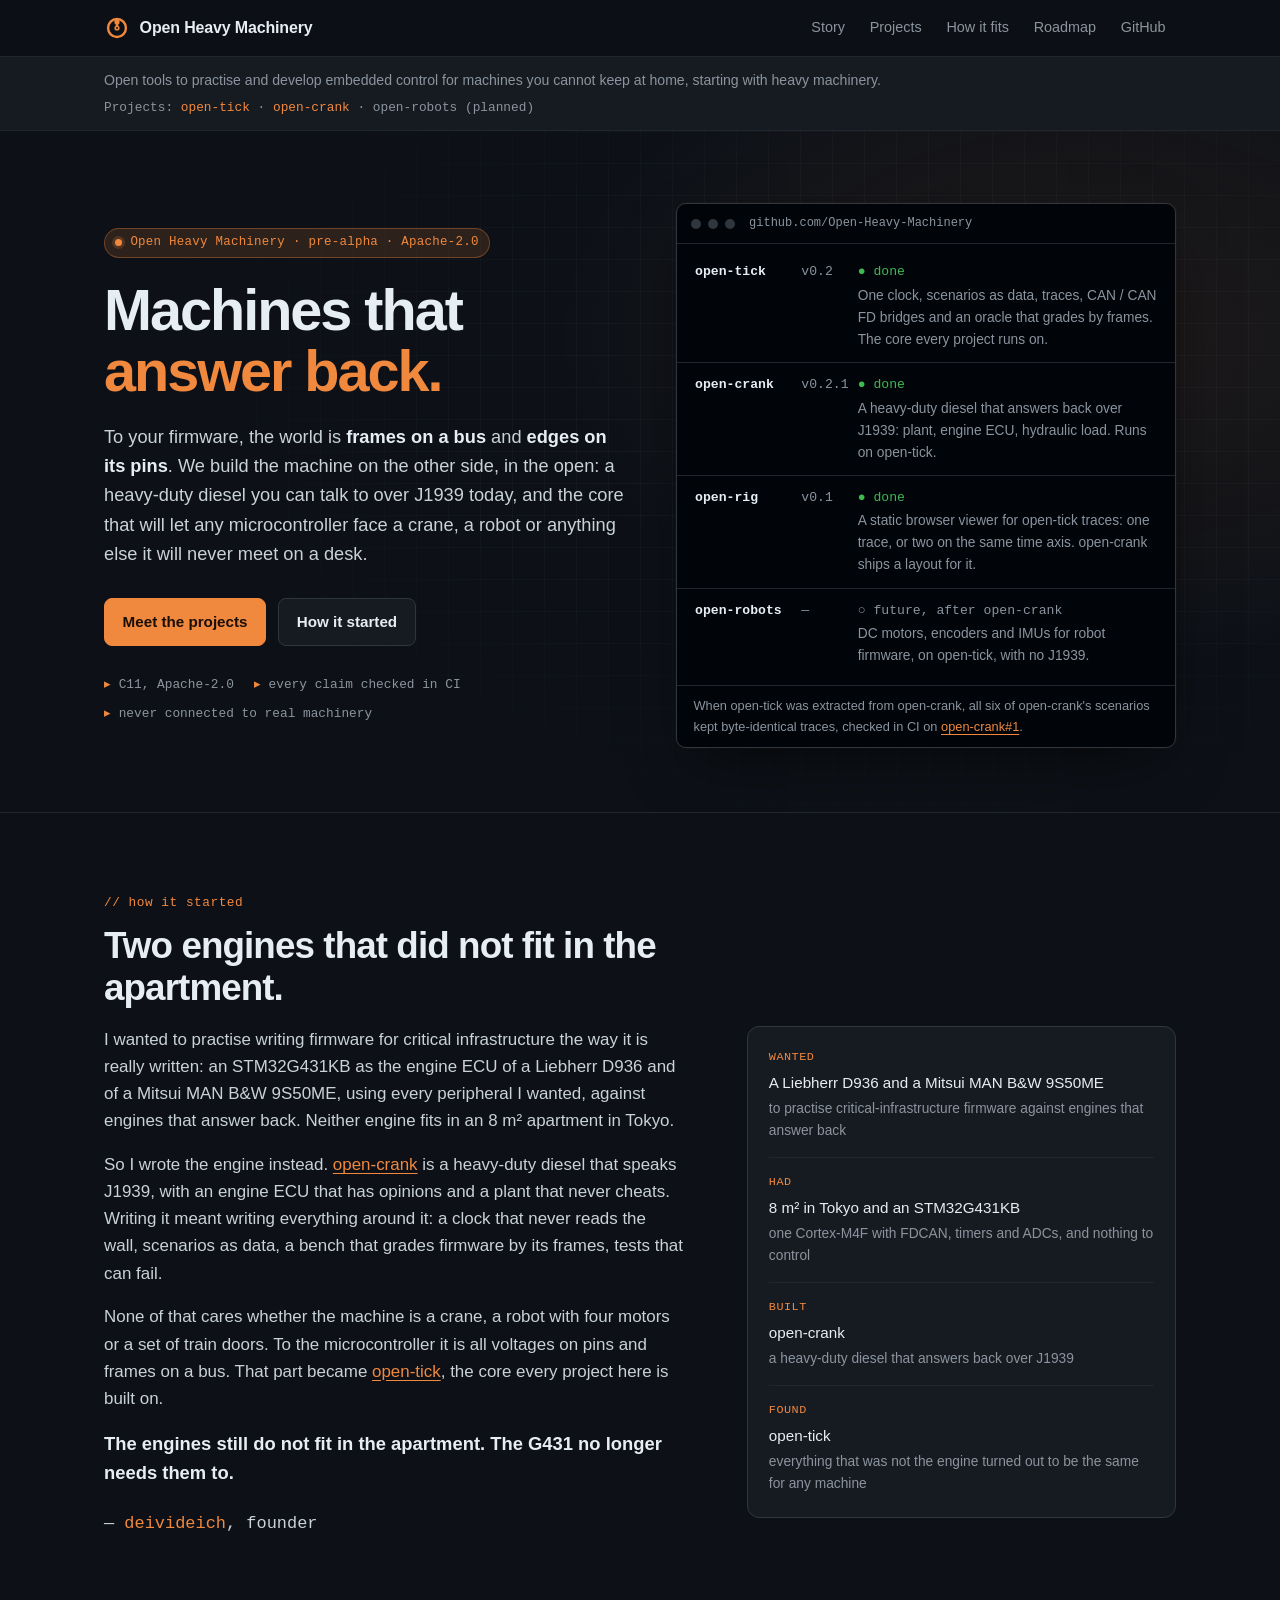
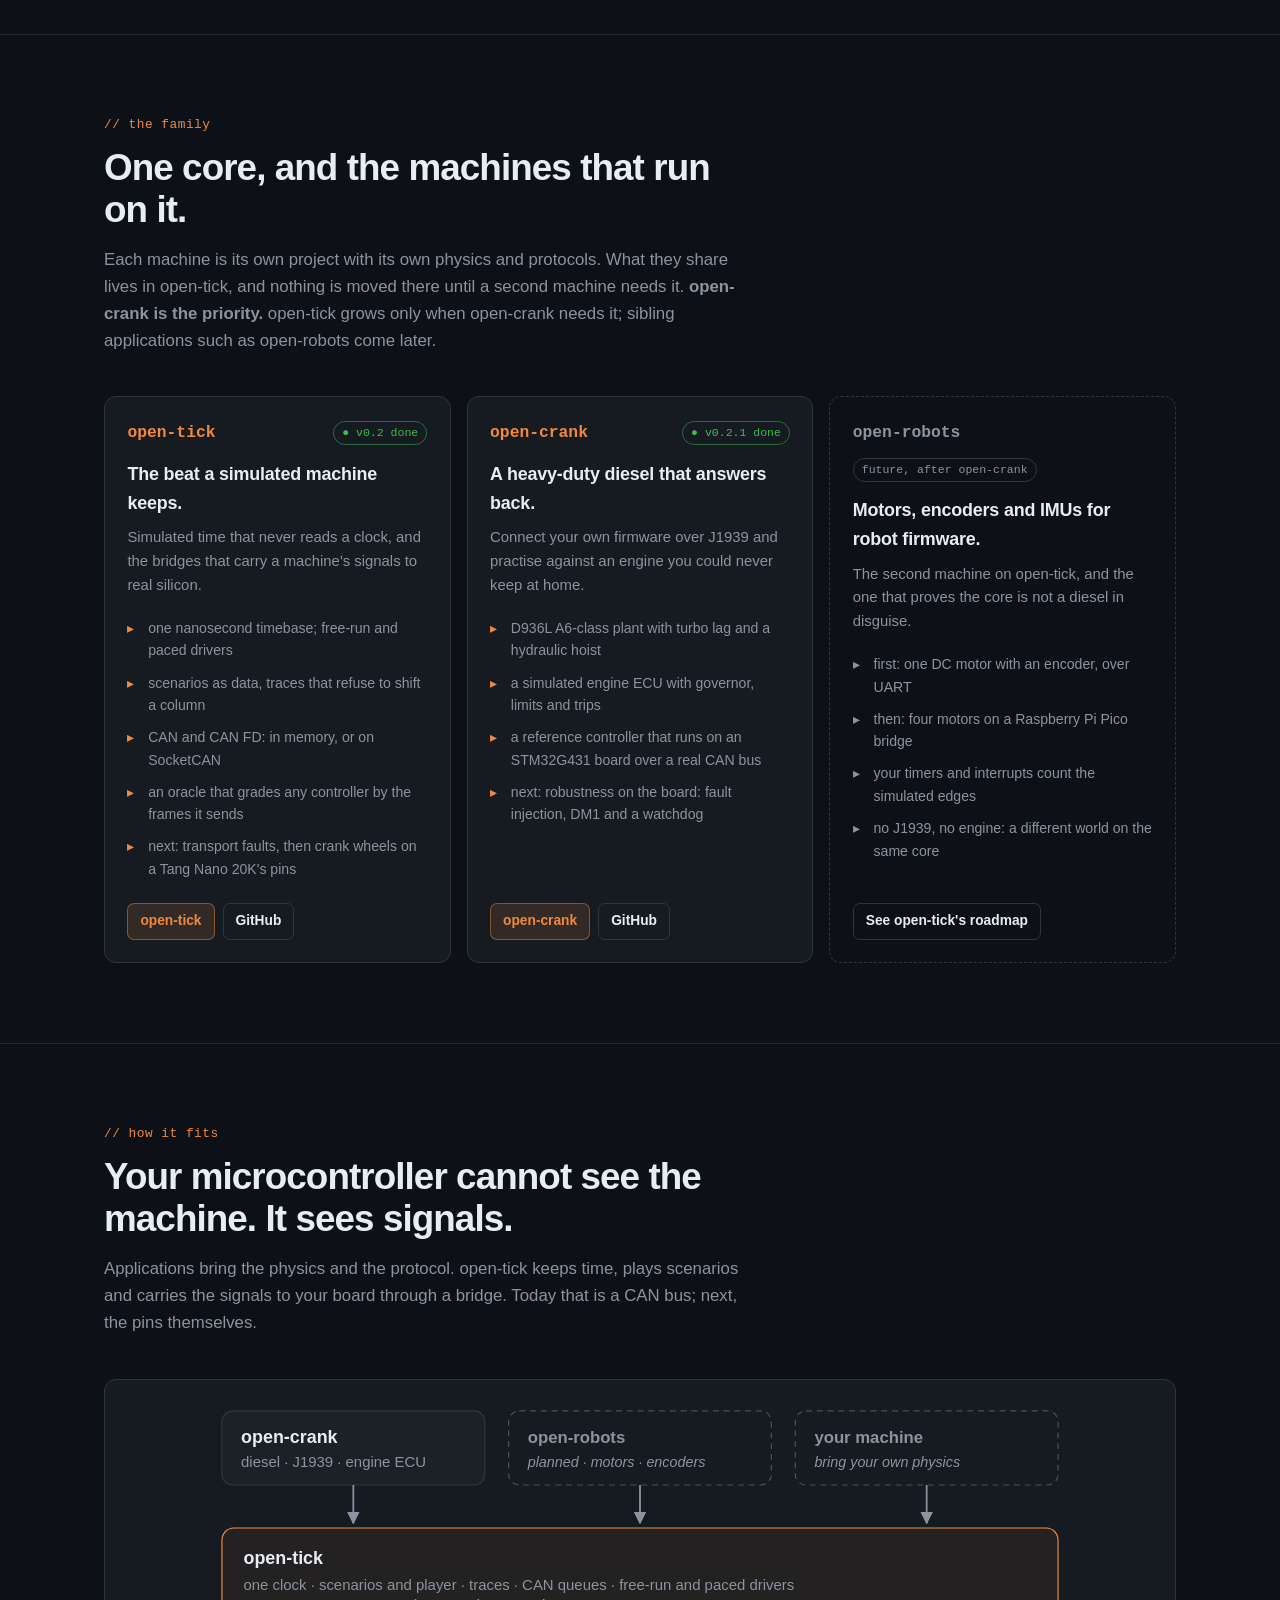
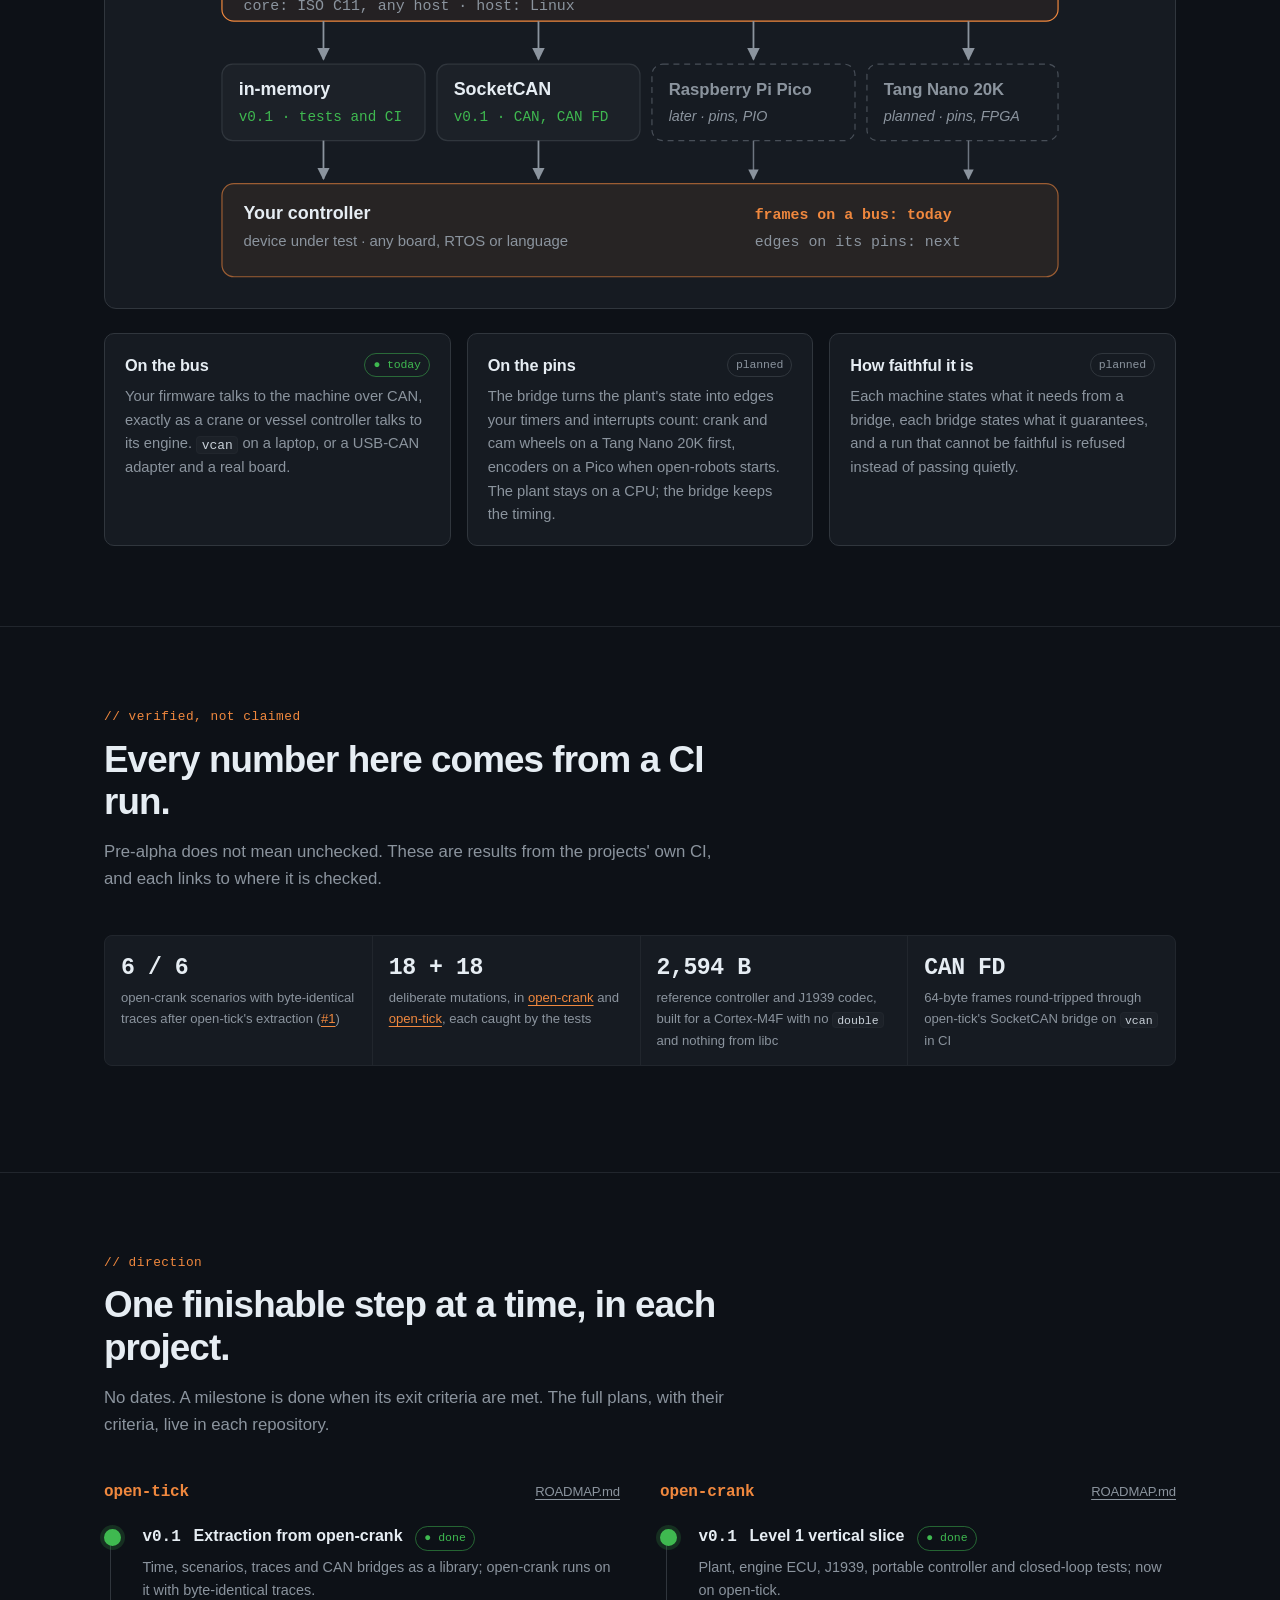
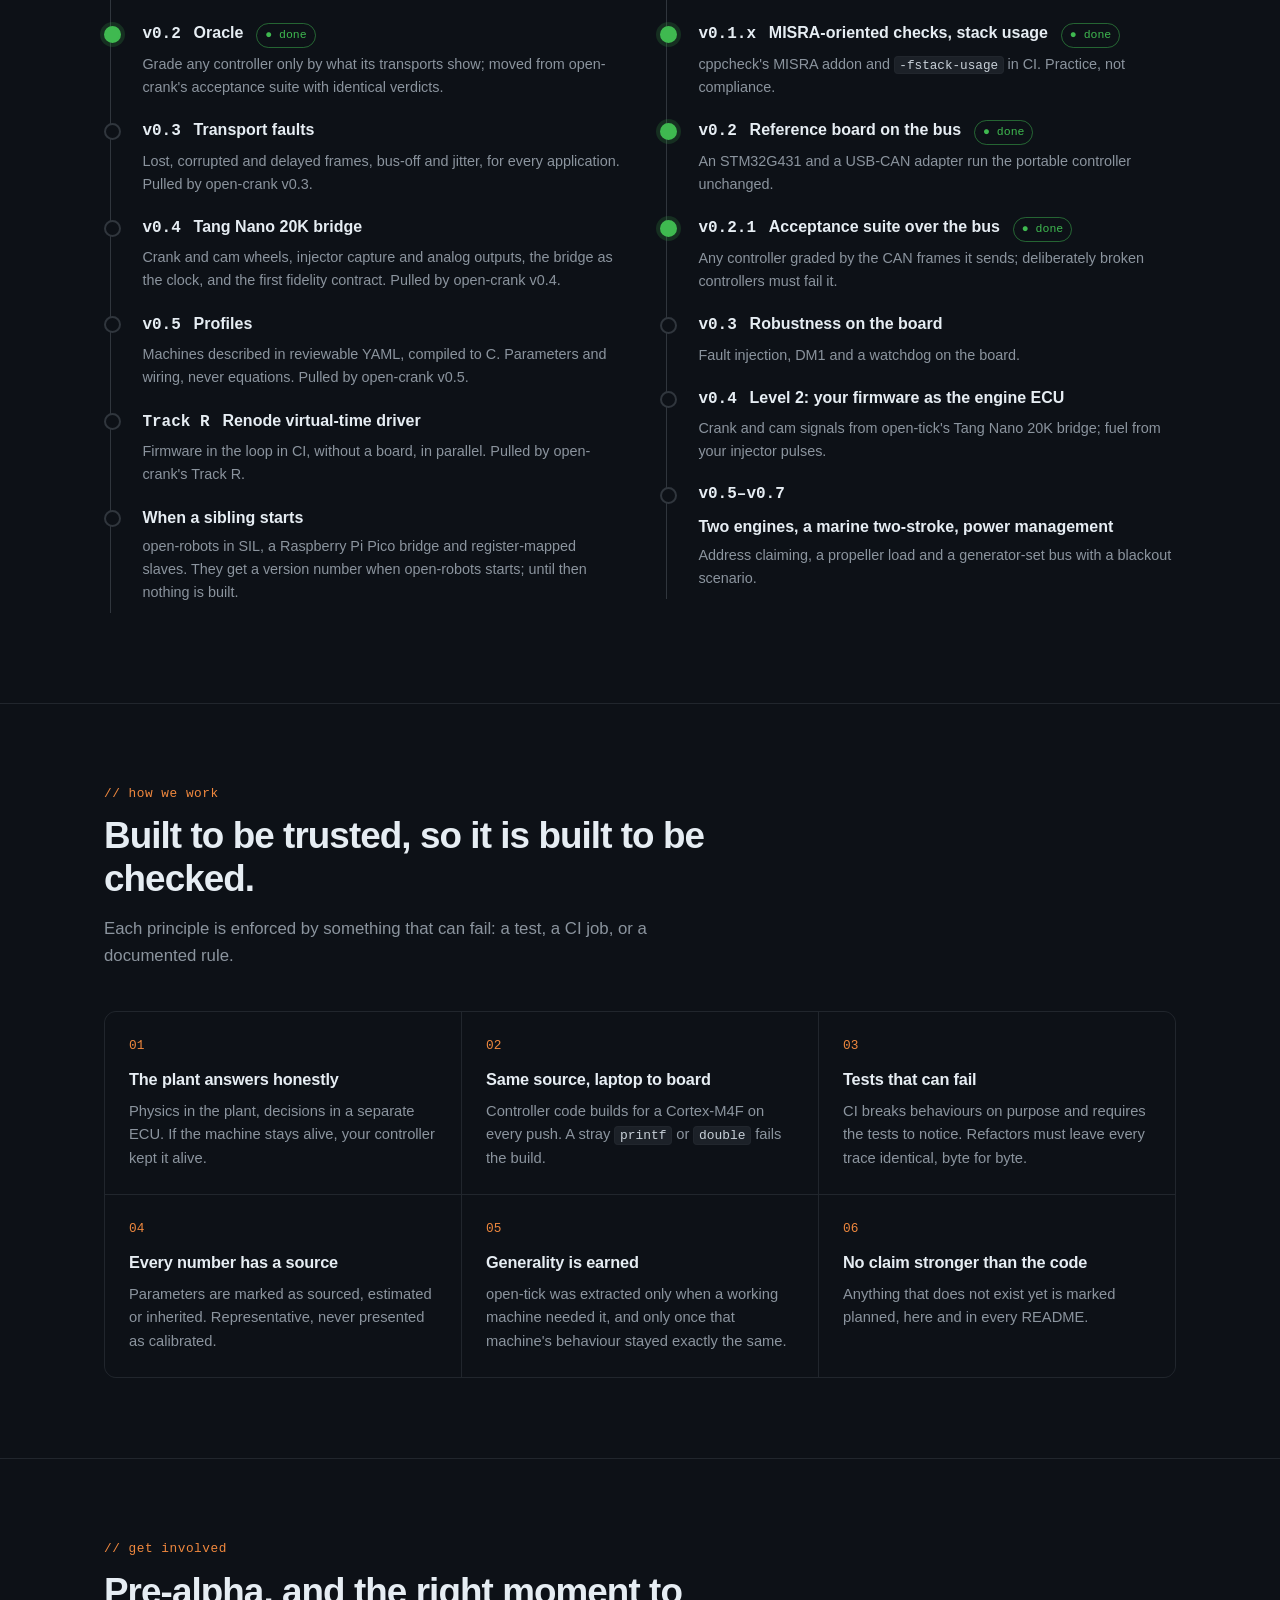
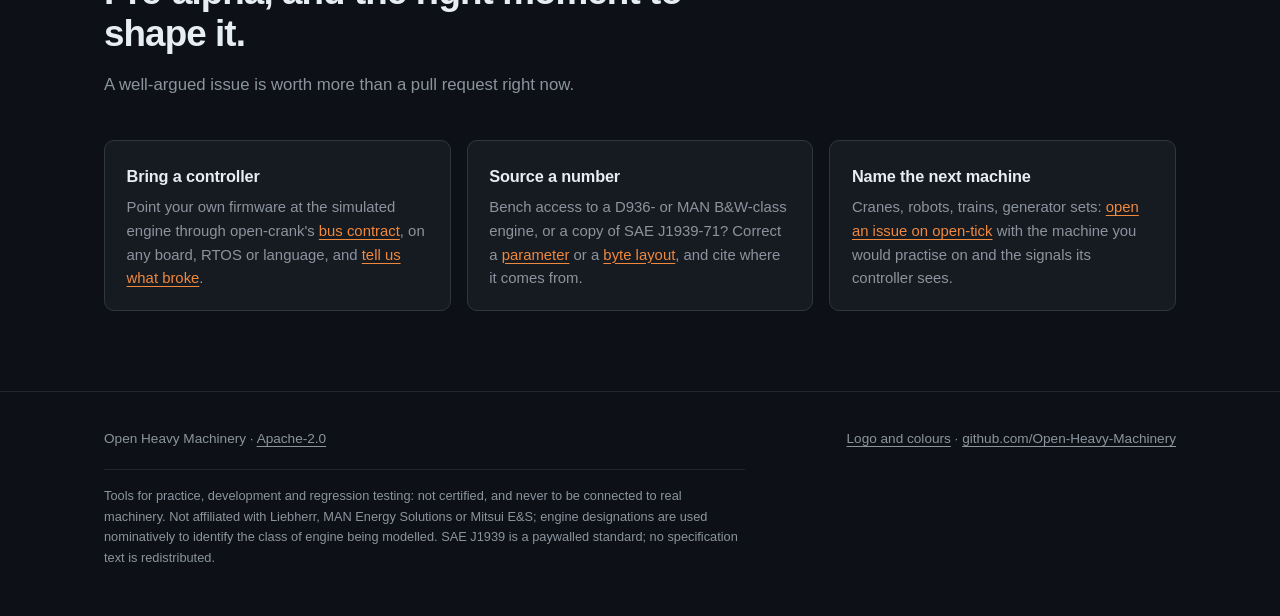
==== index.html @ 2875c2cd "open-tick v0.2 done: the oracle Home: open-tick at v0.2 in the board and the family card (with the o" ====
<!DOCTYPE html>
<html lang="en">
<head>
  <meta charset="UTF-8">
  <meta name="viewport" content="width=device-width, initial-scale=1.0">
  <meta name="color-scheme" content="dark">
  <title>Open Heavy Machinery · machines that answer back</title>
  <meta name="description" content="Open Heavy Machinery: open tools to practise and develop embedded control for machines you cannot keep at home, starting with heavy machinery. open-tick keeps time and carries signals to your microcontroller; open-crank is a heavy-duty diesel that answers back over J1939.">
  <meta name="theme-color" content="#0d1117">
  <link rel="canonical" href="https://open-heavy-machinery.github.io/">
  <link rel="icon" href="data:image/svg+xml,%3Csvg xmlns='http://www.w3.org/2000/svg' viewBox='0 0 32 32'%3E%3Crect width='32' height='32' rx='7' fill='%230d1117'/%3E%3Ccircle cx='16' cy='16' r='10' fill='none' stroke='%23f0883e' stroke-width='3'/%3E%3Ccircle cx='16' cy='9.5' r='3' fill='%23f0883e'/%3E%3Ccircle cx='16' cy='16' r='2' fill='%23f0883e'/%3E%3C/svg%3E">

  <meta property="og:type" content="website">
  <meta property="og:site_name" content="Open Heavy Machinery">
  <meta property="og:url" content="https://open-heavy-machinery.github.io/">
  <meta property="og:title" content="Open Heavy Machinery: machines that answer back">
  <meta property="og:description" content="Open tools to practise and develop embedded control for machines you cannot keep at home, starting with heavy machinery.">
  <meta property="og:image" content="https://open-heavy-machinery.github.io/og-card.png">
  <meta property="og:image:width" content="1200">
  <meta property="og:image:height" content="630">
  <meta property="og:image:alt" content="Open Heavy Machinery: open-tick and open-crank, machines that answer back">
  <meta name="twitter:card" content="summary_large_image">

  <link rel="stylesheet" href="assets/site.css">
</head>
<body>
  <a class="skip-link" href="#main">Skip to content</a>

  <header class="topbar">
    <div class="wrap">
      <a class="brand" href="./" aria-label="Open Heavy Machinery, home">
        <svg width="26" height="26" viewBox="0 0 32 32" aria-hidden="true">
          <circle cx="16" cy="16" r="11" fill="none" stroke="#f0883e" stroke-width="3"/>
          <line x1="16" y1="16" x2="16" y2="8.5" stroke="#f0883e" stroke-width="3" stroke-linecap="round"/>
          <circle cx="16" cy="8.5" r="3.2" fill="#f0883e"/>
          <circle cx="16" cy="16" r="2.2" fill="#0d1117" stroke="#f0883e" stroke-width="2"/>
        </svg>
        Open Heavy Machinery
      </a>
      <nav class="topnav" aria-label="Primary">
        <a href="#story">Story</a>
        <a href="#projects">Projects</a>
        <a href="#fit">How it fits</a>
        <a href="#roadmap">Roadmap</a>
        <a class="gh" href="https://github.com/Open-Heavy-Machinery">GitHub</a>
      </nav>
    </div>
  </header>

  <main id="main">
    <div class="org">
      <div class="wrap">
        <p>Open tools to practise and develop embedded control for machines you cannot keep at home, starting with heavy machinery.</p>
        <p class="projects">Projects: <a href="open-tick/">open-tick</a> · <a href="open-crank/">open-crank</a> · <span class="soon">open-robots (planned)</span></p>
      </div>
    </div>

    <div class="hero" id="top">
      <div class="wrap">
        <div>
          <div class="eyebrow"><span class="dot" aria-hidden="true"></span>Open Heavy Machinery<span class="long"> · pre-alpha · Apache-2.0</span></div>
          <h1>Machines that <em>answer back.</em></h1>
          <p class="lede">
            To your firmware, the world is <strong>frames on a bus</strong> and <strong>edges on its pins</strong>. We build the machine on the other side, in the open: a heavy-duty diesel you can talk to over J1939 today, and the core that will let any microcontroller face a crane, a robot or anything else it will never meet on a desk.
          </p>
          <div class="cta">
            <a class="btn primary" href="#projects">Meet the projects</a>
            <a class="btn" href="#story">How it started</a>
          </div>
          <ul class="facts" aria-label="Key facts">
            <li>C11, Apache-2.0</li>
            <li>every claim checked in CI</li>
            <li>never connected to real machinery</li>
          </ul>
        </div>

        <figure class="term" aria-labelledby="board-caption">
          <div class="term-bar" aria-hidden="true"><i></i><i></i><i></i><span>github.com/Open-Heavy-Machinery</span></div>
          <ul class="board">
            <li><a class="name" href="open-tick/">open-tick</a><span class="ver">v0.2</span><span class="state">● done</span><span class="what">One clock, scenarios as data, traces, CAN / CAN FD bridges and an oracle that grades by frames. The core every project runs on.</span></li>
            <li><a class="name" href="open-crank/">open-crank</a><span class="ver">v0.2.1</span><span class="state">● done</span><span class="what">A heavy-duty diesel that answers back over J1939: plant, engine ECU, hydraulic load. Runs on open-tick.</span></li>
            <li><a class="name" href="https://github.com/Open-Heavy-Machinery/open-rig">open-rig</a><span class="ver">v0.1</span><span class="state">● done</span><span class="what">A static browser viewer for open-tick traces: one trace, or two on the same time axis. open-crank ships a layout for it.</span></li>
            <li><span class="name">open-robots</span><span class="ver">—</span><span class="state planned">○ future, after open-crank</span><span class="what">DC motors, encoders and IMUs for robot firmware, on open-tick, with no J1939.</span></li>
          </ul>
          <figcaption class="term-foot" id="board-caption">When open-tick was extracted from open-crank, all six of open-crank's scenarios kept byte-identical traces, checked in CI on <a href="https://github.com/Open-Heavy-Machinery/open-crank/pull/1">open-crank#1</a>.</figcaption>
        </figure>
      </div>
    </div>

    <section id="story" aria-labelledby="story-h">
      <div class="wrap">
        <div class="kicker">// how it started</div>
        <h2 id="story-h">Two engines that did not fit in the apartment.</h2>
        <div class="story">
          <div class="text">
            <p>I wanted to practise writing firmware for critical infrastructure the way it is really written: an STM32G431KB as the engine ECU of a Liebherr D936 and of a Mitsui MAN B&amp;W 9S50ME, using every peripheral I wanted, against engines that answer back. Neither engine fits in an 8&nbsp;m² apartment in Tokyo.</p>
            <p>So I wrote the engine instead. <a href="open-crank/">open-crank</a> is a heavy-duty diesel that speaks J1939, with an engine ECU that has opinions and a plant that never cheats. Writing it meant writing everything around it: a clock that never reads the wall, scenarios as data, a bench that grades firmware by its frames, tests that can fail.</p>
            <p>None of that cares whether the machine is a crane, a robot with four motors or a set of train doors. To the microcontroller it is all voltages on pins and frames on a bus. That part became <a href="open-tick/">open-tick</a>, the core every project here is built on.</p>
            <p class="punch">The engines still do not fit in the apartment. The G431 no longer needs them to.</p>
            <p class="sig">— <a href="https://github.com/deivideich">deivideich</a>, founder</p>
          </div>
          <dl class="ledger">
            <div><dt>Wanted</dt><dd>A Liebherr D936 and a Mitsui MAN B&amp;W 9S50ME<small>to practise critical-infrastructure firmware against engines that answer back</small></dd></div>
            <div><dt>Had</dt><dd>8 m² in Tokyo and an STM32G431KB<small>one Cortex-M4F with FDCAN, timers and ADCs, and nothing to control</small></dd></div>
            <div><dt>Built</dt><dd>open-crank<small>a heavy-duty diesel that answers back over J1939</small></dd></div>
            <div><dt>Found</dt><dd>open-tick<small>everything that was not the engine turned out to be the same for any machine</small></dd></div>
          </dl>
        </div>
      </div>
    </section>

    <section id="projects" aria-labelledby="projects-h">
      <div class="wrap">
        <div class="kicker">// the family</div>
        <h2 id="projects-h">One core, and the machines that run on it.</h2>
        <p class="intro">Each machine is its own project with its own physics and protocols. What they share lives in open-tick, and nothing is moved there until a second machine needs it. <strong>open-crank is the priority.</strong> open-tick grows only when open-crank needs it; sibling applications such as open-robots come later.</p>
        <div class="family">
          <article class="project">
            <div class="top"><span class="pname">open-tick</span><span class="chip now">v0.2 done</span></div>
            <h3>The beat a simulated machine keeps.</h3>
            <p>Simulated time that never reads a clock, and the bridges that carry a machine's signals to real silicon.</p>
            <ul>
              <li>one nanosecond timebase; free-run and paced drivers</li>
              <li>scenarios as data, traces that refuse to shift a column</li>
              <li>CAN and CAN FD: in memory, or on SocketCAN</li>
              <li>an oracle that grades any controller by the frames it sends</li>
              <li>next: transport faults, then crank wheels on a Tang Nano 20K's pins</li>
            </ul>
            <div class="links"><a class="main" href="open-tick/">open-tick</a><a href="https://github.com/Open-Heavy-Machinery/open-tick">GitHub</a></div>
          </article>
          <article class="project">
            <div class="top"><span class="pname">open-crank</span><span class="chip now">v0.2.1 done</span></div>
            <h3>A heavy-duty diesel that answers back.</h3>
            <p>Connect your own firmware over J1939 and practise against an engine you could never keep at home.</p>
            <ul>
              <li>D936L A6-class plant with turbo lag and a hydraulic hoist</li>
              <li>a simulated engine ECU with governor, limits and trips</li>
              <li>a reference controller that runs on an STM32G431 board over a real CAN bus</li>
              <li>next: robustness on the board: fault injection, DM1 and a watchdog</li>
            </ul>
            <div class="links"><a class="main" href="open-crank/">open-crank</a><a href="https://github.com/Open-Heavy-Machinery/open-crank">GitHub</a></div>
          </article>
          <article class="project planned">
            <div class="top" style="flex-wrap: wrap"><span class="pname">open-robots</span><span class="chip">future, after open-crank</span></div>
            <h3>Motors, encoders and IMUs for robot firmware.</h3>
            <p>The second machine on open-tick, and the one that proves the core is not a diesel in disguise.</p>
            <ul>
              <li>first: one DC motor with an encoder, over UART</li>
              <li>then: four motors on a Raspberry Pi Pico bridge</li>
              <li>your timers and interrupts count the simulated edges</li>
              <li>no J1939, no engine: a different world on the same core</li>
            </ul>
            <div class="links"><a href="https://github.com/Open-Heavy-Machinery/open-tick/blob/main/ROADMAP.md">See open-tick's roadmap</a></div>
          </article>
        </div>
      </div>
    </section>

    <section id="fit" aria-labelledby="fit-h">
      <div class="wrap">
        <div class="kicker">// how it fits</div>
        <h2 id="fit-h">Your microcontroller cannot see the machine. It sees signals.</h2>
        <p class="intro">Applications bring the physics and the protocol. open-tick keeps time, plays scenarios and carries the signals to your board through a bridge. Today that is a CAN bus; next, the pins themselves.</p>
        <div class="arch stacked">
          <p class="scroll-hint">Swipe the diagram sideways to see all of it.</p>
          <figure class="diagram">
            <svg viewBox="0 0 720 410" role="img" aria-labelledby="fit-title fit-desc">
              <title id="fit-title">How the projects fit together</title>
              <desc id="fit-desc">At the top, applications: open-crank, open-robots (planned) and your own. They run on open-tick, which provides the clock, scenarios, traces and drivers. open-tick reaches the device under test through bridges: in-memory and SocketCAN today; a Tang Nano 20K, which works on pins, is planned, and a Raspberry Pi Pico comes later. At the bottom, your microcontroller.</desc>
              <defs>
                <marker id="fa" viewBox="0 0 10 10" refX="9" refY="5" markerWidth="7" markerHeight="7" orient="auto-start-reverse"><path d="M0,0 L10,5 L0,10 z" fill="#8b949e"/></marker>
              </defs>
              <!-- applications -->
              <rect class="box" x="10" y="10" width="220" height="62" rx="9"/>
              <text class="t" x="26" y="37">open-crank</text>
              <text class="s" x="26" y="57">diesel · J1939 · engine ECU</text>
              <rect class="box-plan" x="250" y="10" width="220" height="62" rx="9"/>
              <text class="t-muted" x="266" y="37">open-robots</text>
              <text class="plan" x="266" y="57">planned · motors · encoders</text>
              <rect class="box-plan" x="490" y="10" width="220" height="62" rx="9"/>
              <text class="t-muted" x="506" y="37">your machine</text>
              <text class="plan" x="506" y="57">bring your own physics</text>
              <line class="arrow" x1="120" y1="72" x2="120" y2="104" marker-end="url(#fa)"/>
              <line class="arrow" x1="360" y1="72" x2="360" y2="104" marker-end="url(#fa)"/>
              <line class="arrow" x1="600" y1="72" x2="600" y2="104" marker-end="url(#fa)"/>
              <!-- open-tick -->
              <rect class="box-core" x="10" y="108" width="700" height="78" rx="10"/>
              <text class="t" x="28" y="138">open-tick</text>
              <text class="s" x="28" y="160">one clock · scenarios and player · traces · CAN queues · free-run and paced drivers</text>
              <text class="m" x="28" y="177">core: ISO C11, any host · host: Linux</text>
              <line class="arrow" x1="95" y1="186" x2="95" y2="218" marker-end="url(#fa)"/>
              <line class="arrow" x1="275" y1="186" x2="275" y2="218" marker-end="url(#fa)"/>
              <line class="arrow" x1="455" y1="186" x2="455" y2="218" marker-end="url(#fa)"/>
              <line class="arrow" x1="635" y1="186" x2="635" y2="218" marker-end="url(#fa)"/>
              <!-- bridges -->
              <rect class="box" x="10" y="222" width="170" height="64" rx="9"/>
              <text class="t" x="24" y="248">in-memory</text>
              <text class="ok" x="24" y="270">v0.1 · tests and CI</text>
              <rect class="box" x="190" y="222" width="170" height="64" rx="9"/>
              <text class="t" x="204" y="248">SocketCAN</text>
              <text class="ok" x="204" y="270">v0.1 · CAN, CAN FD</text>
              <rect class="box-plan" x="370" y="222" width="170" height="64" rx="9"/>
              <text class="t-muted" x="384" y="248">Raspberry Pi Pico</text>
              <text class="plan" x="384" y="270">later · pins, PIO</text>
              <rect class="box-plan" x="550" y="222" width="160" height="64" rx="9"/>
              <text class="t-muted" x="564" y="248">Tang Nano 20K</text>
              <text class="plan" x="564" y="270">planned · pins, FPGA</text>
              <line class="arrow" x1="95" y1="286" x2="95" y2="318" marker-end="url(#fa)"/>
              <line class="arrow" x1="275" y1="286" x2="275" y2="318" marker-end="url(#fa)"/>
              <line class="arrow-int" x1="455" y1="286" x2="455" y2="318" marker-end="url(#fa)"/>
              <line class="arrow-int" x1="635" y1="286" x2="635" y2="318" marker-end="url(#fa)"/>
              <!-- device under test -->
              <rect class="box-dut" x="10" y="322" width="700" height="78" rx="10"/>
              <text class="t" x="28" y="352">Your controller</text>
              <text class="s" x="28" y="374">device under test · any board, RTOS or language</text>
              <text class="mh" x="456" y="352">frames on a bus: today</text>
              <text class="m" x="456" y="374">edges on its pins: next</text>
            </svg>
          </figure>
          <div class="levels row">
            <div class="level">
              <h3>On the bus <span class="chip now">today</span></h3>
              <p>Your firmware talks to the machine over CAN, exactly as a crane or vessel controller talks to its engine. <code>vcan</code> on a laptop, or a USB-CAN adapter and a real board.</p>
            </div>
            <div class="level">
              <h3>On the pins <span class="chip">planned</span></h3>
              <p>The bridge turns the plant's state into edges your timers and interrupts count: crank and cam wheels on a Tang Nano 20K first, encoders on a Pico when open-robots starts. The plant stays on a CPU; the bridge keeps the timing.</p>
            </div>
            <div class="level">
              <h3>How faithful it is <span class="chip">planned</span></h3>
              <p>Each machine states what it needs from a bridge, each bridge states what it guarantees, and a run that cannot be faithful is refused instead of passing quietly.</p>
            </div>
          </div>
        </div>
      </div>
    </section>

    <section aria-labelledby="proof-h">
      <div class="wrap">
        <div class="kicker">// verified, not claimed</div>
        <h2 id="proof-h">Every number here comes from a CI run.</h2>
        <p class="intro">Pre-alpha does not mean unchecked. These are results from the projects' own CI, and each links to where it is checked.</p>
        <div class="stats">
          <div class="stat"><div class="value">6 / 6</div><div class="label">open-crank scenarios with byte-identical traces after open-tick's extraction (<a href="https://github.com/Open-Heavy-Machinery/open-crank/pull/1">#1</a>)</div></div>
          <div class="stat"><div class="value">18 + 18</div><div class="label">deliberate mutations, in <a href="https://github.com/Open-Heavy-Machinery/open-crank/blob/main/tools/mutation_check.sh">open-crank</a> and <a href="https://github.com/Open-Heavy-Machinery/open-tick/blob/main/tools/mutation_check.sh">open-tick</a>, each caught by the tests</div></div>
          <div class="stat"><div class="value">2,594 B</div><div class="label">reference controller and J1939 codec, built for a Cortex-M4F with no <code>double</code> and nothing from libc</div></div>
          <div class="stat"><div class="value">CAN FD</div><div class="label">64-byte frames round-tripped through open-tick's SocketCAN bridge on <code>vcan</code> in CI</div></div>
        </div>
      </div>
    </section>

    <section id="roadmap" aria-labelledby="roadmap-h">
      <div class="wrap">
        <div class="kicker">// direction</div>
        <h2 id="roadmap-h">One finishable step at a time, in each project.</h2>
        <p class="intro">No dates. A milestone is done when its exit criteria are met. The full plans, with their criteria, live in each repository.</p>
        <div class="lanes">
          <div class="lane">
            <h3>open-tick <a href="https://github.com/Open-Heavy-Machinery/open-tick/blob/main/ROADMAP.md">ROADMAP.md</a></h3>
            <ol class="timeline compact">
              <li class="done"><div class="tl-head"><span class="tl-ver">v0.1</span><span class="tl-title">Extraction from open-crank</span><span class="chip now">done</span></div><p>Time, scenarios, traces and CAN bridges as a library; open-crank runs on it with byte-identical traces.</p></li>
              <li class="done"><div class="tl-head"><span class="tl-ver">v0.2</span><span class="tl-title">Oracle</span><span class="chip now">done</span></div><p>Grade any controller only by what its transports show; moved from open-crank's acceptance suite with identical verdicts.</p></li>
              <li><div class="tl-head"><span class="tl-ver">v0.3</span><span class="tl-title">Transport faults</span></div><p>Lost, corrupted and delayed frames, bus-off and jitter, for every application. Pulled by open-crank v0.3.</p></li>
              <li><div class="tl-head"><span class="tl-ver">v0.4</span><span class="tl-title">Tang Nano 20K bridge</span></div><p>Crank and cam wheels, injector capture and analog outputs, the bridge as the clock, and the first fidelity contract. Pulled by open-crank v0.4.</p></li>
              <li><div class="tl-head"><span class="tl-ver">v0.5</span><span class="tl-title">Profiles</span></div><p>Machines described in reviewable YAML, compiled to C. Parameters and wiring, never equations. Pulled by open-crank v0.5.</p></li>
              <li><div class="tl-head"><span class="tl-ver">Track R</span><span class="tl-title">Renode virtual-time driver</span></div><p>Firmware in the loop in CI, without a board, in parallel. Pulled by open-crank's Track R.</p></li>
              <li><div class="tl-head"><span class="tl-title">When a sibling starts</span></div><p>open-robots in SIL, a Raspberry Pi Pico bridge and register-mapped slaves. They get a version number when open-robots starts; until then nothing is built.</p></li>
            </ol>
          </div>
          <div class="lane">
            <h3>open-crank <a href="https://github.com/Open-Heavy-Machinery/open-crank/blob/main/ROADMAP.md">ROADMAP.md</a></h3>
            <ol class="timeline compact">
              <li class="done"><div class="tl-head"><span class="tl-ver">v0.1</span><span class="tl-title">Level 1 vertical slice</span><span class="chip now">done</span></div><p>Plant, engine ECU, J1939, portable controller and closed-loop tests; now on open-tick.</p></li>
              <li class="done"><div class="tl-head"><span class="tl-ver">v0.1.x</span><span class="tl-title">MISRA-oriented checks, stack usage</span><span class="chip now">done</span></div><p>cppcheck's MISRA addon and <code>-fstack-usage</code> in CI. Practice, not compliance.</p></li>
              <li class="done"><div class="tl-head"><span class="tl-ver">v0.2</span><span class="tl-title">Reference board on the bus</span><span class="chip now">done</span></div><p>An STM32G431 and a USB-CAN adapter run the portable controller unchanged.</p></li>
              <li class="done"><div class="tl-head"><span class="tl-ver">v0.2.1</span><span class="tl-title">Acceptance suite over the bus</span><span class="chip now">done</span></div><p>Any controller graded by the CAN frames it sends; deliberately broken controllers must fail it.</p></li>
              <li><div class="tl-head"><span class="tl-ver">v0.3</span><span class="tl-title">Robustness on the board</span></div><p>Fault injection, DM1 and a watchdog on the board.</p></li>
              <li><div class="tl-head"><span class="tl-ver">v0.4</span><span class="tl-title">Level 2: your firmware as the engine ECU</span></div><p>Crank and cam signals from open-tick's Tang Nano 20K bridge; fuel from your injector pulses.</p></li>
              <li><div class="tl-head"><span class="tl-ver">v0.5–v0.7</span><span class="tl-title">Two engines, a marine two-stroke, power management</span></div><p>Address claiming, a propeller load and a generator-set bus with a blackout scenario.</p></li>
            </ol>
          </div>
        </div>
      </div>
    </section>

    <section aria-labelledby="principles-h">
      <div class="wrap">
        <div class="kicker">// how we work</div>
        <h2 id="principles-h">Built to be trusted, so it is built to be checked.</h2>
        <p class="intro">Each principle is enforced by something that can fail: a test, a CI job, or a documented rule.</p>
        <div class="principles">
          <div class="principle"><div class="n">01</div><h3>The plant answers honestly</h3><p>Physics in the plant, decisions in a separate ECU. If the machine stays alive, your controller kept it alive.</p></div>
          <div class="principle"><div class="n">02</div><h3>Same source, laptop to board</h3><p>Controller code builds for a Cortex-M4F on every push. A stray <code>printf</code> or <code>double</code> fails the build.</p></div>
          <div class="principle"><div class="n">03</div><h3>Tests that can fail</h3><p>CI breaks behaviours on purpose and requires the tests to notice. Refactors must leave every trace identical, byte for byte.</p></div>
          <div class="principle"><div class="n">04</div><h3>Every number has a source</h3><p>Parameters are marked as sourced, estimated or inherited. Representative, never presented as calibrated.</p></div>
          <div class="principle"><div class="n">05</div><h3>Generality is earned</h3><p>open-tick was extracted only when a working machine needed it, and only once that machine's behaviour stayed exactly the same.</p></div>
          <div class="principle"><div class="n">06</div><h3>No claim stronger than the code</h3><p>Anything that does not exist yet is marked planned, here and in every README.</p></div>
        </div>
      </div>
    </section>

    <section aria-labelledby="help-h">
      <div class="wrap">
        <div class="kicker">// get involved</div>
        <h2 id="help-h">Pre-alpha, and the right moment to shape it.</h2>
        <p class="intro">A well-argued issue is worth more than a pull request right now.</p>
        <div class="contribute">
          <div class="card"><h3>Bring a controller</h3><p>Point your own firmware at the simulated engine through open-crank's <a href="https://github.com/Open-Heavy-Machinery/open-crank/blob/main/docs/bus-interface.md">bus contract</a>, on any board, RTOS or language, and <a href="https://github.com/Open-Heavy-Machinery/open-crank/issues">tell us what broke</a>.</p></div>
          <div class="card"><h3>Source a number</h3><p>Bench access to a D936- or MAN B&amp;W-class engine, or a copy of SAE J1939-71? Correct a <a href="https://github.com/Open-Heavy-Machinery/open-crank/blob/main/docs/parameters.md">parameter</a> or a <a href="https://github.com/Open-Heavy-Machinery/open-crank/blob/main/docs/bus-interface.md">byte layout</a>, and cite where it comes from.</p></div>
          <div class="card"><h3>Name the next machine</h3><p>Cranes, robots, trains, generator sets: <a href="https://github.com/Open-Heavy-Machinery/open-tick/issues">open an issue on open-tick</a> with the machine you would practise on and the signals its controller sees.</p></div>
        </div>
      </div>
    </section>
  </main>

  <footer>
    <div class="wrap">
      <span>Open Heavy Machinery · <a href="https://github.com/Open-Heavy-Machinery/open-heavy-machinery.github.io/blob/main/LICENSE">Apache-2.0</a></span>
      <span><a href="assets/logo/">Logo and colours</a> · <a href="https://github.com/Open-Heavy-Machinery">github.com/Open-Heavy-Machinery</a></span>
      <p class="disclaimer">Tools for practice, development and regression testing: not certified, and never to be connected to real machinery. Not affiliated with Liebherr, MAN Energy Solutions or Mitsui E&amp;S; engine designations are used nominatively to identify the class of engine being modelled. SAE J1939 is a paywalled standard; no specification text is redistributed.</p>
    </div>
  </footer>
</body>
</html>
---- assets/site.css ----
/* SPDX-License-Identifier: Apache-2.0 */
/* Open Heavy Machinery: shared styles for every page of the site.
   Palette and type are defined once in :root; pages only add markup. */

:root {
  --bg: #0d1117;
  --surface: #161b22;
  --surface-2: #1c2128;
  --border: #30363d;
  --hairline: #21262d;
  --text: #e6edf3;
  --muted: #8b949e;
  --accent: #f0883e;
  --accent-dim: rgba(240, 136, 62, 0.14);
  --code-bg: #010409;
  --ok: #3fb950;
  --data-speed: #e06c24;
  --data-load: #3987e5;
  --mono: ui-monospace, SFMono-Regular, "SF Mono", Menlo, Consolas, "Liberation Mono", monospace;
  --sans: -apple-system, BlinkMacSystemFont, "Segoe UI", "Noto Sans", Helvetica, Arial, sans-serif;
  --wide: 1120px;
  --prose: 68ch;
}

* { box-sizing: border-box; margin: 0; padding: 0; }

html { scroll-behavior: smooth; }
@media (prefers-reduced-motion: reduce) { html { scroll-behavior: auto; } }

body {
  background: var(--bg);
  color: var(--text);
  font-family: var(--sans);
  line-height: 1.6;
  -webkit-font-smoothing: antialiased;
}

a { color: var(--accent); text-underline-offset: 3px; }
a:hover { color: #ffa657; }
:focus-visible { outline: 2px solid var(--accent); outline-offset: 2px; border-radius: 4px; }

.skip-link {
  position: absolute; left: -9999px; top: 0; z-index: 20;
  background: var(--accent); color: var(--bg);
  padding: 0.5rem 1rem; font-family: var(--mono); font-size: 0.85rem;
}
.skip-link:focus { left: 1rem; top: 1rem; }

.wrap { max-width: var(--wide); margin: 0 auto; padding: 0 1.5rem; }
.hero .wrap > *, .why > *, .arch > *, .start > * { min-width: 0; }
@media (max-width: 480px) { .wrap { padding: 0 1rem; } .eyebrow .long { display: none; } }

/* ---------- top bar ---------- */
.topbar {
  position: sticky; top: 0; z-index: 10;
  background: rgba(13, 17, 23, 0.86);
  backdrop-filter: blur(8px);
  border-bottom: 1px solid var(--hairline);
}
.topbar .wrap { display: flex; align-items: center; justify-content: space-between; gap: 1rem; height: 56px; }
.brand { display: flex; align-items: center; gap: 0.6rem; color: var(--text); text-decoration: none; font-weight: 600; letter-spacing: -0.01em; }
.brand:hover { color: var(--text); }
.brand svg { flex: none; }
.topnav { display: flex; gap: 0.25rem; }
.topnav a {
  color: var(--muted); text-decoration: none; font-size: 0.9rem;
  padding: 0.35rem 0.65rem; border-radius: 6px;
}
.topnav a:hover { color: var(--text); background: var(--surface); }
@media (max-width: 720px) { .topnav a:not(.gh) { display: none; } }

/* ---------- organisation band ---------- */
.org { background: var(--surface); border-bottom: 1px solid var(--hairline); }
.org .wrap { display: flex; flex-wrap: wrap; align-items: baseline; justify-content: space-between; gap: 0.4rem 1.25rem; padding-top: 0.75rem; padding-bottom: 0.75rem; }
.org p { font-size: 0.88rem; color: var(--muted); }
.org .projects { font-family: var(--mono); font-size: 0.8rem; white-space: nowrap; }
.org .projects a { text-decoration: none; }

/* ---------- hero ---------- */
.hero {
  position: relative;
  padding: 4.5rem 0 4rem;
  border-bottom: 1px solid var(--hairline);
  background:
    radial-gradient(ellipse 60% 70% at 85% 30%, rgba(240, 136, 62, 0.08), transparent 70%),
    linear-gradient(var(--bg), var(--bg));
  overflow: hidden;
}
.hero::before {
  content: ""; position: absolute; inset: 0; pointer-events: none;
  background-image:
    linear-gradient(to right, rgba(139, 148, 158, 0.06) 1px, transparent 1px),
    linear-gradient(to bottom, rgba(139, 148, 158, 0.06) 1px, transparent 1px);
  background-size: 32px 32px;
  mask-image: radial-gradient(ellipse 80% 90% at 70% 40%, #000 30%, transparent 75%);
  -webkit-mask-image: radial-gradient(ellipse 80% 90% at 70% 40%, #000 30%, transparent 75%);
}
.hero .wrap { position: relative; display: grid; grid-template-columns: 1.05fr 1fr; gap: 3rem; align-items: center; }
@media (max-width: 960px) { .hero .wrap { grid-template-columns: 1fr; gap: 2.5rem; } .hero { padding-top: 3rem; } }

.eyebrow {
  display: inline-flex; align-items: center; gap: 0.5rem;
  font-family: var(--mono); font-size: 0.78rem; letter-spacing: 0.02em;
  color: var(--accent); background: var(--accent-dim);
  border: 1px solid rgba(240, 136, 62, 0.35);
  padding: 0.25rem 0.65rem; border-radius: 999px; margin-bottom: 1.4rem;
}
.eyebrow .dot { width: 7px; height: 7px; border-radius: 50%; background: var(--accent); box-shadow: 0 0 0 3px rgba(240, 136, 62, 0.2); }

h1 {
  font-size: clamp(2.3rem, 5.2vw, 3.6rem);
  line-height: 1.06; letter-spacing: -0.035em; font-weight: 700;
  margin-bottom: 1.25rem;
}
h1 em { font-style: normal; color: var(--accent); }
.lede { font-size: 1.14rem; color: #c9d1d9; max-width: 36rem; margin-bottom: 1.9rem; }
.lede strong { color: var(--text); font-weight: 600; }

.cta { display: flex; flex-wrap: wrap; gap: 0.75rem; margin-bottom: 1.8rem; }
.btn {
  display: inline-flex; align-items: center; gap: 0.5rem;
  font-size: 0.95rem; font-weight: 600; text-decoration: none;
  padding: 0.68rem 1.1rem; border-radius: 8px; border: 1px solid var(--border);
  color: var(--text); background: var(--surface);
  transition: border-color 0.15s, background 0.15s;
}
.btn:hover { color: var(--text); border-color: #8b949e; }
.btn.primary { background: var(--accent); border-color: var(--accent); color: #1b0f05; }
.btn.primary:hover { background: #ffa657; border-color: #ffa657; color: #1b0f05; }

.facts { display: flex; flex-wrap: wrap; gap: 0.5rem 1.25rem; list-style: none; font-family: var(--mono); font-size: 0.8rem; color: var(--muted); }
.facts li::before { content: "▸ "; color: var(--accent); }

/* terminal */
.term {
  background: var(--code-bg); border: 1px solid var(--border); border-radius: 10px;
  box-shadow: 0 24px 60px -20px rgba(0, 0, 0, 0.7), 0 0 0 1px rgba(240, 136, 62, 0.04);
  overflow: hidden; min-width: 0;
}
.term-bar {
  display: flex; align-items: center; gap: 0.45rem;
  padding: 0.6rem 0.85rem; border-bottom: 1px solid var(--hairline);
  font-family: var(--mono); font-size: 0.75rem; color: var(--muted);
}
.term-bar i { width: 10px; height: 10px; border-radius: 50%; background: #30363d; display: inline-block; }
.term-bar span { margin-left: 0.4rem; white-space: nowrap; overflow: hidden; text-overflow: ellipsis; }
.frames { list-style: none; padding: 0.7rem 0; font-family: var(--mono); font-size: 0.8rem; line-height: 1.45; overflow-x: auto; }
.frames li { display: grid; grid-template-columns: 6.4em 1fr; column-gap: 1em; row-gap: 0.12rem; padding: 0.42rem 1.1rem; }
.frames li:hover { background: rgba(240, 136, 62, 0.06); }
.frames .id { color: var(--muted); }
.frames .bytes { color: #c9d1d9; white-space: nowrap; }
.frames .bytes b { color: var(--accent); font-weight: 600; }
.frames .msg { grid-column: 2; color: var(--text); font-weight: 600; font-family: var(--sans); font-size: 0.84rem; }
.frames .msg small { font-weight: 400; color: var(--muted); font-size: 1em; }
.frames .msg small::before { content: " · "; }
.frames .dir { color: var(--muted); font-weight: 400; }
.term-foot { border-top: 1px solid var(--hairline); padding: 0.65rem 1rem; font-size: 0.8rem; color: var(--muted); }

/* ---------- sections ---------- */
section { padding: 5rem 0; border-bottom: 1px solid var(--hairline); }
section:last-of-type { border-bottom: 0; }
.kicker { font-family: var(--mono); font-size: 0.8rem; color: var(--accent); letter-spacing: 0.04em; margin-bottom: 0.7rem; }
h2 { font-size: clamp(1.7rem, 3.4vw, 2.3rem); line-height: 1.15; letter-spacing: -0.025em; margin-bottom: 1rem; max-width: 30ch; }
.intro { color: var(--muted); font-size: 1.05rem; max-width: var(--prose); margin-bottom: 2.6rem; }
h3 { font-size: 1.02rem; letter-spacing: -0.01em; margin-bottom: 0.45rem; }
p { color: var(--muted); }
code { font-family: var(--mono); font-size: 0.88em; color: #c9d1d9; background: var(--surface-2); border: 1px solid var(--hairline); border-radius: 4px; padding: 0.05em 0.35em; }

/* why */
.why { display: grid; grid-template-columns: 1.1fr 1fr; gap: 4rem; align-items: center; }
.why p { font-size: 1.05rem; margin-bottom: 1rem; }
.why p:last-child { margin-bottom: 0; }
.why .quote {
  border-left: 2px solid var(--accent); padding: 0.2rem 0 0.2rem 1.3rem;
  font-size: clamp(1.4rem, 2.6vw, 1.9rem); line-height: 1.3; color: var(--text); letter-spacing: -0.02em; font-weight: 600;
}
.why .quote small { display: block; margin-top: 0.9rem; font-size: 0.92rem; font-weight: 400; color: var(--muted); letter-spacing: 0; }
@media (max-width: 860px) { .why { grid-template-columns: 1fr; gap: 2rem; } }

/* feature grid */
.grid { display: grid; grid-template-columns: repeat(3, 1fr); gap: 1rem; }
@media (max-width: 960px) { .grid { grid-template-columns: repeat(2, 1fr); } }
@media (max-width: 620px) { .grid { grid-template-columns: 1fr; } }
.card {
  background: var(--surface); border: 1px solid var(--border); border-radius: 10px;
  padding: 1.35rem 1.35rem 1.2rem; display: flex; flex-direction: column;
}
.card .ico { width: 34px; height: 34px; border-radius: 8px; display: grid; place-items: center; background: var(--accent-dim); color: var(--accent); margin-bottom: 0.95rem; }
.card p { font-size: 0.93rem; flex: 1; }
.card .where { margin-top: 1rem; font-family: var(--mono); font-size: 0.76rem; color: var(--muted); }
.card .where a { color: var(--muted); text-decoration: none; border-bottom: 1px dotted var(--border); }
.card .where a:hover { color: var(--accent); border-bottom-color: var(--accent); }

/* chart */
.figure { background: var(--surface); border: 1px solid var(--border); border-radius: 12px; padding: 1.6rem 1.6rem 1.2rem; }
.stats { display: grid; grid-template-columns: repeat(4, 1fr); gap: 1px; background: var(--hairline); border: 1px solid var(--hairline); border-radius: 8px; overflow: hidden; margin-bottom: 1.6rem; }
.stat { background: var(--surface); padding: 0.9rem 1rem; }
.stat .value { font-family: var(--mono); font-size: 1.45rem; font-weight: 600; color: var(--text); letter-spacing: -0.02em; }
.stat .label { font-size: 0.82rem; color: var(--muted); }
@media (max-width: 760px) { .stats { grid-template-columns: repeat(2, 1fr); } }
.chart { position: relative; }
.scroll-hint { display: none; font-size: 0.8rem; color: var(--muted); margin-bottom: 0.6rem; }
@media (max-width: 700px) {
  .chart, .diagram { overflow-x: auto; -webkit-overflow-scrolling: touch; }
  .chart-svg { min-width: 640px; }
  .diagram svg { min-width: 560px; }
  .scroll-hint { display: block; }
  .figure { padding: 1rem; }
}
.chart-svg { width: 100%; height: auto; display: block; overflow: visible; }
.chart-svg .grid { stroke: var(--hairline); stroke-width: 1; }
.chart-svg .tick { fill: var(--muted); font: 11px var(--mono); }
.chart-svg .panel-title { fill: var(--text); font: 600 12px var(--sans); }
.chart-svg .band { fill: rgba(57, 135, 229, 0.06); }
.chart-svg .band-label { fill: var(--muted); font: 11px var(--sans); }
.chart-svg .ref { stroke: #484f58; stroke-width: 1; }
.chart-svg .line { fill: none; stroke-width: 2; stroke-linejoin: round; stroke-linecap: round; }
.chart-svg .line-speed { stroke: var(--data-speed); }
.chart-svg .line-load { stroke: var(--data-load); }
.chart-svg .mark { stroke: var(--surface); stroke-width: 2; }
.chart-svg .mark-speed { fill: var(--data-speed); }
.chart-svg .anno { fill: var(--text); font: 12px var(--sans); }
.chart-svg .anno-muted { fill: var(--muted); }
.chart-svg .bracket { fill: none; stroke: var(--muted); stroke-width: 1; }
.chart-svg .hover { opacity: 0; transition: opacity 0.1s; }
.chart-svg .cross { stroke: var(--muted); stroke-width: 1; }
.chart-svg .hdot { stroke: var(--surface); stroke-width: 2; }
.chart-svg .hdot-speed { fill: var(--data-speed); }
.chart-svg .hdot-load { fill: var(--data-load); }
.chart-svg .hit { fill: transparent; cursor: crosshair; }
.tip {
  position: absolute; pointer-events: none; opacity: 0;
  background: var(--code-bg); border: 1px solid var(--border); border-radius: 6px;
  padding: 0.45rem 0.65rem; font: 12px/1.5 var(--mono); color: var(--text);
  white-space: nowrap; transform: translate(-50%, -110%); transition: opacity 0.1s;
}
.tip .k { display: inline-block; width: 8px; height: 8px; border-radius: 2px; margin-right: 0.4rem; }
.caption { margin-top: 1rem; font-size: 0.86rem; color: var(--muted); max-width: var(--prose); }
details.data { margin-top: 1rem; font-size: 0.86rem; }
details.data summary { cursor: pointer; color: var(--muted); }
details.data summary:hover { color: var(--text); }
table { border-collapse: collapse; margin-top: 0.8rem; font-family: var(--mono); font-size: 0.8rem; }
th, td { text-align: right; padding: 0.3rem 0.9rem 0.3rem 0; border-bottom: 1px solid var(--hairline); color: var(--muted); }
th { color: var(--text); font-weight: 600; }
td:last-child, th:last-child { text-align: left; }

/* architecture */
.arch { display: grid; grid-template-columns: 1.55fr 1fr; gap: 1.5rem; align-items: stretch; }
.levels { align-content: stretch; }
@media (max-width: 960px) { .arch { grid-template-columns: 1fr; } }
.diagram { background: var(--surface); border: 1px solid var(--border); border-radius: 12px; padding: 1.2rem; }
.diagram svg { width: 100%; height: auto; display: block; }
.diagram .box { fill: var(--surface-2); stroke: var(--border); }
.diagram .box-dut { fill: rgba(240, 136, 62, 0.08); stroke: rgba(240, 136, 62, 0.6); }
.diagram .frame { fill: none; stroke: #484f58; stroke-dasharray: 4 4; }
.diagram .t { fill: var(--text); font: 600 15px var(--sans); }
.diagram .s { fill: var(--muted); font: 12.5px var(--sans); }
.diagram .m { fill: var(--muted); font: 12.5px var(--mono); }
.diagram .mh { fill: var(--accent); font: 600 12.5px var(--mono); }
.diagram .bus { stroke: #484f58; stroke-width: 6; stroke-linecap: round; }
.diagram .arrow { stroke: #8b949e; stroke-width: 1.5; fill: none; }
.diagram .arrow-int { stroke: #6e7681; stroke-width: 1.25; fill: none; }

.levels { display: grid; gap: 1rem; }
.level { background: var(--surface); border: 1px solid var(--border); border-radius: 10px; padding: 1.15rem 1.25rem; }
.level h3 { display: flex; align-items: center; justify-content: space-between; gap: 0.75rem; }
.level p { font-size: 0.92rem; }
.chip { font-family: var(--mono); font-size: 0.72rem; font-weight: 500; padding: 0.12rem 0.5rem; border-radius: 999px; border: 1px solid var(--border); color: var(--muted); white-space: nowrap; }
.chip.now { color: var(--ok); border-color: rgba(63, 185, 80, 0.5); }
.chip.now::before { content: "● "; }

.zones { display: grid; grid-template-columns: repeat(auto-fit, minmax(220px, 1fr)); gap: 1rem; margin-top: 2rem; }
@media (max-width: 760px) { .zones { grid-template-columns: 1fr; } }
.zone { border: 1px solid var(--border); border-radius: 10px; padding: 1rem 1.15rem; }
.zone h3 { font-family: var(--mono); font-size: 0.95rem; color: var(--accent); }
.zone p { font-size: 0.88rem; }
.zone-rule { margin-top: 1rem; font-size: 0.9rem; color: var(--muted); max-width: var(--prose); }

/* quick start */
.start { display: grid; grid-template-columns: 1fr 1.2fr; gap: 2.5rem; align-items: center; }
@media (max-width: 960px) { .start { grid-template-columns: 1fr; } }
.code { position: relative; background: var(--code-bg); border: 1px solid var(--border); border-radius: 10px; }
.code-bar { display: flex; justify-content: space-between; align-items: center; padding: 0.5rem 0.6rem 0.5rem 1rem; border-bottom: 1px solid var(--hairline); font: 0.75rem var(--mono); color: var(--muted); }
.code pre { margin: 0; padding: 1.1rem 1.2rem; overflow-x: auto; font: 0.85rem/1.7 var(--mono); color: #c9d1d9; }
.code .c { color: #6e7681; }
.code .p { color: var(--accent); user-select: none; }
.copy {
  font: 0.75rem var(--mono); color: var(--muted); background: var(--surface);
  border: 1px solid var(--border); border-radius: 6px; padding: 0.25rem 0.55rem; cursor: pointer;
}
.copy:hover { color: var(--text); border-color: #8b949e; }
.checklist { list-style: none; margin-top: 1.2rem; }
.checklist li { padding-left: 1.6rem; position: relative; margin-bottom: 0.55rem; color: var(--muted); font-size: 0.95rem; }
.checklist li::before { content: "→"; position: absolute; left: 0; color: var(--accent); font-family: var(--mono); }

/* roadmap */
.timeline { list-style: none; position: relative; margin-left: 0.4rem; }
.timeline::before { content: ""; position: absolute; left: 0; top: 0.6rem; bottom: 0.6rem; width: 1px; background: var(--border); }
.timeline > li { position: relative; padding: 0 0 2rem 2rem; }
.timeline > li:last-child { padding-bottom: 0; }
.timeline > li::before {
  content: ""; position: absolute; left: -6px; top: 0.35rem;
  width: 13px; height: 13px; border-radius: 50%;
  background: var(--bg); border: 2px solid var(--border);
}
.timeline > li.current::before { background: var(--accent); border-color: var(--accent); box-shadow: 0 0 0 4px rgba(240, 136, 62, 0.2); }
.timeline > li.done::before { background: var(--ok); border-color: var(--ok); box-shadow: 0 0 0 4px rgba(63, 185, 80, 0.18); }
.tl-head { display: flex; flex-wrap: wrap; align-items: baseline; gap: 0.4rem 0.8rem; margin-bottom: 0.3rem; }
.tl-ver { font-family: var(--mono); font-weight: 700; color: var(--text); }
.tl-title { font-weight: 600; color: var(--text); }
.timeline p { font-size: 0.95rem; max-width: 78ch; }
.pending { list-style: none; margin-top: 0.6rem; font-size: 0.88rem; }
.pending li { color: var(--muted); padding-left: 1.4rem; position: relative; margin-bottom: 0.2rem; }
.pending li::before { content: "○"; position: absolute; left: 0; color: var(--accent); }
.pending li.done::before { content: "✓"; color: var(--ok); }
.side-track { margin-top: 2.2rem; border: 1px dashed var(--border); border-radius: 10px; padding: 1rem 1.2rem; }
.side-track p { font-size: 0.95rem; max-width: 78ch; }
.backlog { margin-top: 2rem; font-size: 0.9rem; color: var(--muted); max-width: 78ch; }
.backlog + .backlog { margin-top: 0.6rem; }
.backlog strong { color: var(--text); font-weight: 600; }

/* principles */
.principles { display: grid; grid-template-columns: repeat(3, 1fr); gap: 1px; background: var(--hairline); border: 1px solid var(--hairline); border-radius: 12px; overflow: hidden; }
@media (max-width: 960px) { .principles { grid-template-columns: repeat(2, 1fr); } }
@media (max-width: 620px) { .principles { grid-template-columns: 1fr; } }
.principle { background: var(--bg); padding: 1.5rem; }
.principle .n { font-family: var(--mono); font-size: 0.8rem; color: var(--accent); margin-bottom: 0.6rem; }
.principle p { font-size: 0.92rem; }

/* scope */
.scope { display: grid; grid-template-columns: 1fr 1fr; gap: 1rem; }
@media (max-width: 760px) { .scope { grid-template-columns: 1fr; } }
.scope .card { background: transparent; }
.scope ul { list-style: none; }
.scope li { padding: 0.5rem 0 0.5rem 1.6rem; position: relative; border-bottom: 1px solid var(--hairline); color: var(--muted); font-size: 0.93rem; }
.scope li:last-child { border-bottom: 0; }
.scope li strong { color: var(--text); font-weight: 600; }
.scope .yes li::before { content: "✓"; position: absolute; left: 0; color: var(--ok); }
.scope .no li::before { content: "✕"; position: absolute; left: 0; color: #f85149; }

/* contribute */
.contribute { display: grid; grid-template-columns: repeat(3, 1fr); gap: 1rem; }
@media (max-width: 860px) { .contribute { grid-template-columns: 1fr; } }

footer { border-top: 1px solid var(--hairline); padding: 2.2rem 0 3rem; font-size: 0.85rem; color: var(--muted); }
footer .wrap { display: flex; flex-wrap: wrap; justify-content: space-between; gap: 0.75rem 2rem; }
footer a { color: var(--muted); }
footer a:hover { color: var(--text); }
.disclaimer { flex-basis: 100%; font-size: 0.8rem; color: var(--muted); border-top: 1px solid var(--hairline); padding-top: 1rem; margin-top: 0.5rem; max-width: 90ch; }

/* ---------- shared across pages (added with the organisation home) ---------- */
.topnav a[aria-current="page"] { color: var(--text); }
.org .projects .soon { color: var(--muted); }
.org .projects a[aria-current="page"] { color: var(--text); text-decoration: underline; text-underline-offset: 4px; }

/* status board (home hero) */
.board { list-style: none; padding: 0.4rem 0; font-family: var(--mono); font-size: 0.82rem; }
.board li { display: grid; grid-template-columns: 7.2em 3.4em 1fr; column-gap: 0.9em; row-gap: 0.15rem; padding: 0.7rem 1.1rem; align-items: baseline; }
.board li + li { border-top: 1px solid var(--hairline); }
.board .name { color: var(--text); font-weight: 600; }
.board .ver { color: var(--muted); }
.board .what { grid-column: 3; color: var(--muted); font-family: var(--sans); font-size: 0.86rem; }
.board .state { color: var(--ok); }
.board .state.planned { color: var(--muted); }
.board a { color: inherit; text-decoration: none; }
.board a:hover { color: var(--accent); }
@media (max-width: 480px) { .board li { grid-template-columns: 1fr auto; } .board .ver { text-align: right; } .board .state, .board .what { grid-column: 1 / -1; } }

/* story */
.story { display: grid; grid-template-columns: 1.35fr 1fr; gap: 4rem; align-items: start; }
@media (max-width: 900px) { .story { grid-template-columns: 1fr; gap: 2rem; } }
.story .text p { font-size: 1.06rem; margin-bottom: 1.05rem; color: #c9d1d9; }
.story .text p.punch { color: var(--text); font-weight: 600; font-size: 1.15rem; }
.story .sig { font-family: var(--mono); font-size: 0.9rem; color: var(--muted); margin-top: 1.4rem; }
.story .sig a { color: var(--accent); text-decoration: none; }
.story .sig a:hover { text-decoration: underline; }
.ledger { background: var(--surface); border: 1px solid var(--border); border-radius: 12px; padding: 0.4rem 1.3rem; }
.ledger div { padding: 0.95rem 0; border-bottom: 1px solid var(--hairline); }
.ledger div:last-child { border-bottom: 0; }
.ledger dt { font-family: var(--mono); font-size: 0.74rem; color: var(--accent); letter-spacing: 0.04em; text-transform: uppercase; margin-bottom: 0.25rem; }
.ledger dd { color: var(--text); font-size: 0.95rem; }
.ledger dd small { display: block; color: var(--muted); font-size: 0.86rem; margin-top: 0.15rem; }

/* project family */
.family { display: grid; grid-template-columns: repeat(3, 1fr); gap: 1rem; }
@media (max-width: 960px) { .family { grid-template-columns: 1fr; } }
.project { background: var(--surface); border: 1px solid var(--border); border-radius: 12px; padding: 1.4rem; display: flex; flex-direction: column; }
.project.planned { background: transparent; border-style: dashed; }
.project .top { display: flex; align-items: center; justify-content: space-between; gap: 0.75rem; margin-bottom: 0.9rem; }
.project .pname { font-family: var(--mono); font-weight: 700; color: var(--accent); font-size: 1.02rem; }
.project.planned .pname { color: var(--muted); }
.project h3 { font-size: 1.12rem; margin-bottom: 0.55rem; }
.project p { font-size: 0.93rem; }
.project ul { list-style: none; margin: 0.9rem 0 0; font-size: 0.88rem; flex: 1; }
.project li { color: var(--muted); padding: 0.3rem 0 0.3rem 1.3rem; position: relative; }
.project li::before { content: "▸"; position: absolute; left: 0; color: var(--accent); }
.project.planned li::before { color: var(--muted); }
.project .links { margin-top: 1.1rem; display: flex; flex-wrap: wrap; gap: 0.5rem; }
.project .links a { font-size: 0.86rem; font-weight: 600; text-decoration: none; padding: 0.4rem 0.75rem; border-radius: 7px; border: 1px solid var(--border); color: var(--text); }
.project .links a:hover { border-color: #8b949e; }
.project .links a.main { background: var(--accent-dim); border-color: rgba(240, 136, 62, 0.45); color: var(--accent); }

/* layered diagram */
.diagram .box-core { fill: rgba(240, 136, 62, 0.06); stroke: var(--accent); }
.diagram .box-plan { fill: none; stroke: #484f58; stroke-dasharray: 5 4; }
.diagram .t-muted { fill: var(--muted); font: 600 14px var(--sans); }
.diagram .ok { fill: var(--ok); font: 12px var(--mono); }
.diagram .plan { fill: var(--muted); font: italic 12px var(--sans); }

/* roadmap lanes (home) */
.lanes { display: grid; grid-template-columns: 1fr 1fr; gap: 2.5rem; }
@media (max-width: 860px) { .lanes { grid-template-columns: 1fr; } }
.lane h3 { font-family: var(--mono); color: var(--accent); font-size: 1rem; margin-bottom: 1.1rem; display: flex; align-items: baseline; justify-content: space-between; gap: 1rem; }
.lane h3 a { font-family: var(--sans); font-size: 0.82rem; font-weight: 400; color: var(--muted); }
.timeline.compact > li { padding-bottom: 1.15rem; }
.timeline.compact p { font-size: 0.9rem; }

/* transports (open-tick) */
.transports { display: grid; grid-template-columns: 1fr 1fr; gap: 1rem; margin-top: 1.5rem; }
@media (max-width: 760px) { .transports { grid-template-columns: 1fr; } }
.transports .card ul { list-style: none; margin-top: 0.7rem; font-size: 0.9rem; }
.transports .card li { color: var(--muted); padding: 0.28rem 0 0.28rem 1.3rem; position: relative; }
.transports .card li::before { content: "→"; position: absolute; left: 0; color: var(--accent); font-family: var(--mono); }
.contract { display: grid; grid-template-columns: 1fr 1.1fr; gap: 1.5rem; margin-top: 2.2rem; align-items: center; }
@media (max-width: 900px) { .contract { grid-template-columns: 1fr; } }
.contract p { font-size: 0.97rem; margin-bottom: 0.8rem; }
.code .k { color: var(--accent); }
.code .v { color: #a5d6ff; }

/* legend for static charts */
.legend { display: flex; flex-wrap: wrap; gap: 0.4rem 1.4rem; font-size: 0.85rem; color: var(--muted); margin-bottom: 0.8rem; }
.legend span::before { content: ""; display: inline-block; width: 14px; height: 3px; border-radius: 2px; margin-right: 0.45rem; vertical-align: middle; }
.legend span.l-speed::before { background: var(--data-speed); }
.legend span.l-target::before { background: #8b949e; height: 0; border-top: 2px dashed #8b949e; }
.legend span.l-duty::before { background: var(--data-load); }
.chart-svg .line-target { stroke: #8b949e; stroke-dasharray: 5 4; stroke-width: 1.5; }
.chart-svg .line-duty { stroke: var(--data-load); }
.chart-svg .fault { fill: rgba(248, 81, 73, 0.07); }
.chart-svg .fault-label { fill: #f85149; font: 11px var(--sans); }

/* stacked architecture (home: diagram full width, cards in a row) */
.arch.stacked { grid-template-columns: 1fr; }
.arch.stacked .diagram svg { max-width: 860px; margin: 0 auto; }
.levels.row { grid-template-columns: repeat(3, 1fr); }
@media (max-width: 860px) { .levels.row { grid-template-columns: 1fr; } }
@media (max-width: 560px) { .org .projects { white-space: normal; } }

/* brand sheet (assets/logo/) */
.variants { display: grid; grid-template-columns: repeat(auto-fit, minmax(250px, 1fr)); gap: 1rem; }
.variant { border: 1px solid var(--border); border-radius: 12px; overflow: hidden; display: flex; flex-direction: column; }
.variant .preview { display: grid; place-items: center; height: 170px; padding: 1.2rem; }
.variant .preview.on-dark { background: var(--bg); background-image: linear-gradient(45deg, rgba(139,148,158,0.04) 25%, transparent 25%, transparent 75%, rgba(139,148,158,0.04) 75%); background-size: 16px 16px; }
.variant .preview.on-light { background: #ffffff; }
.variant .preview img { max-width: 100%; max-height: 110px; }
.variant .info { background: var(--surface); border-top: 1px solid var(--border); padding: 1rem 1.1rem; flex: 1; }
.variant .info p { font-size: 0.88rem; margin-bottom: 0.7rem; }
.variant .dl { display: flex; flex-wrap: wrap; gap: 0.4rem; }
.variant .dl a { font: 0.75rem var(--mono); text-decoration: none; padding: 0.2rem 0.5rem; border: 1px solid var(--border); border-radius: 6px; color: var(--text); }
.variant .dl a:hover { border-color: var(--accent); color: var(--accent); }
.snippets { display: grid; gap: 1rem; }
.snippets > .code { min-width: 0; }
.snippets .code-bar span { overflow: hidden; text-overflow: ellipsis; white-space: nowrap; margin-right: 0.75rem; }
.snippets .code pre { font-size: 0.78rem; line-height: 1.6; }
.swatches { display: grid; grid-template-columns: repeat(auto-fit, minmax(150px, 1fr)); gap: 0.75rem; }
.swatch { border: 1px solid var(--border); border-radius: 10px; overflow: hidden; }
.swatch .chipcolor { height: 64px; }
.swatch .meta { background: var(--surface); padding: 0.6rem 0.75rem; font-size: 0.82rem; }
.swatch .meta b { display: block; color: var(--text); font-weight: 600; }
.swatch .meta code { font-size: 0.78rem; }
.rules { list-style: none; max-width: var(--prose); }
.rules li { padding: 0.45rem 0 0.45rem 1.6rem; position: relative; color: var(--muted); border-bottom: 1px solid var(--hairline); font-size: 0.95rem; }
.rules li::before { content: "→"; position: absolute; left: 0; color: var(--accent); font-family: var(--mono); }
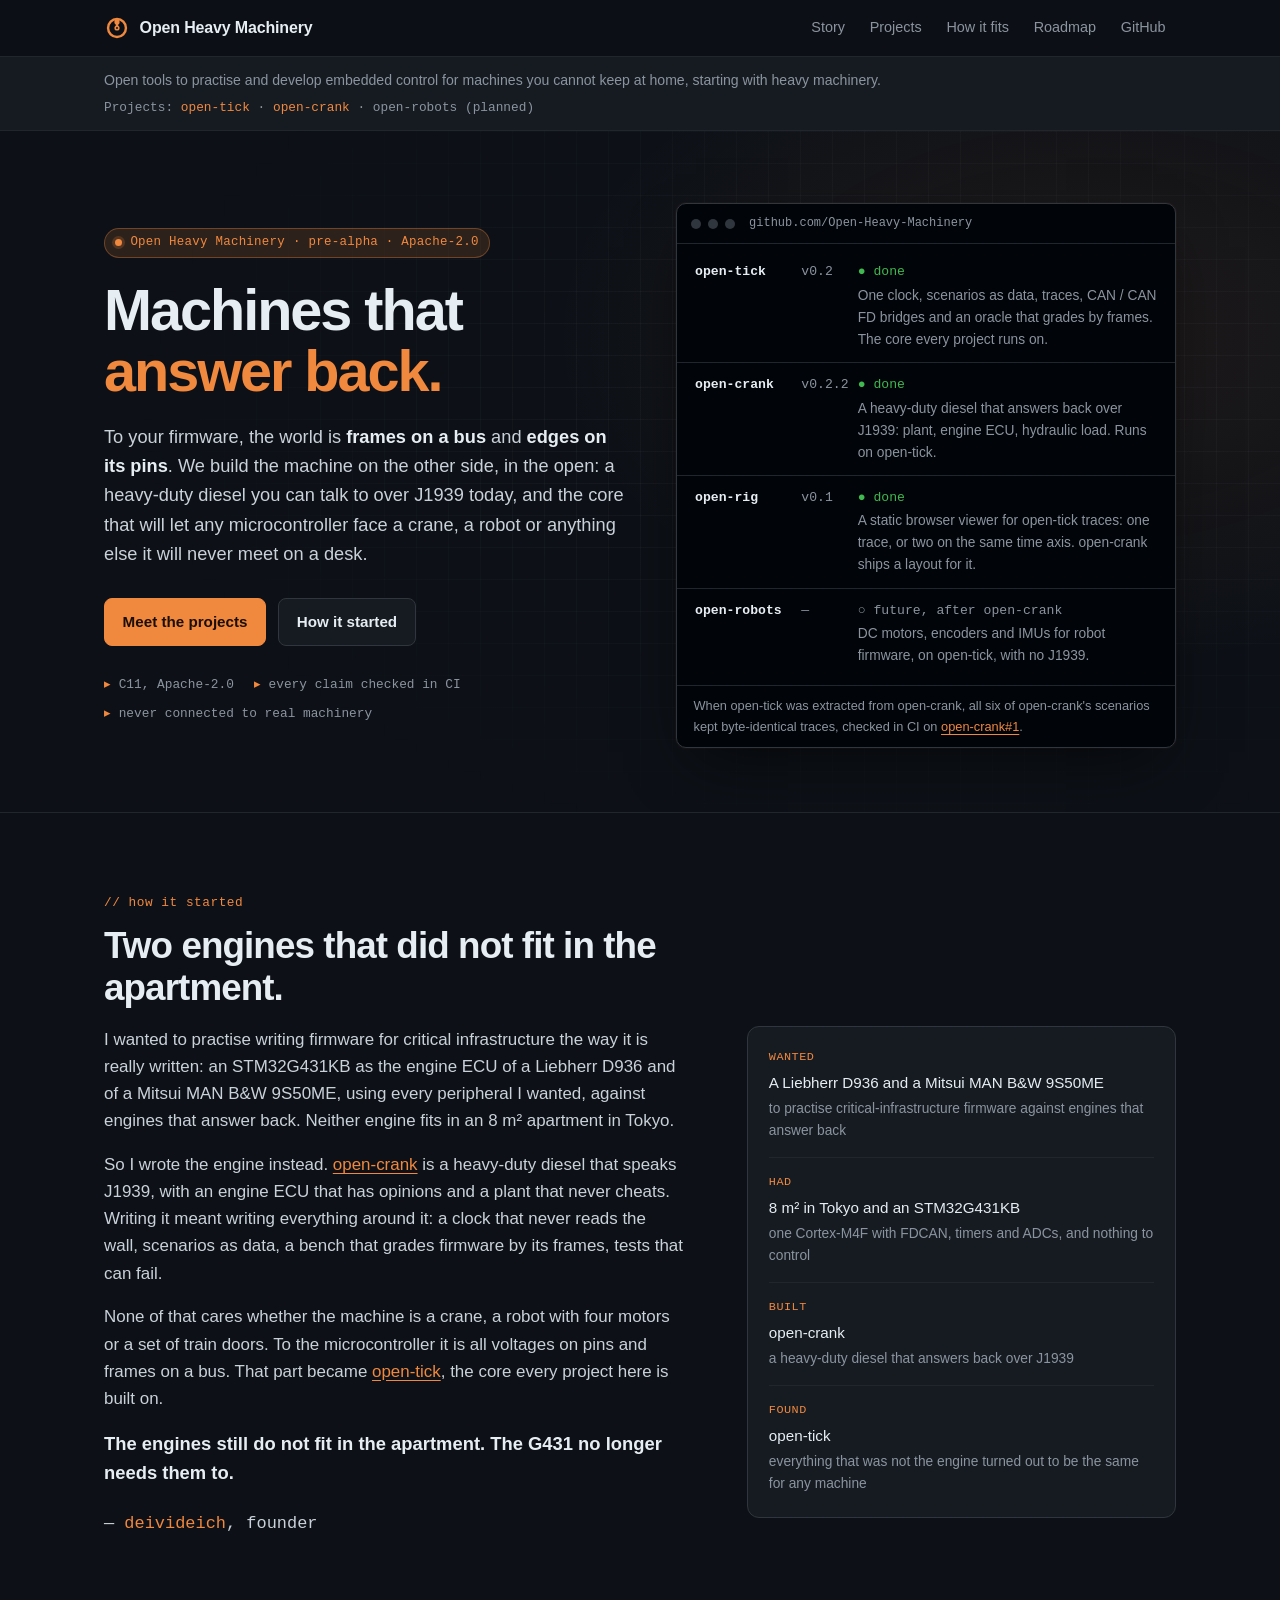
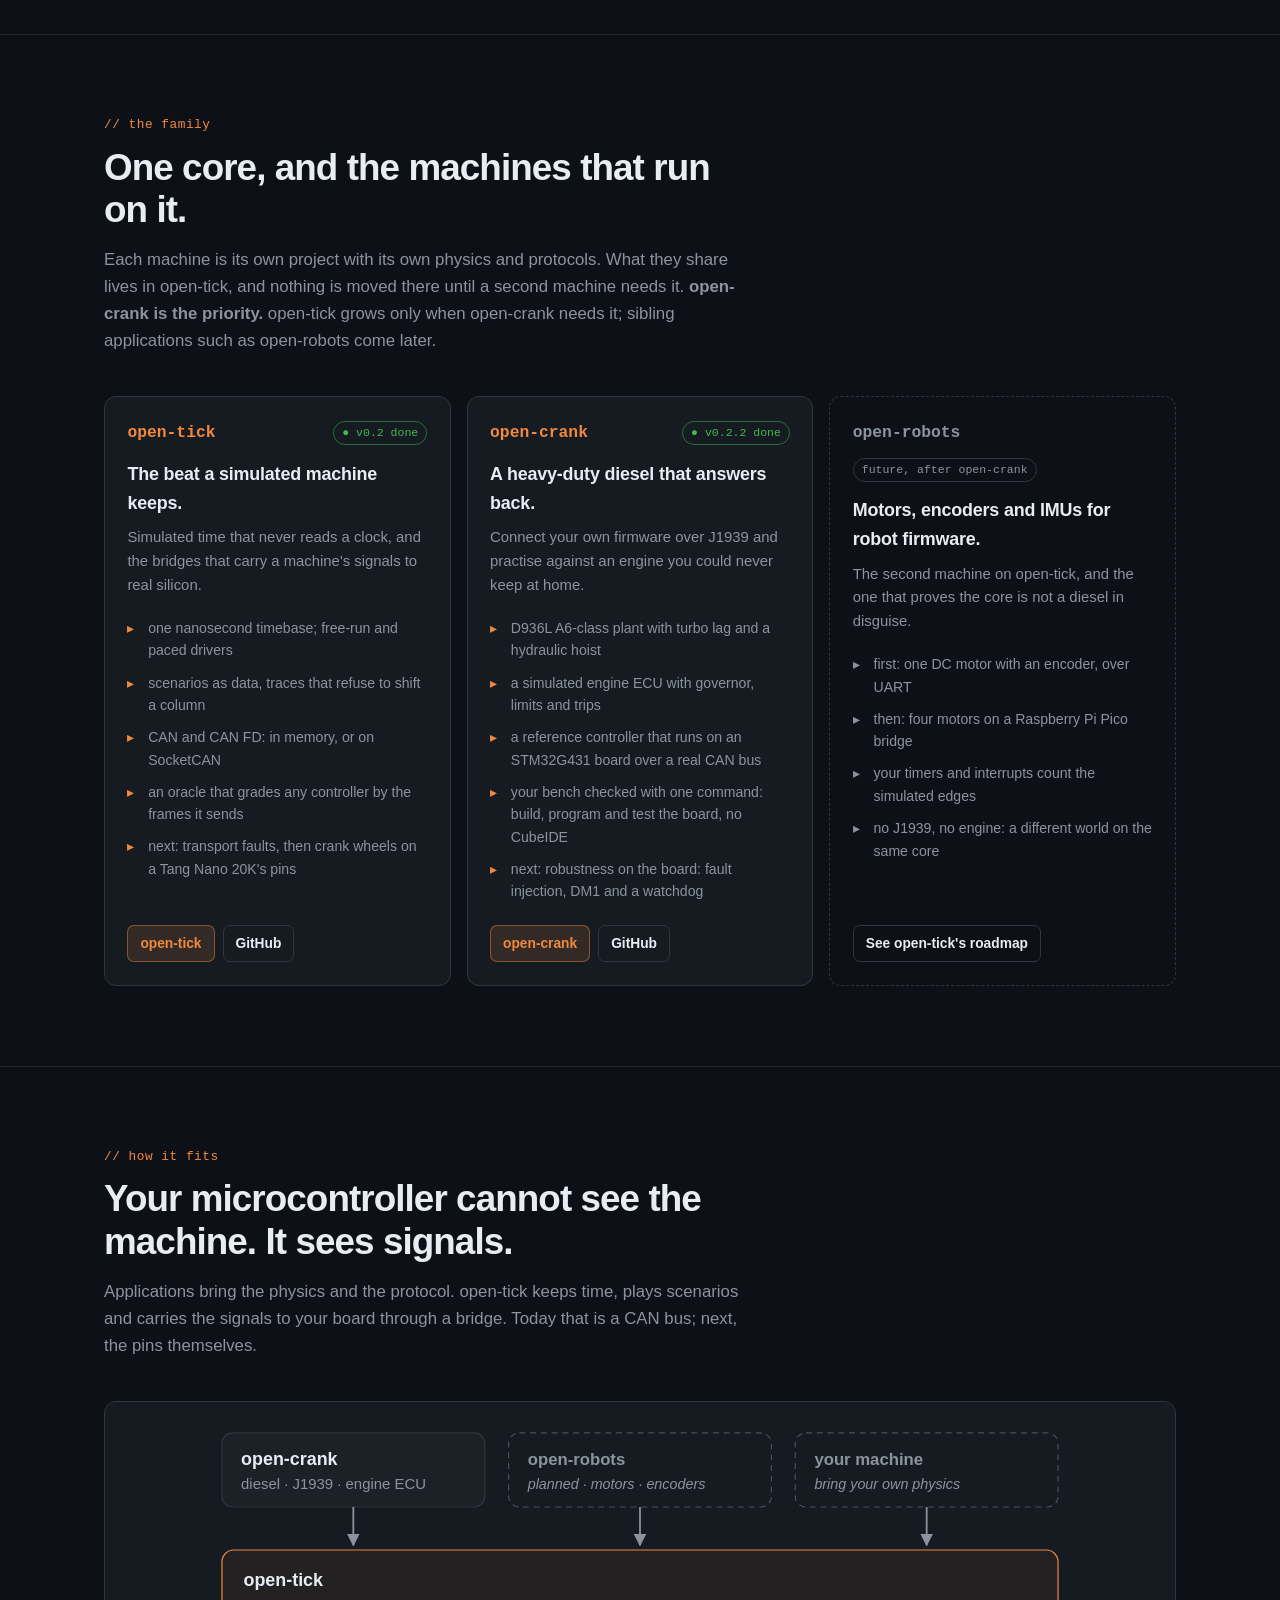
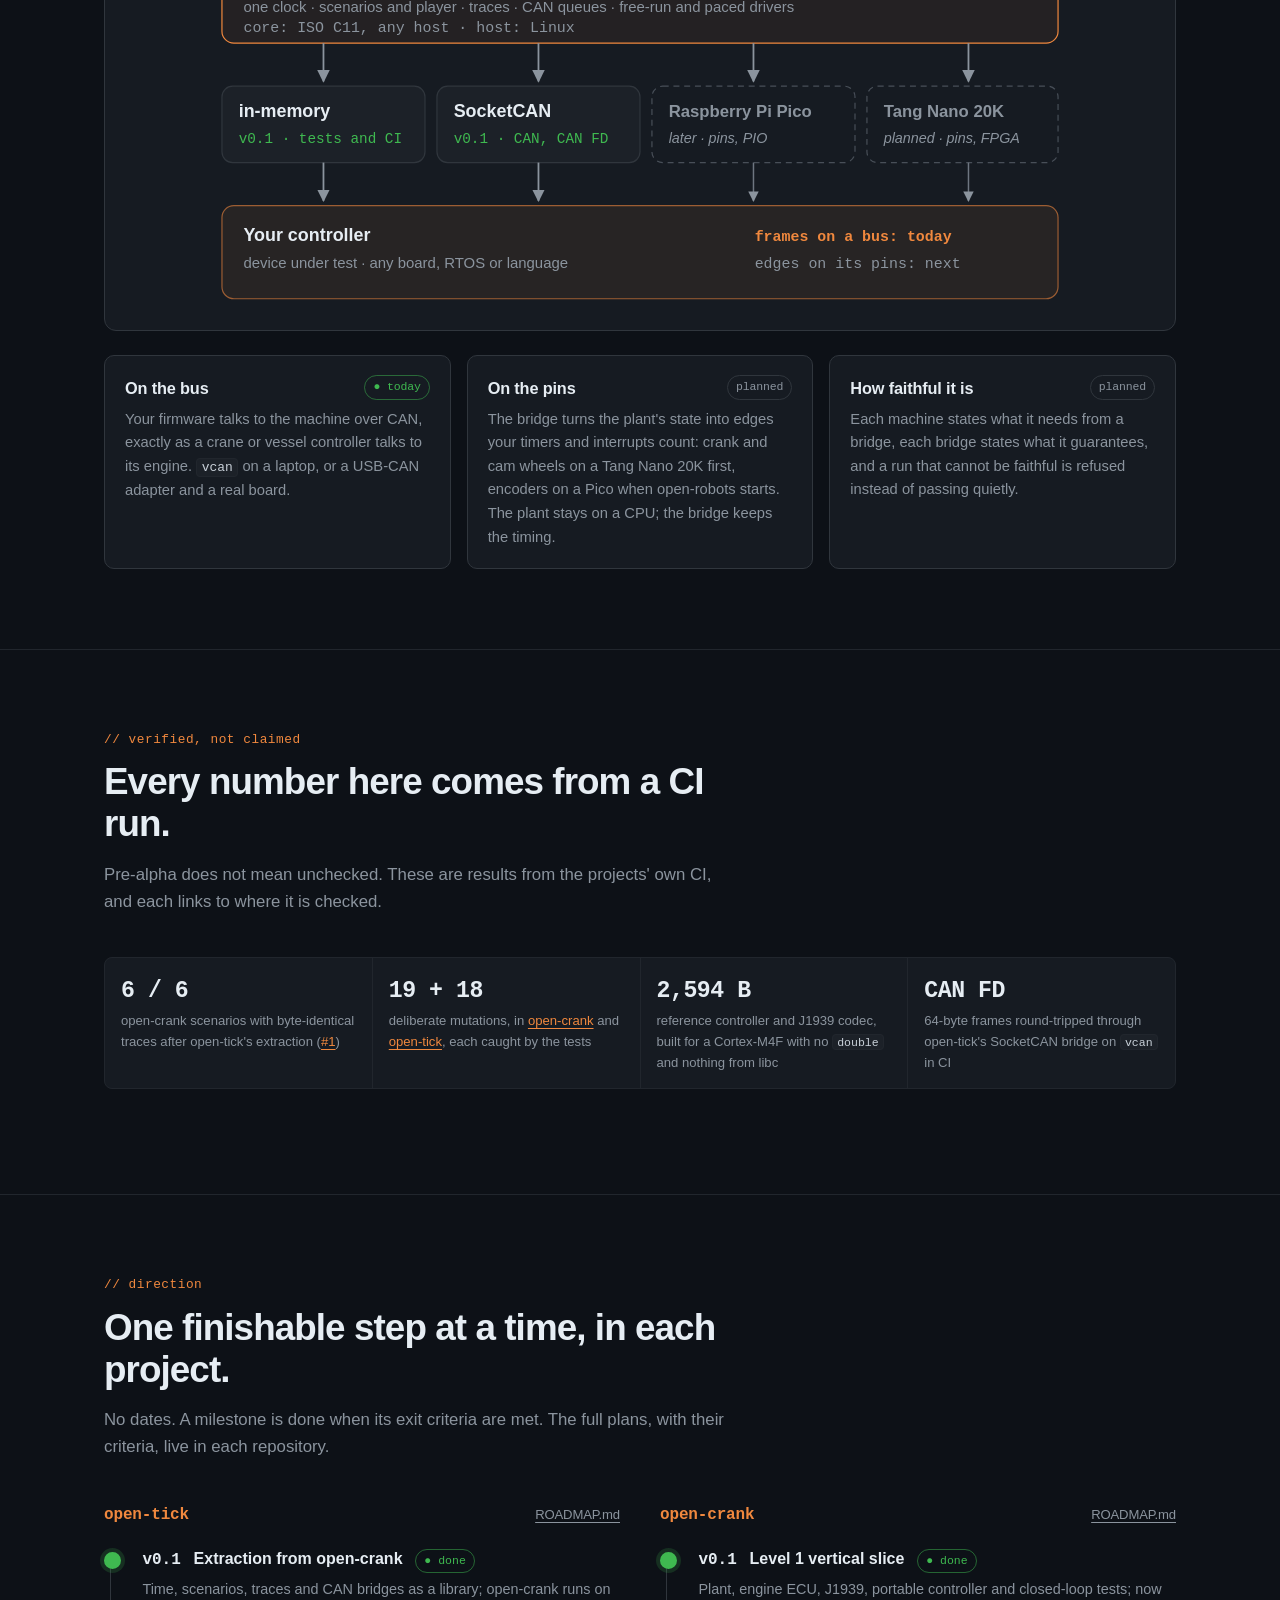
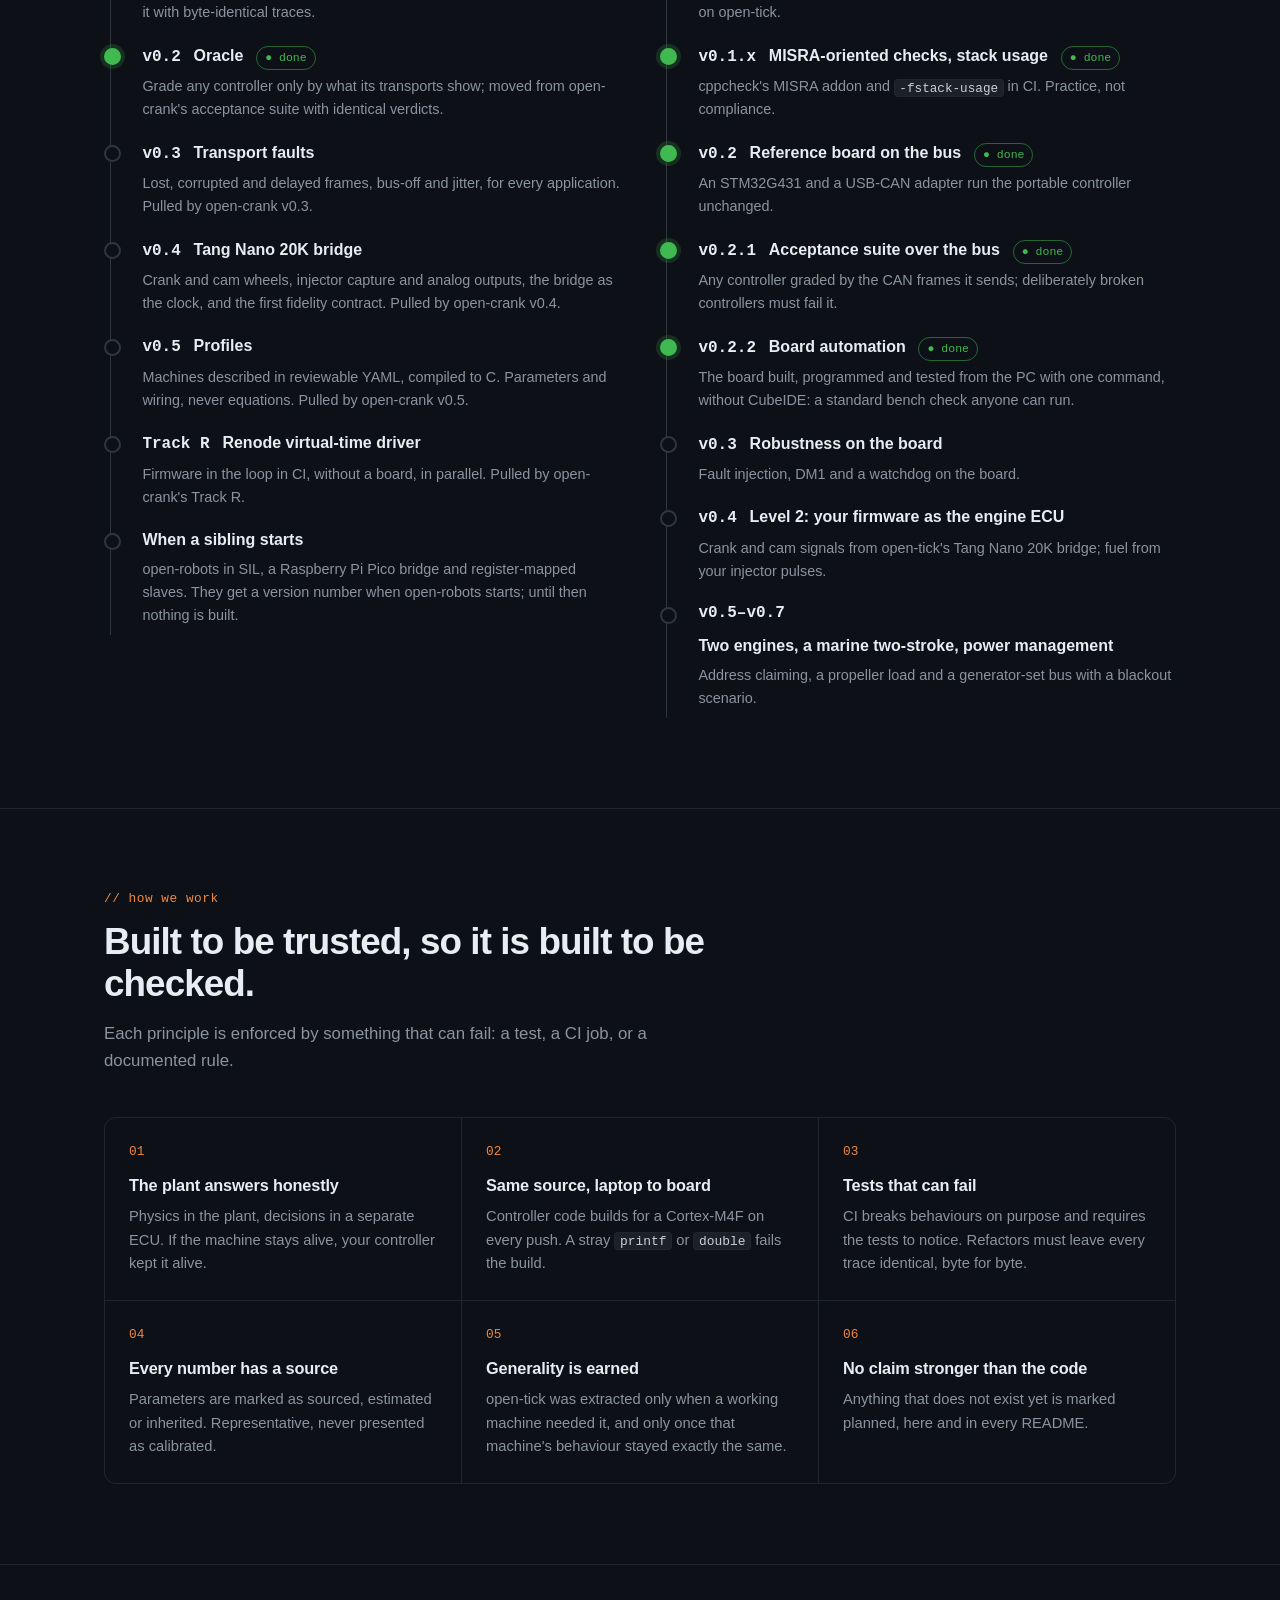
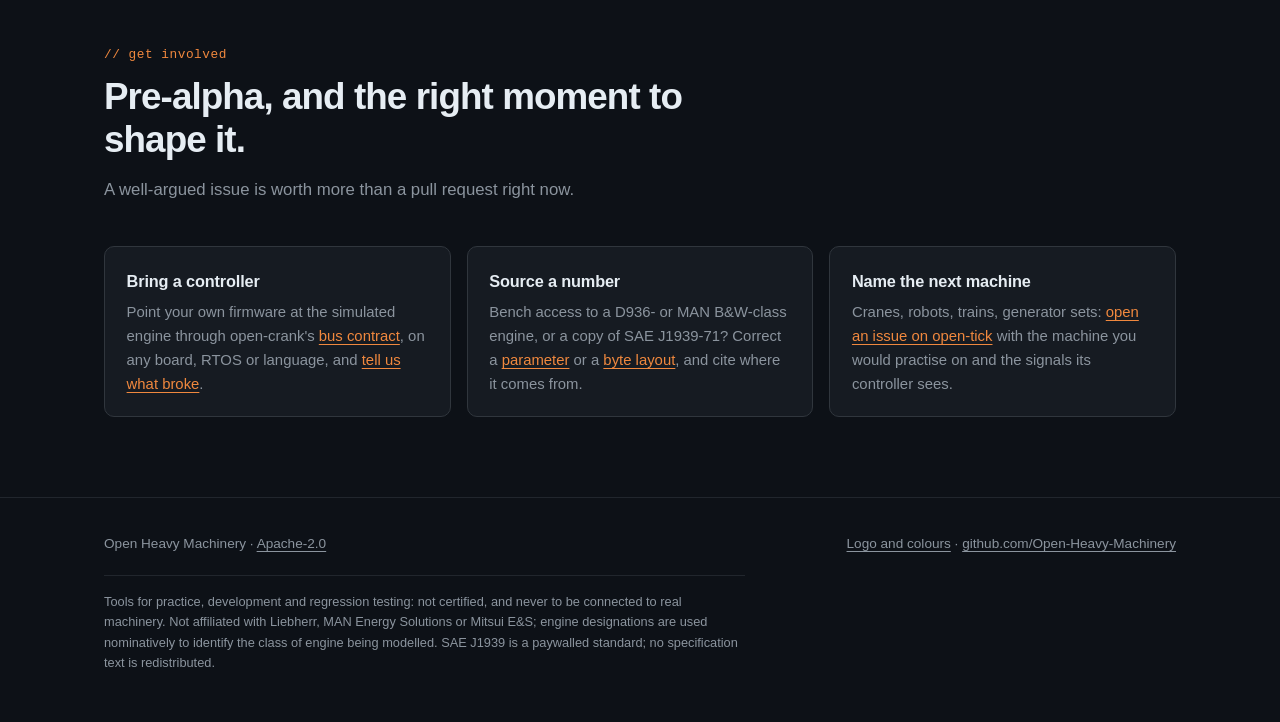
==== commit 6a983ccc: "open-crank v0.2.2 done: board automation Home: open-crank at v0.2.2 in the board and the family card" ====
--- a/index.html
+++ b/index.html
@@ -78,7 +78,7 @@
           <div class="term-bar" aria-hidden="true"><i></i><i></i><i></i><span>github.com/Open-Heavy-Machinery</span></div>
           <ul class="board">
             <li><a class="name" href="open-tick/">open-tick</a><span class="ver">v0.2</span><span class="state">● done</span><span class="what">One clock, scenarios as data, traces, CAN / CAN FD bridges and an oracle that grades by frames. The core every project runs on.</span></li>
-            <li><a class="name" href="open-crank/">open-crank</a><span class="ver">v0.2.1</span><span class="state">● done</span><span class="what">A heavy-duty diesel that answers back over J1939: plant, engine ECU, hydraulic load. Runs on open-tick.</span></li>
+            <li><a class="name" href="open-crank/">open-crank</a><span class="ver">v0.2.2</span><span class="state">● done</span><span class="what">A heavy-duty diesel that answers back over J1939: plant, engine ECU, hydraulic load. Runs on open-tick.</span></li>
             <li><a class="name" href="https://github.com/Open-Heavy-Machinery/open-rig">open-rig</a><span class="ver">v0.1</span><span class="state">● done</span><span class="what">A static browser viewer for open-tick traces: one trace, or two on the same time axis. open-crank ships a layout for it.</span></li>
             <li><span class="name">open-robots</span><span class="ver">—</span><span class="state planned">○ future, after open-crank</span><span class="what">DC motors, encoders and IMUs for robot firmware, on open-tick, with no J1939.</span></li>
           </ul>
@@ -129,13 +129,14 @@
             <div class="links"><a class="main" href="open-tick/">open-tick</a><a href="https://github.com/Open-Heavy-Machinery/open-tick">GitHub</a></div>
           </article>
           <article class="project">
-            <div class="top"><span class="pname">open-crank</span><span class="chip now">v0.2.1 done</span></div>
+            <div class="top"><span class="pname">open-crank</span><span class="chip now">v0.2.2 done</span></div>
             <h3>A heavy-duty diesel that answers back.</h3>
             <p>Connect your own firmware over J1939 and practise against an engine you could never keep at home.</p>
             <ul>
               <li>D936L A6-class plant with turbo lag and a hydraulic hoist</li>
               <li>a simulated engine ECU with governor, limits and trips</li>
               <li>a reference controller that runs on an STM32G431 board over a real CAN bus</li>
+              <li>your bench checked with one command: build, program and test the board, no CubeIDE</li>
               <li>next: robustness on the board: fault injection, DM1 and a watchdog</li>
             </ul>
             <div class="links"><a class="main" href="open-crank/">open-crank</a><a href="https://github.com/Open-Heavy-Machinery/open-crank">GitHub</a></div>
@@ -242,7 +243,7 @@
         <p class="intro">Pre-alpha does not mean unchecked. These are results from the projects' own CI, and each links to where it is checked.</p>
         <div class="stats">
           <div class="stat"><div class="value">6 / 6</div><div class="label">open-crank scenarios with byte-identical traces after open-tick's extraction (<a href="https://github.com/Open-Heavy-Machinery/open-crank/pull/1">#1</a>)</div></div>
-          <div class="stat"><div class="value">18 + 18</div><div class="label">deliberate mutations, in <a href="https://github.com/Open-Heavy-Machinery/open-crank/blob/main/tools/mutation_check.sh">open-crank</a> and <a href="https://github.com/Open-Heavy-Machinery/open-tick/blob/main/tools/mutation_check.sh">open-tick</a>, each caught by the tests</div></div>
+          <div class="stat"><div class="value">19 + 18</div><div class="label">deliberate mutations, in <a href="https://github.com/Open-Heavy-Machinery/open-crank/blob/main/tools/mutation_check.sh">open-crank</a> and <a href="https://github.com/Open-Heavy-Machinery/open-tick/blob/main/tools/mutation_check.sh">open-tick</a>, each caught by the tests</div></div>
           <div class="stat"><div class="value">2,594 B</div><div class="label">reference controller and J1939 codec, built for a Cortex-M4F with no <code>double</code> and nothing from libc</div></div>
           <div class="stat"><div class="value">CAN FD</div><div class="label">64-byte frames round-tripped through open-tick's SocketCAN bridge on <code>vcan</code> in CI</div></div>
         </div>
@@ -274,6 +275,7 @@
               <li class="done"><div class="tl-head"><span class="tl-ver">v0.1.x</span><span class="tl-title">MISRA-oriented checks, stack usage</span><span class="chip now">done</span></div><p>cppcheck's MISRA addon and <code>-fstack-usage</code> in CI. Practice, not compliance.</p></li>
               <li class="done"><div class="tl-head"><span class="tl-ver">v0.2</span><span class="tl-title">Reference board on the bus</span><span class="chip now">done</span></div><p>An STM32G431 and a USB-CAN adapter run the portable controller unchanged.</p></li>
               <li class="done"><div class="tl-head"><span class="tl-ver">v0.2.1</span><span class="tl-title">Acceptance suite over the bus</span><span class="chip now">done</span></div><p>Any controller graded by the CAN frames it sends; deliberately broken controllers must fail it.</p></li>
+              <li class="done"><div class="tl-head"><span class="tl-ver">v0.2.2</span><span class="tl-title">Board automation</span><span class="chip now">done</span></div><p>The board built, programmed and tested from the PC with one command, without CubeIDE: a standard bench check anyone can run.</p></li>
               <li><div class="tl-head"><span class="tl-ver">v0.3</span><span class="tl-title">Robustness on the board</span></div><p>Fault injection, DM1 and a watchdog on the board.</p></li>
               <li><div class="tl-head"><span class="tl-ver">v0.4</span><span class="tl-title">Level 2: your firmware as the engine ECU</span></div><p>Crank and cam signals from open-tick's Tang Nano 20K bridge; fuel from your injector pulses.</p></li>
               <li><div class="tl-head"><span class="tl-ver">v0.5–v0.7</span><span class="tl-title">Two engines, a marine two-stroke, power management</span></div><p>Address claiming, a propeller load and a generator-set bus with a blackout scenario.</p></li>
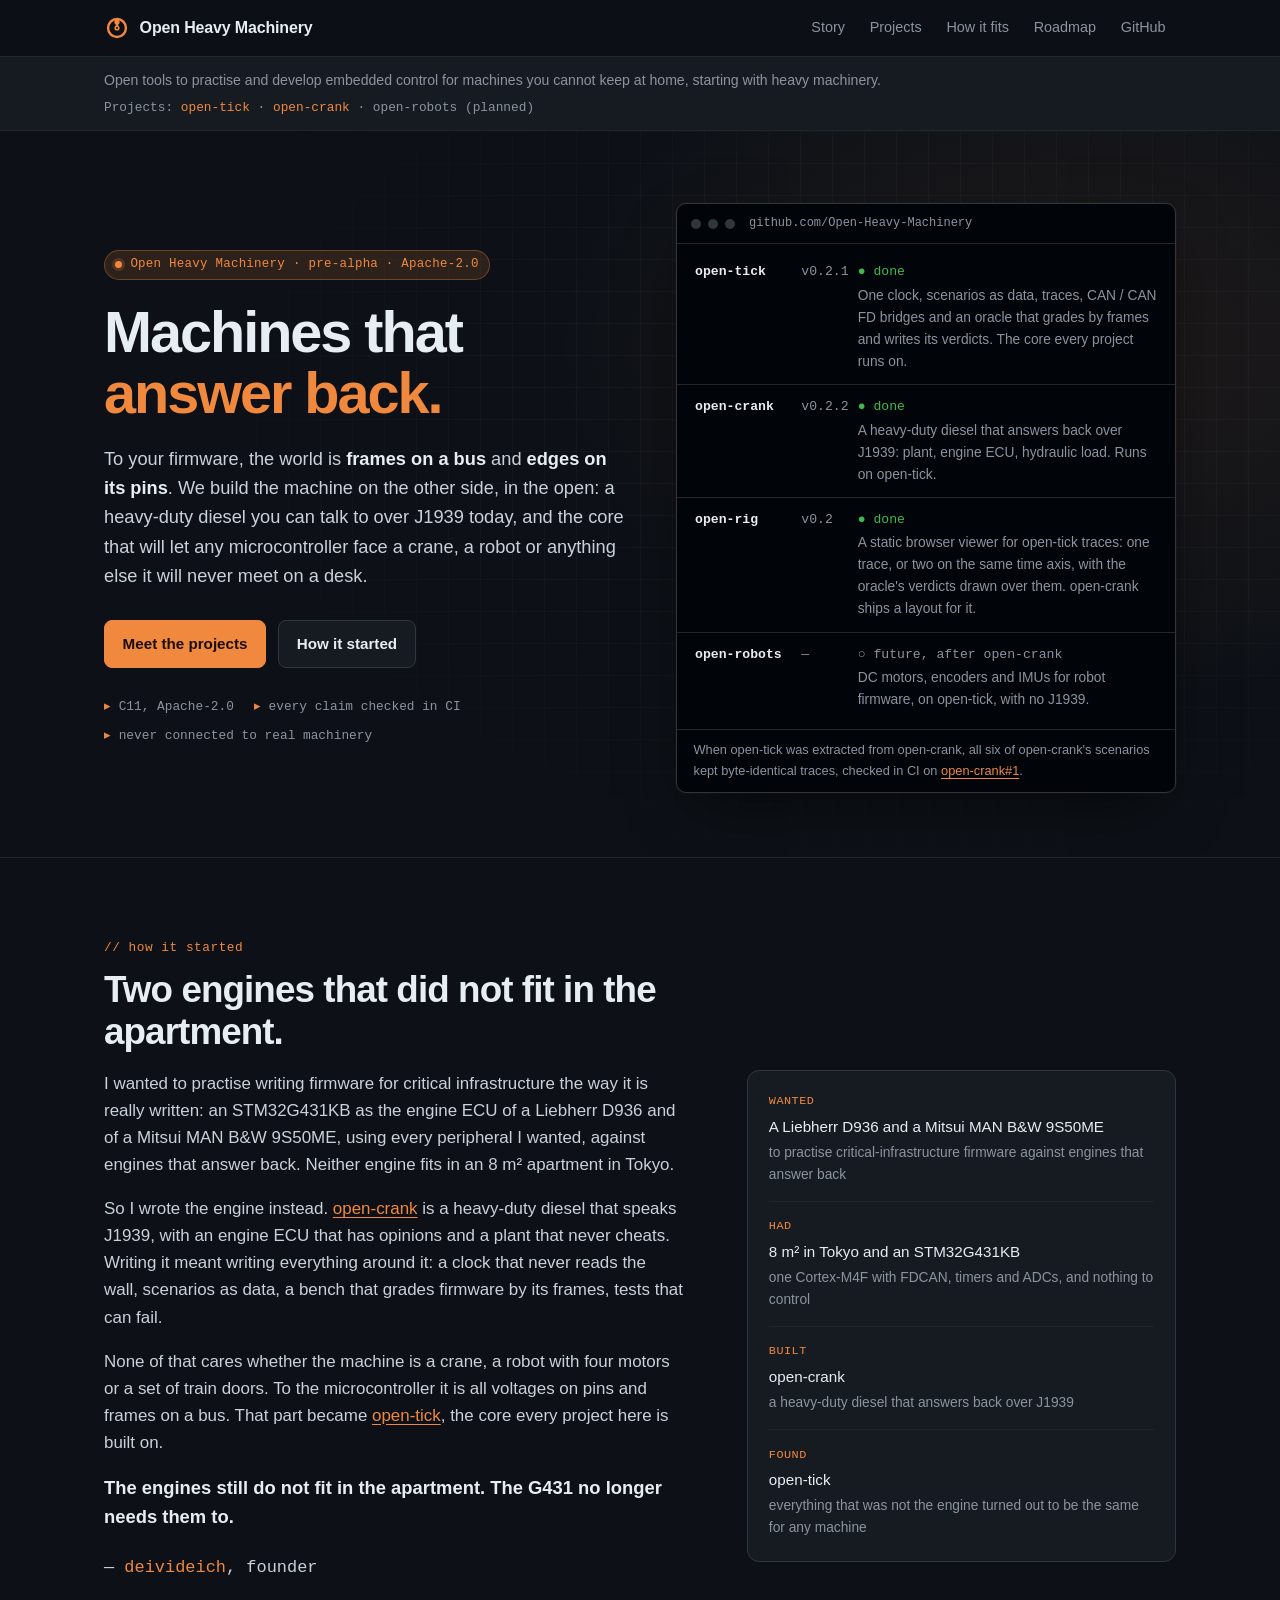
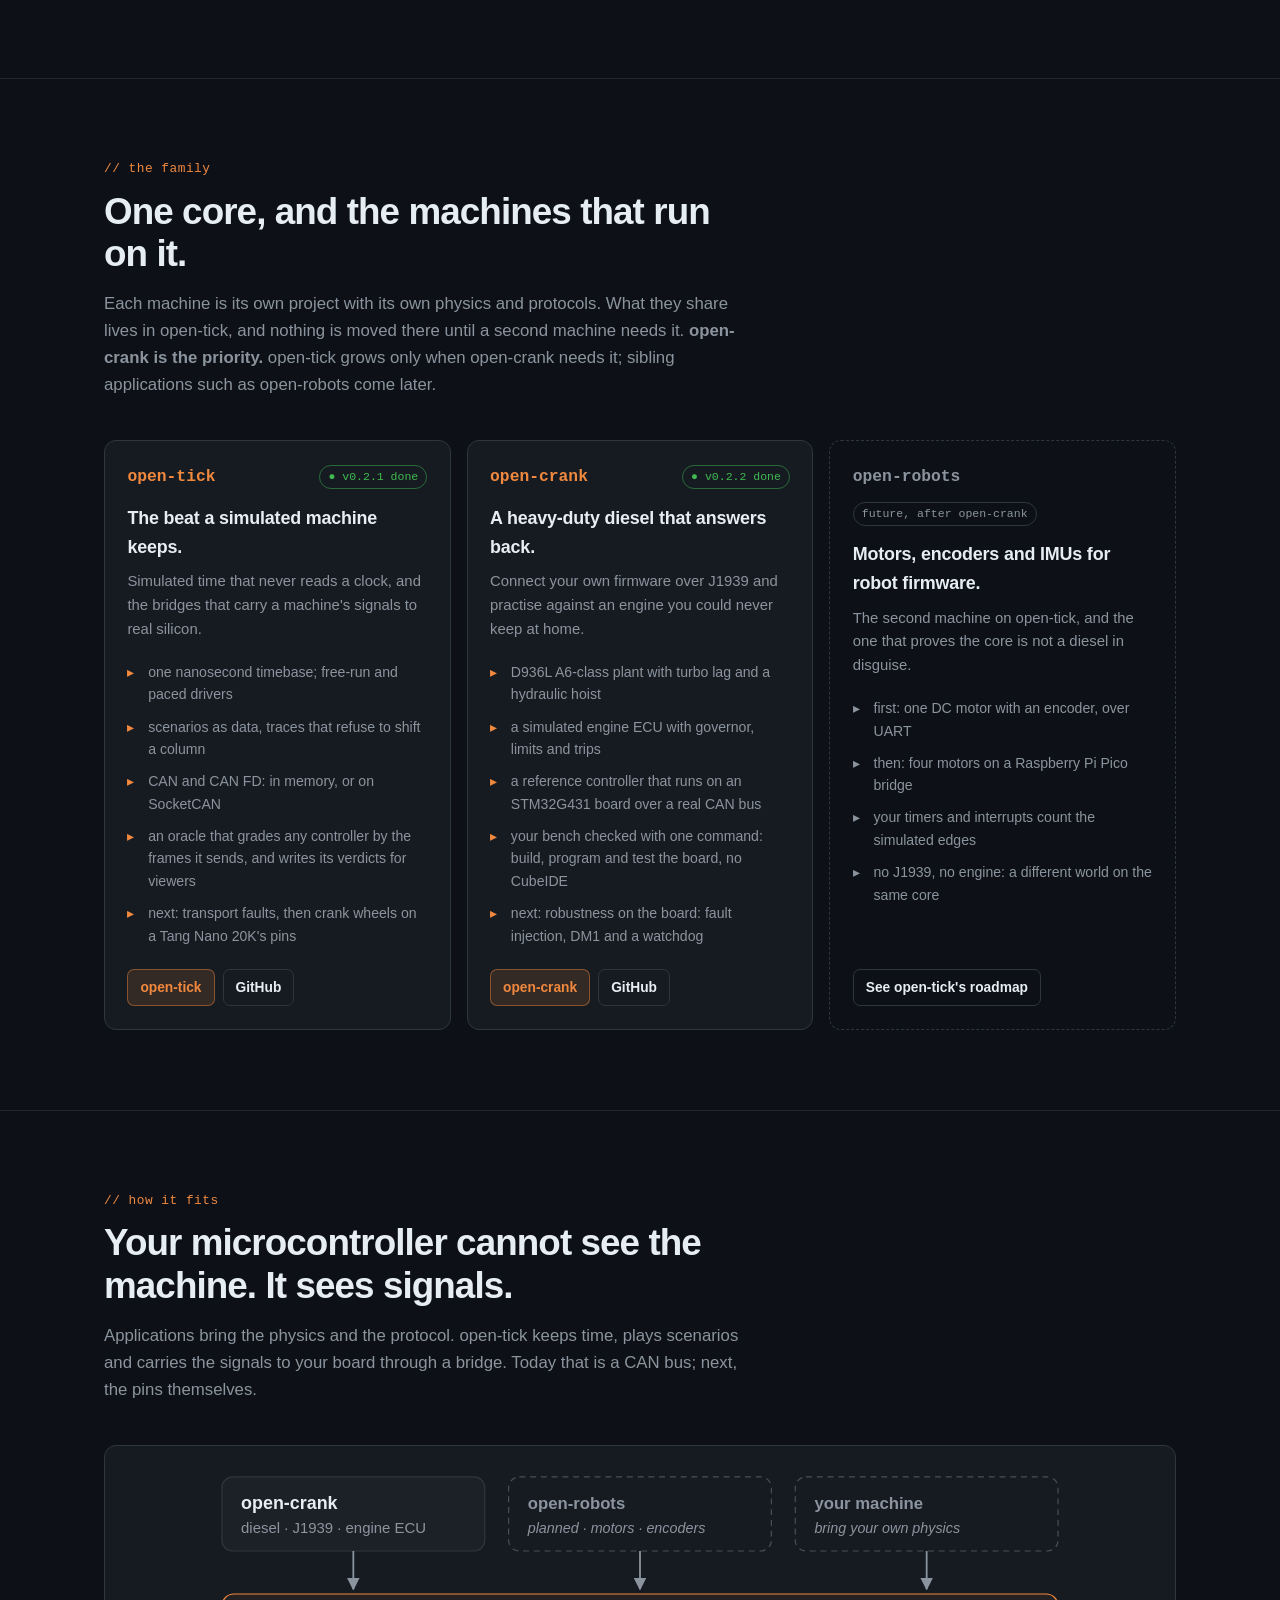
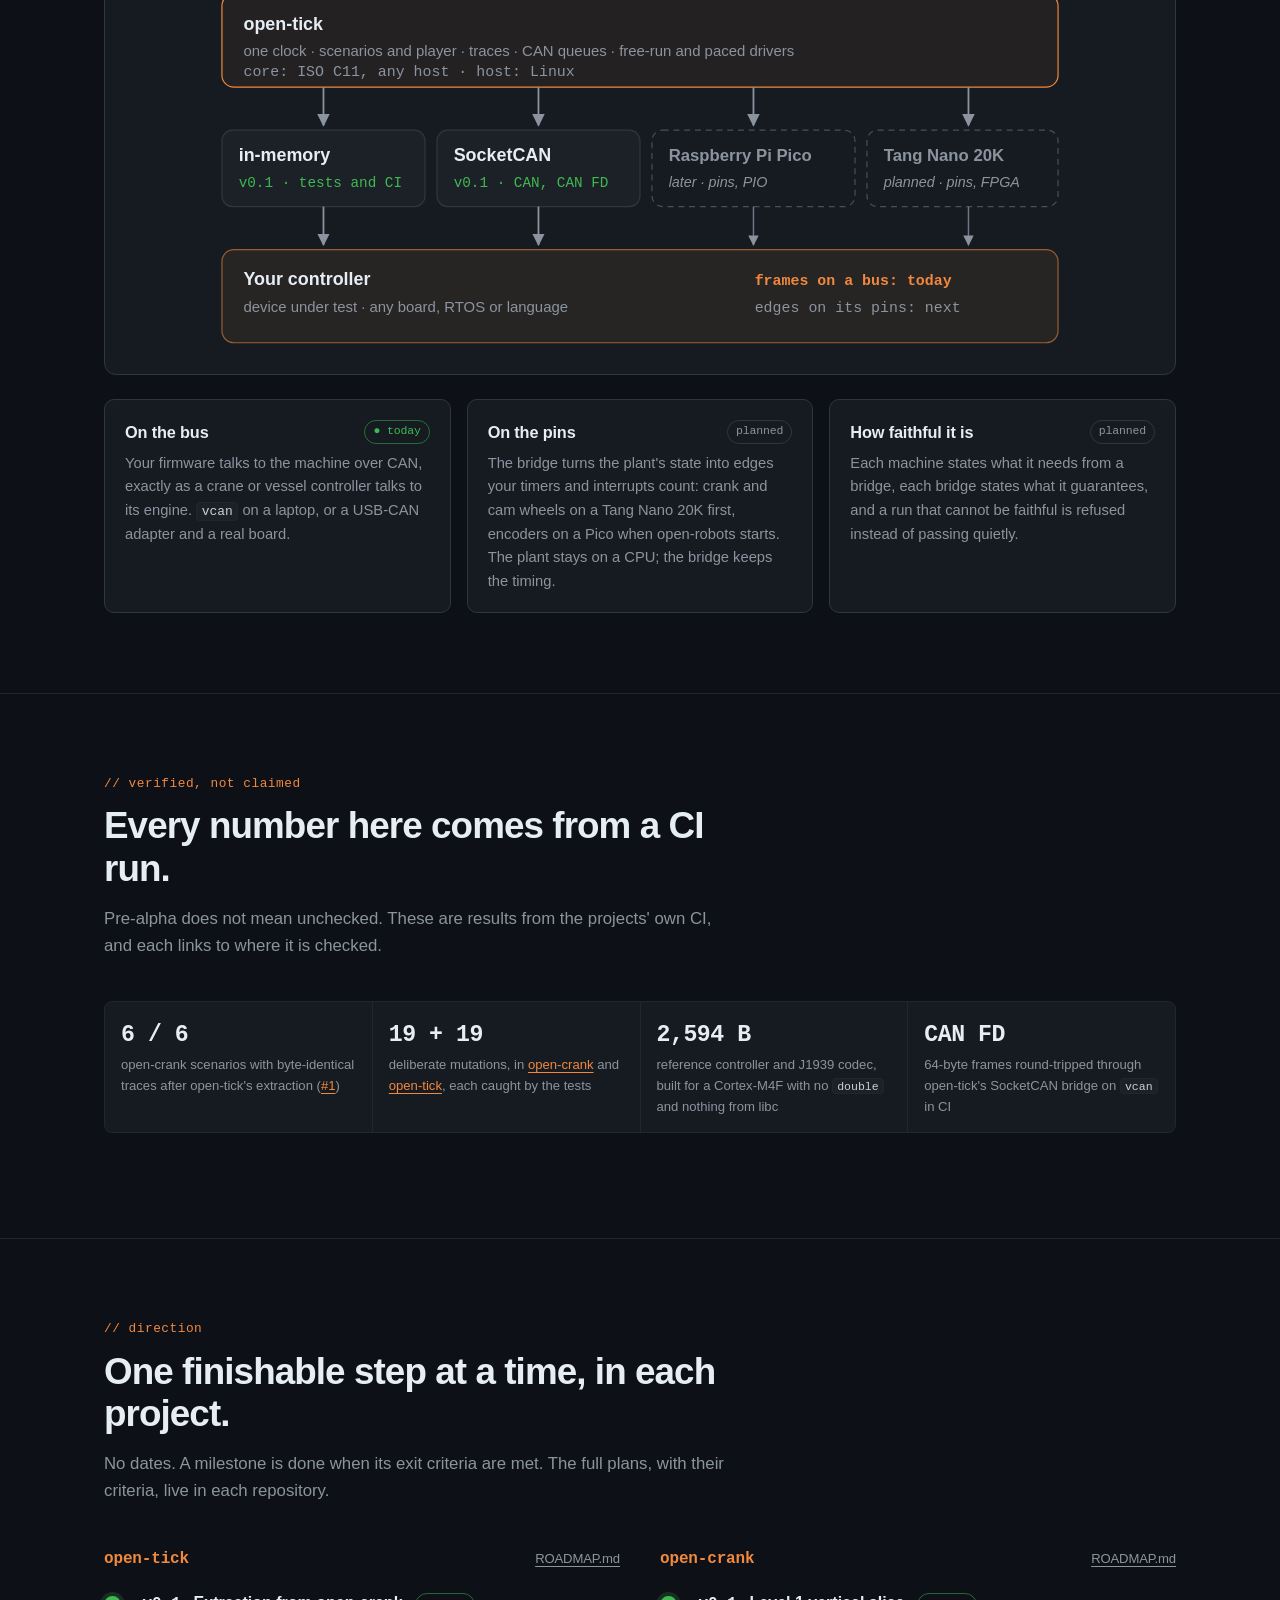
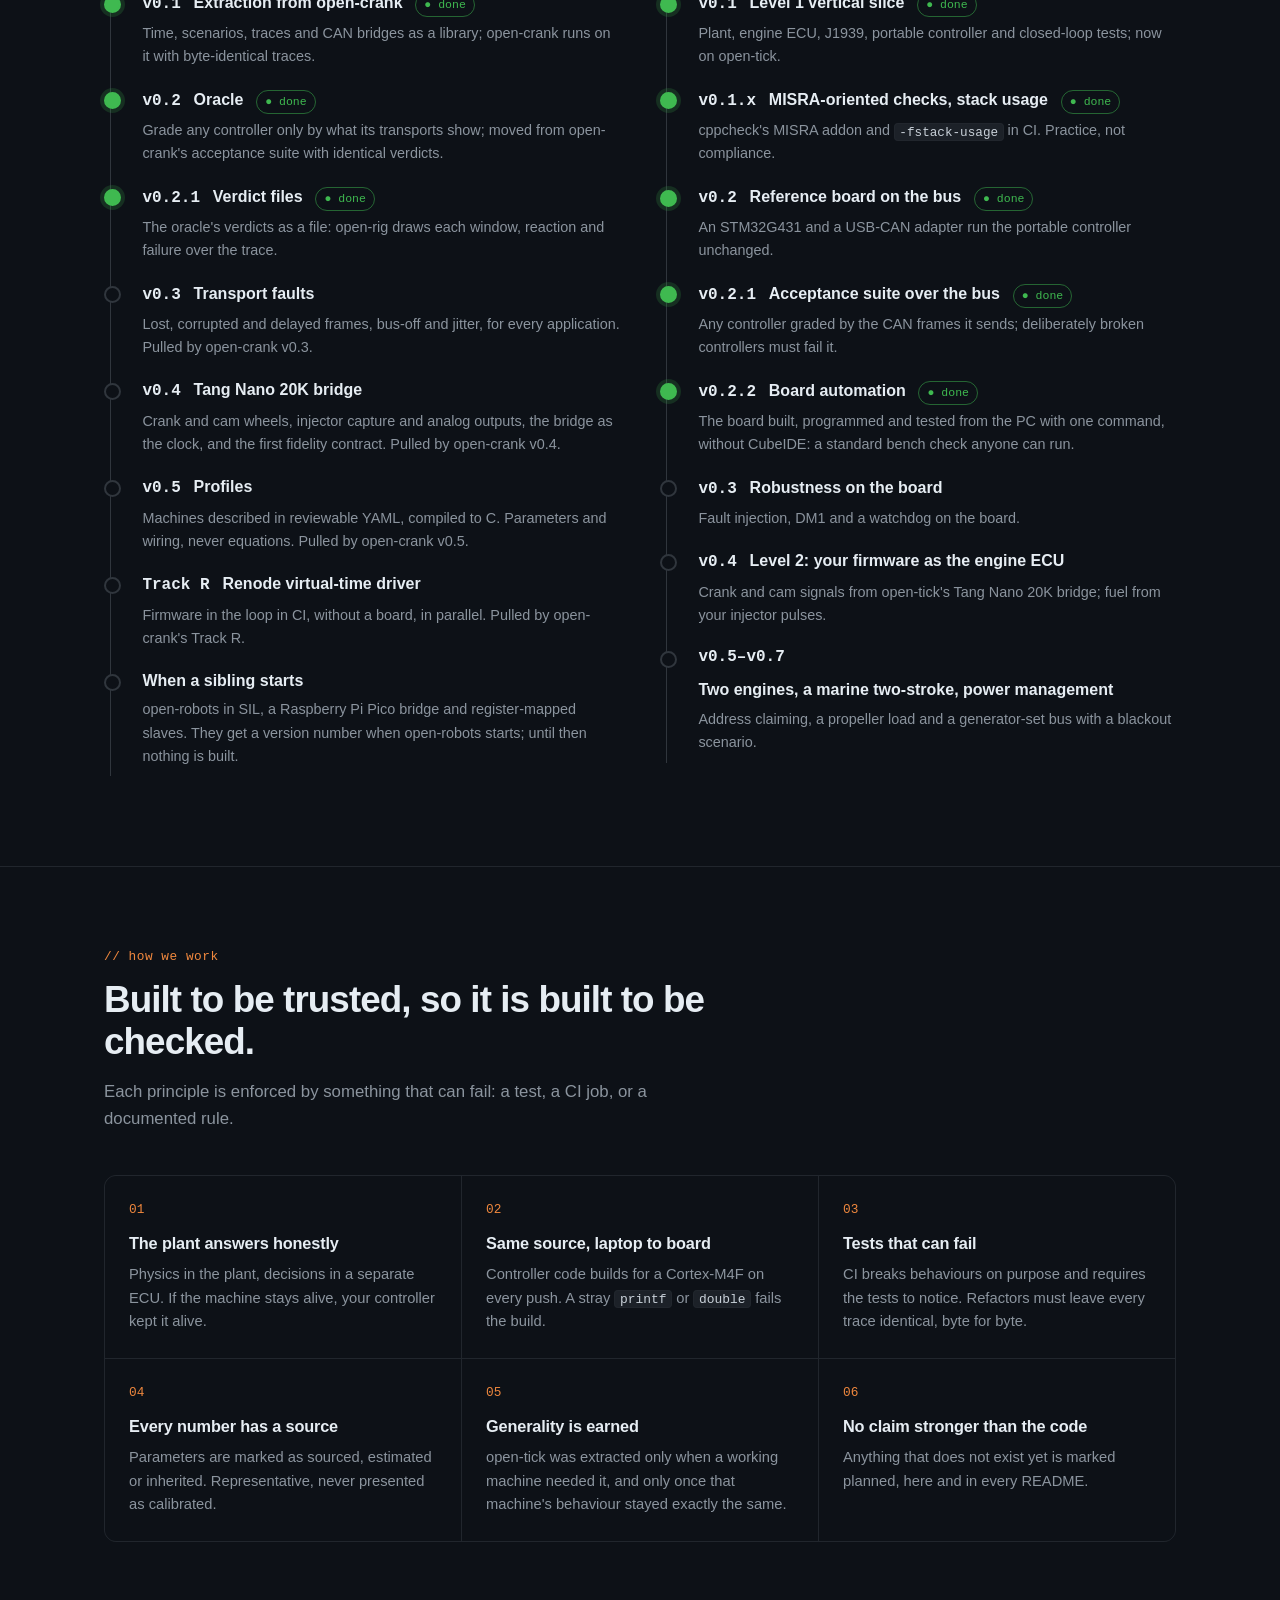
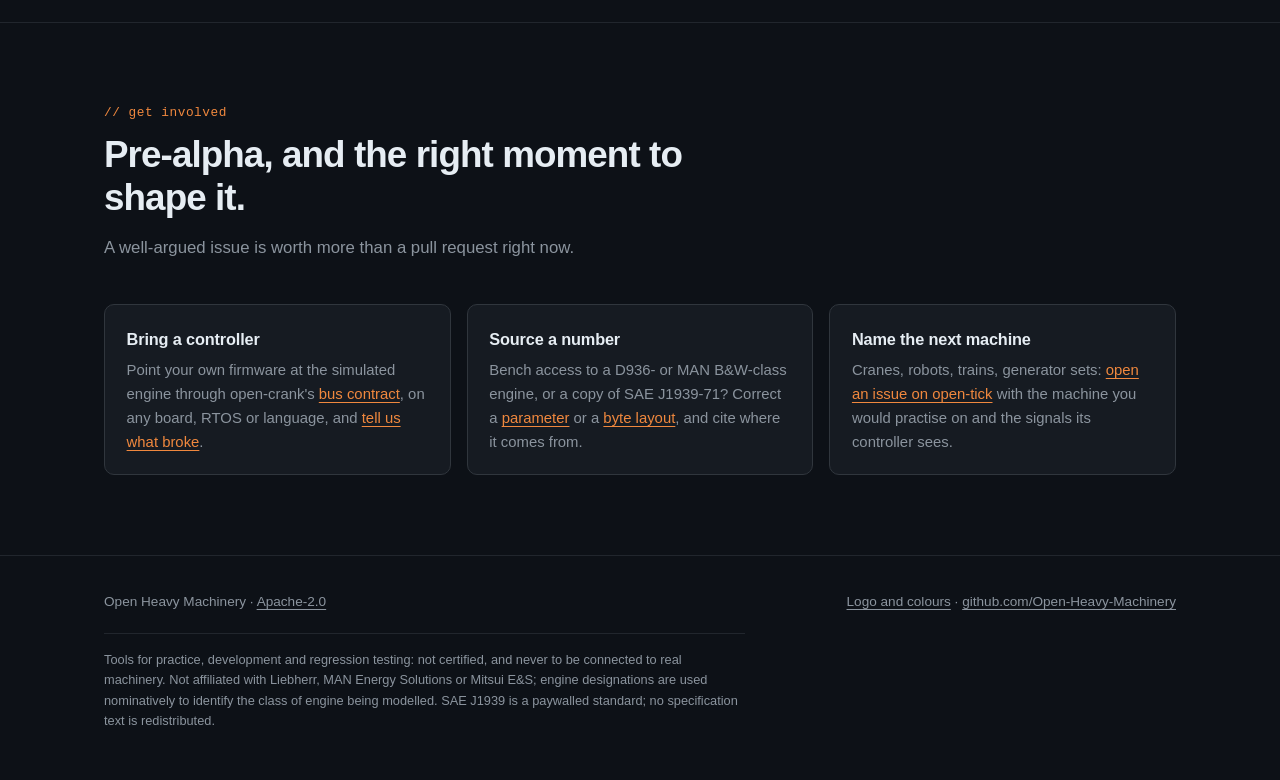
==== commit 55ea9214: "open-tick v0.2.1 and open-rig v0.2: verdict files Home: open-tick at v0.2.1 (its oracle writes verdi" ====
--- a/index.html
+++ b/index.html
@@ -77,9 +77,9 @@
         <figure class="term" aria-labelledby="board-caption">
           <div class="term-bar" aria-hidden="true"><i></i><i></i><i></i><span>github.com/Open-Heavy-Machinery</span></div>
           <ul class="board">
-            <li><a class="name" href="open-tick/">open-tick</a><span class="ver">v0.2</span><span class="state">● done</span><span class="what">One clock, scenarios as data, traces, CAN / CAN FD bridges and an oracle that grades by frames. The core every project runs on.</span></li>
+            <li><a class="name" href="open-tick/">open-tick</a><span class="ver">v0.2.1</span><span class="state">● done</span><span class="what">One clock, scenarios as data, traces, CAN / CAN FD bridges and an oracle that grades by frames and writes its verdicts. The core every project runs on.</span></li>
             <li><a class="name" href="open-crank/">open-crank</a><span class="ver">v0.2.2</span><span class="state">● done</span><span class="what">A heavy-duty diesel that answers back over J1939: plant, engine ECU, hydraulic load. Runs on open-tick.</span></li>
-            <li><a class="name" href="https://github.com/Open-Heavy-Machinery/open-rig">open-rig</a><span class="ver">v0.1</span><span class="state">● done</span><span class="what">A static browser viewer for open-tick traces: one trace, or two on the same time axis. open-crank ships a layout for it.</span></li>
+            <li><a class="name" href="https://github.com/Open-Heavy-Machinery/open-rig">open-rig</a><span class="ver">v0.2</span><span class="state">● done</span><span class="what">A static browser viewer for open-tick traces: one trace, or two on the same time axis, with the oracle's verdicts drawn over them. open-crank ships a layout for it.</span></li>
             <li><span class="name">open-robots</span><span class="ver">—</span><span class="state planned">○ future, after open-crank</span><span class="what">DC motors, encoders and IMUs for robot firmware, on open-tick, with no J1939.</span></li>
           </ul>
           <figcaption class="term-foot" id="board-caption">When open-tick was extracted from open-crank, all six of open-crank's scenarios kept byte-identical traces, checked in CI on <a href="https://github.com/Open-Heavy-Machinery/open-crank/pull/1">open-crank#1</a>.</figcaption>
@@ -116,14 +116,14 @@
         <p class="intro">Each machine is its own project with its own physics and protocols. What they share lives in open-tick, and nothing is moved there until a second machine needs it. <strong>open-crank is the priority.</strong> open-tick grows only when open-crank needs it; sibling applications such as open-robots come later.</p>
         <div class="family">
           <article class="project">
-            <div class="top"><span class="pname">open-tick</span><span class="chip now">v0.2 done</span></div>
+            <div class="top"><span class="pname">open-tick</span><span class="chip now">v0.2.1 done</span></div>
             <h3>The beat a simulated machine keeps.</h3>
             <p>Simulated time that never reads a clock, and the bridges that carry a machine's signals to real silicon.</p>
             <ul>
               <li>one nanosecond timebase; free-run and paced drivers</li>
               <li>scenarios as data, traces that refuse to shift a column</li>
               <li>CAN and CAN FD: in memory, or on SocketCAN</li>
-              <li>an oracle that grades any controller by the frames it sends</li>
+              <li>an oracle that grades any controller by the frames it sends, and writes its verdicts for viewers</li>
               <li>next: transport faults, then crank wheels on a Tang Nano 20K's pins</li>
             </ul>
             <div class="links"><a class="main" href="open-tick/">open-tick</a><a href="https://github.com/Open-Heavy-Machinery/open-tick">GitHub</a></div>
@@ -243,7 +243,7 @@
         <p class="intro">Pre-alpha does not mean unchecked. These are results from the projects' own CI, and each links to where it is checked.</p>
         <div class="stats">
           <div class="stat"><div class="value">6 / 6</div><div class="label">open-crank scenarios with byte-identical traces after open-tick's extraction (<a href="https://github.com/Open-Heavy-Machinery/open-crank/pull/1">#1</a>)</div></div>
-          <div class="stat"><div class="value">19 + 18</div><div class="label">deliberate mutations, in <a href="https://github.com/Open-Heavy-Machinery/open-crank/blob/main/tools/mutation_check.sh">open-crank</a> and <a href="https://github.com/Open-Heavy-Machinery/open-tick/blob/main/tools/mutation_check.sh">open-tick</a>, each caught by the tests</div></div>
+          <div class="stat"><div class="value">19 + 19</div><div class="label">deliberate mutations, in <a href="https://github.com/Open-Heavy-Machinery/open-crank/blob/main/tools/mutation_check.sh">open-crank</a> and <a href="https://github.com/Open-Heavy-Machinery/open-tick/blob/main/tools/mutation_check.sh">open-tick</a>, each caught by the tests</div></div>
           <div class="stat"><div class="value">2,594 B</div><div class="label">reference controller and J1939 codec, built for a Cortex-M4F with no <code>double</code> and nothing from libc</div></div>
           <div class="stat"><div class="value">CAN FD</div><div class="label">64-byte frames round-tripped through open-tick's SocketCAN bridge on <code>vcan</code> in CI</div></div>
         </div>
@@ -261,6 +261,7 @@
             <ol class="timeline compact">
               <li class="done"><div class="tl-head"><span class="tl-ver">v0.1</span><span class="tl-title">Extraction from open-crank</span><span class="chip now">done</span></div><p>Time, scenarios, traces and CAN bridges as a library; open-crank runs on it with byte-identical traces.</p></li>
               <li class="done"><div class="tl-head"><span class="tl-ver">v0.2</span><span class="tl-title">Oracle</span><span class="chip now">done</span></div><p>Grade any controller only by what its transports show; moved from open-crank's acceptance suite with identical verdicts.</p></li>
+              <li class="done"><div class="tl-head"><span class="tl-ver">v0.2.1</span><span class="tl-title">Verdict files</span><span class="chip now">done</span></div><p>The oracle's verdicts as a file: open-rig draws each window, reaction and failure over the trace.</p></li>
               <li><div class="tl-head"><span class="tl-ver">v0.3</span><span class="tl-title">Transport faults</span></div><p>Lost, corrupted and delayed frames, bus-off and jitter, for every application. Pulled by open-crank v0.3.</p></li>
               <li><div class="tl-head"><span class="tl-ver">v0.4</span><span class="tl-title">Tang Nano 20K bridge</span></div><p>Crank and cam wheels, injector capture and analog outputs, the bridge as the clock, and the first fidelity contract. Pulled by open-crank v0.4.</p></li>
               <li><div class="tl-head"><span class="tl-ver">v0.5</span><span class="tl-title">Profiles</span></div><p>Machines described in reviewable YAML, compiled to C. Parameters and wiring, never equations. Pulled by open-crank v0.5.</p></li>
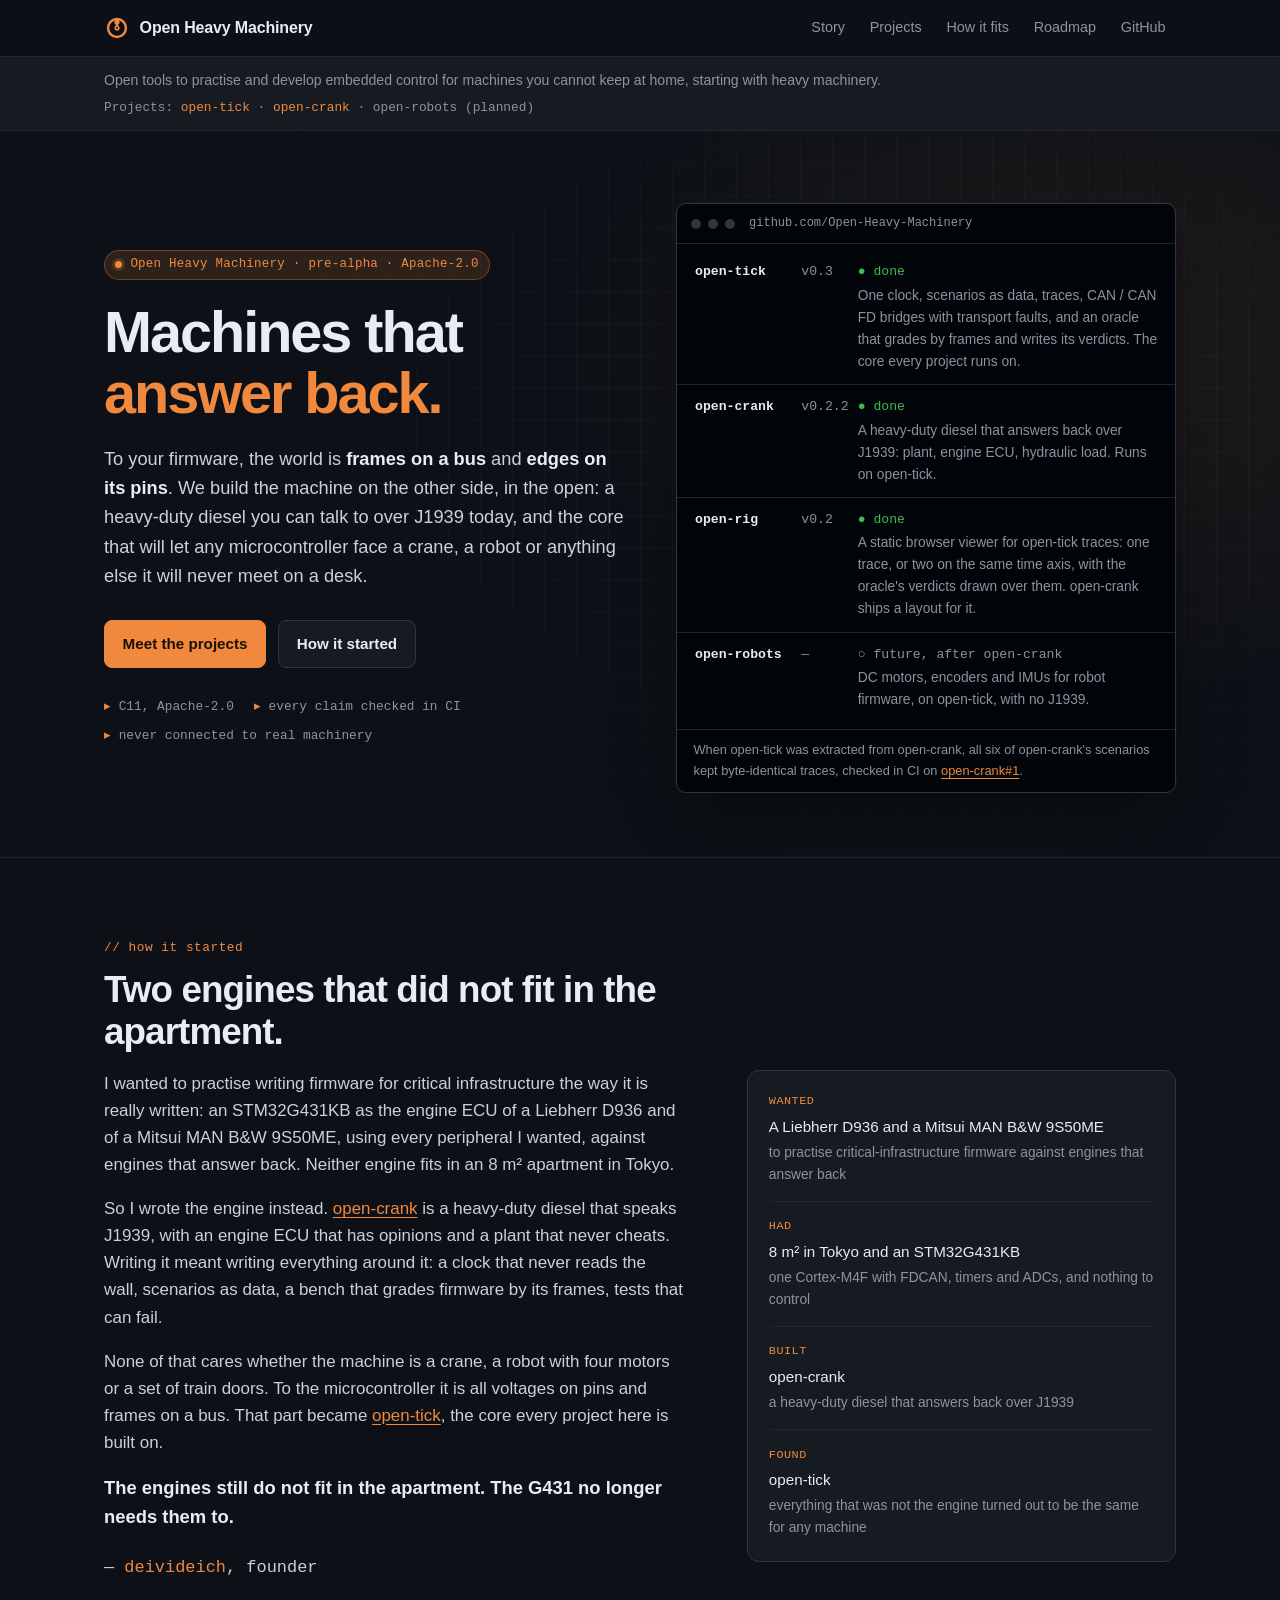
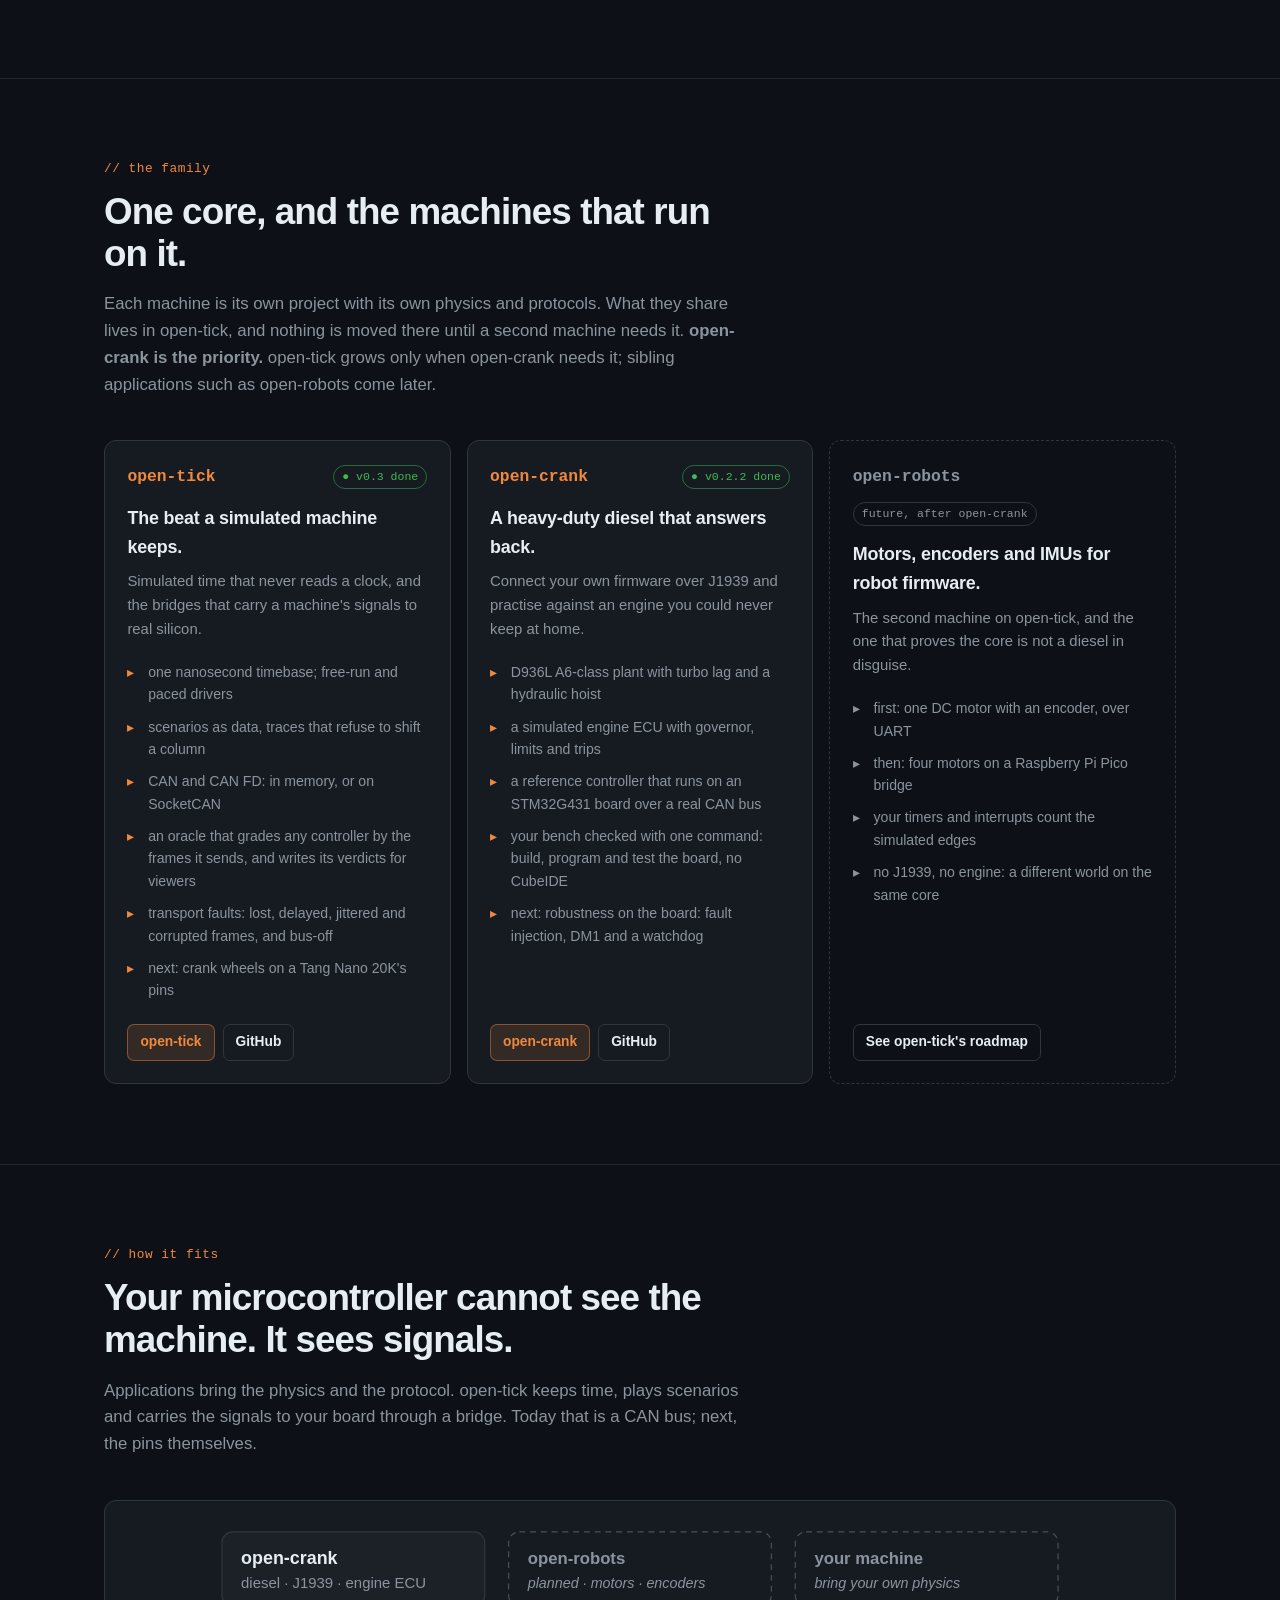
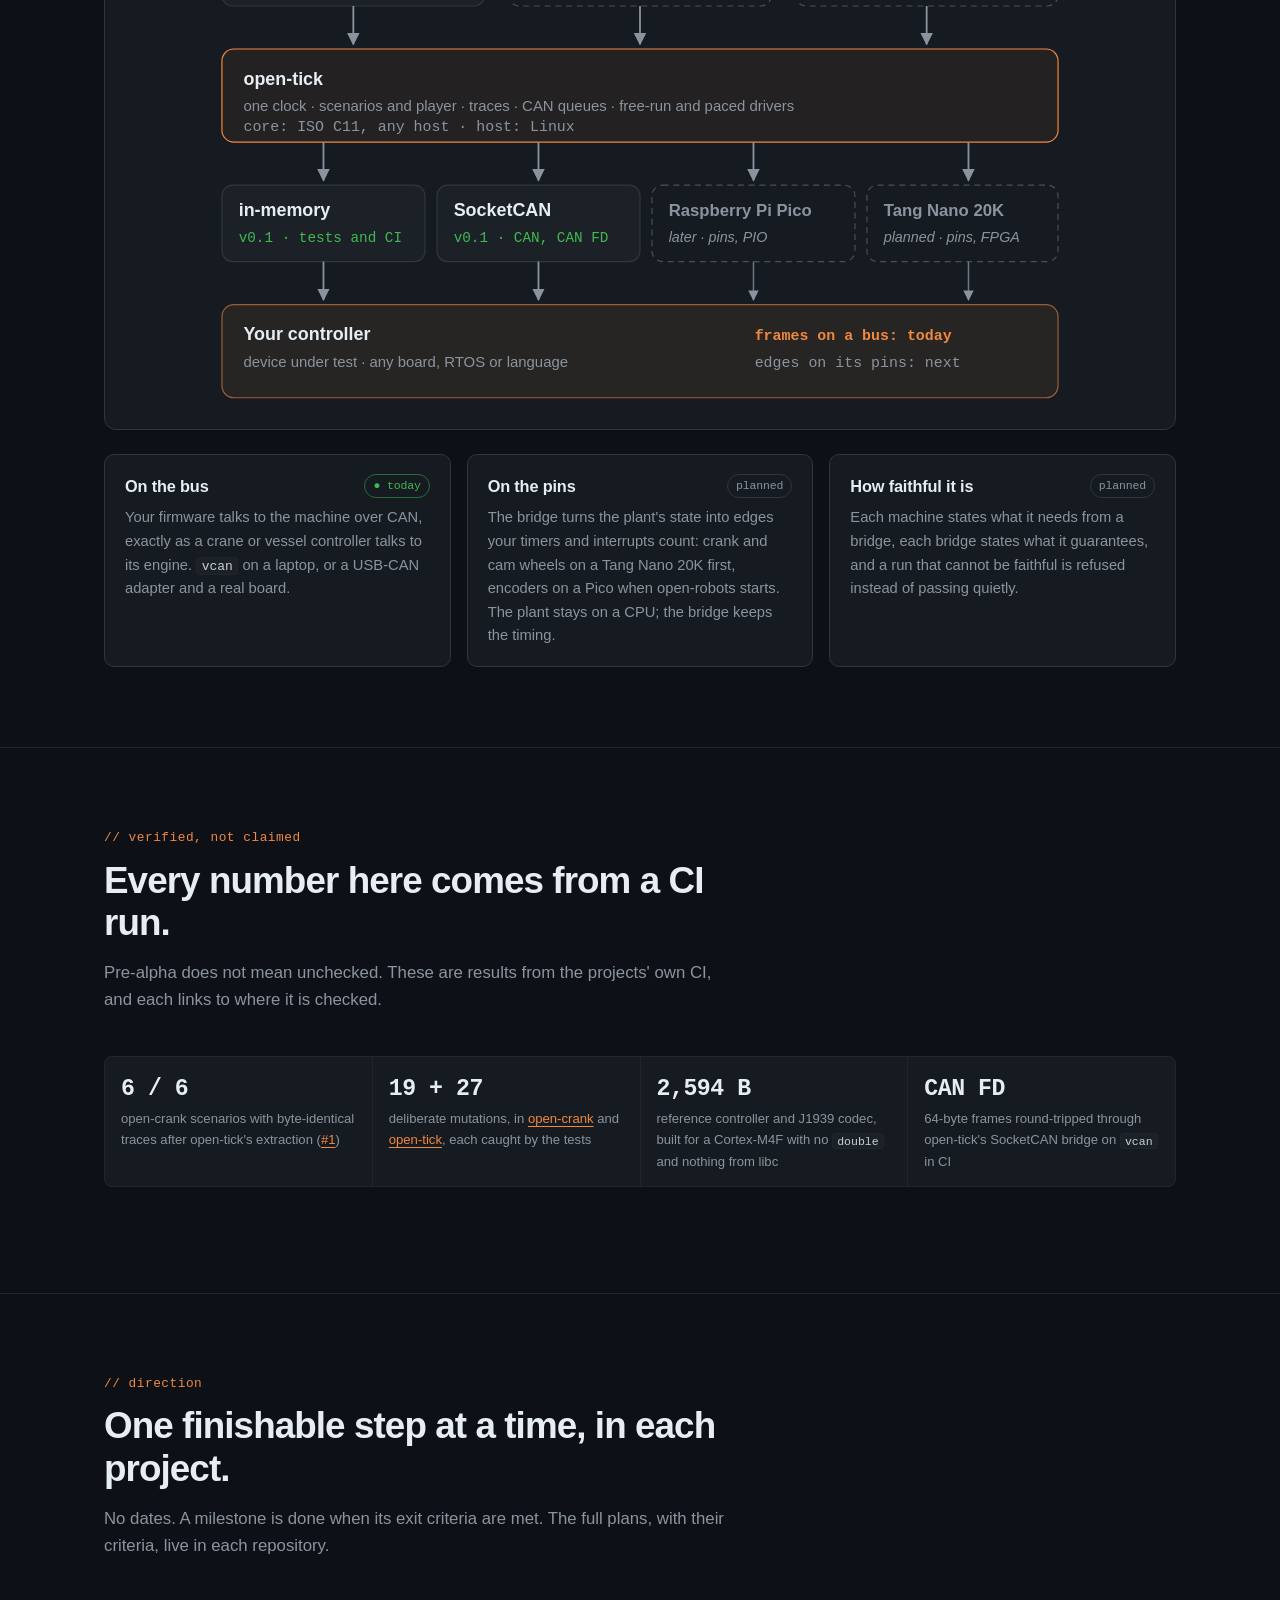
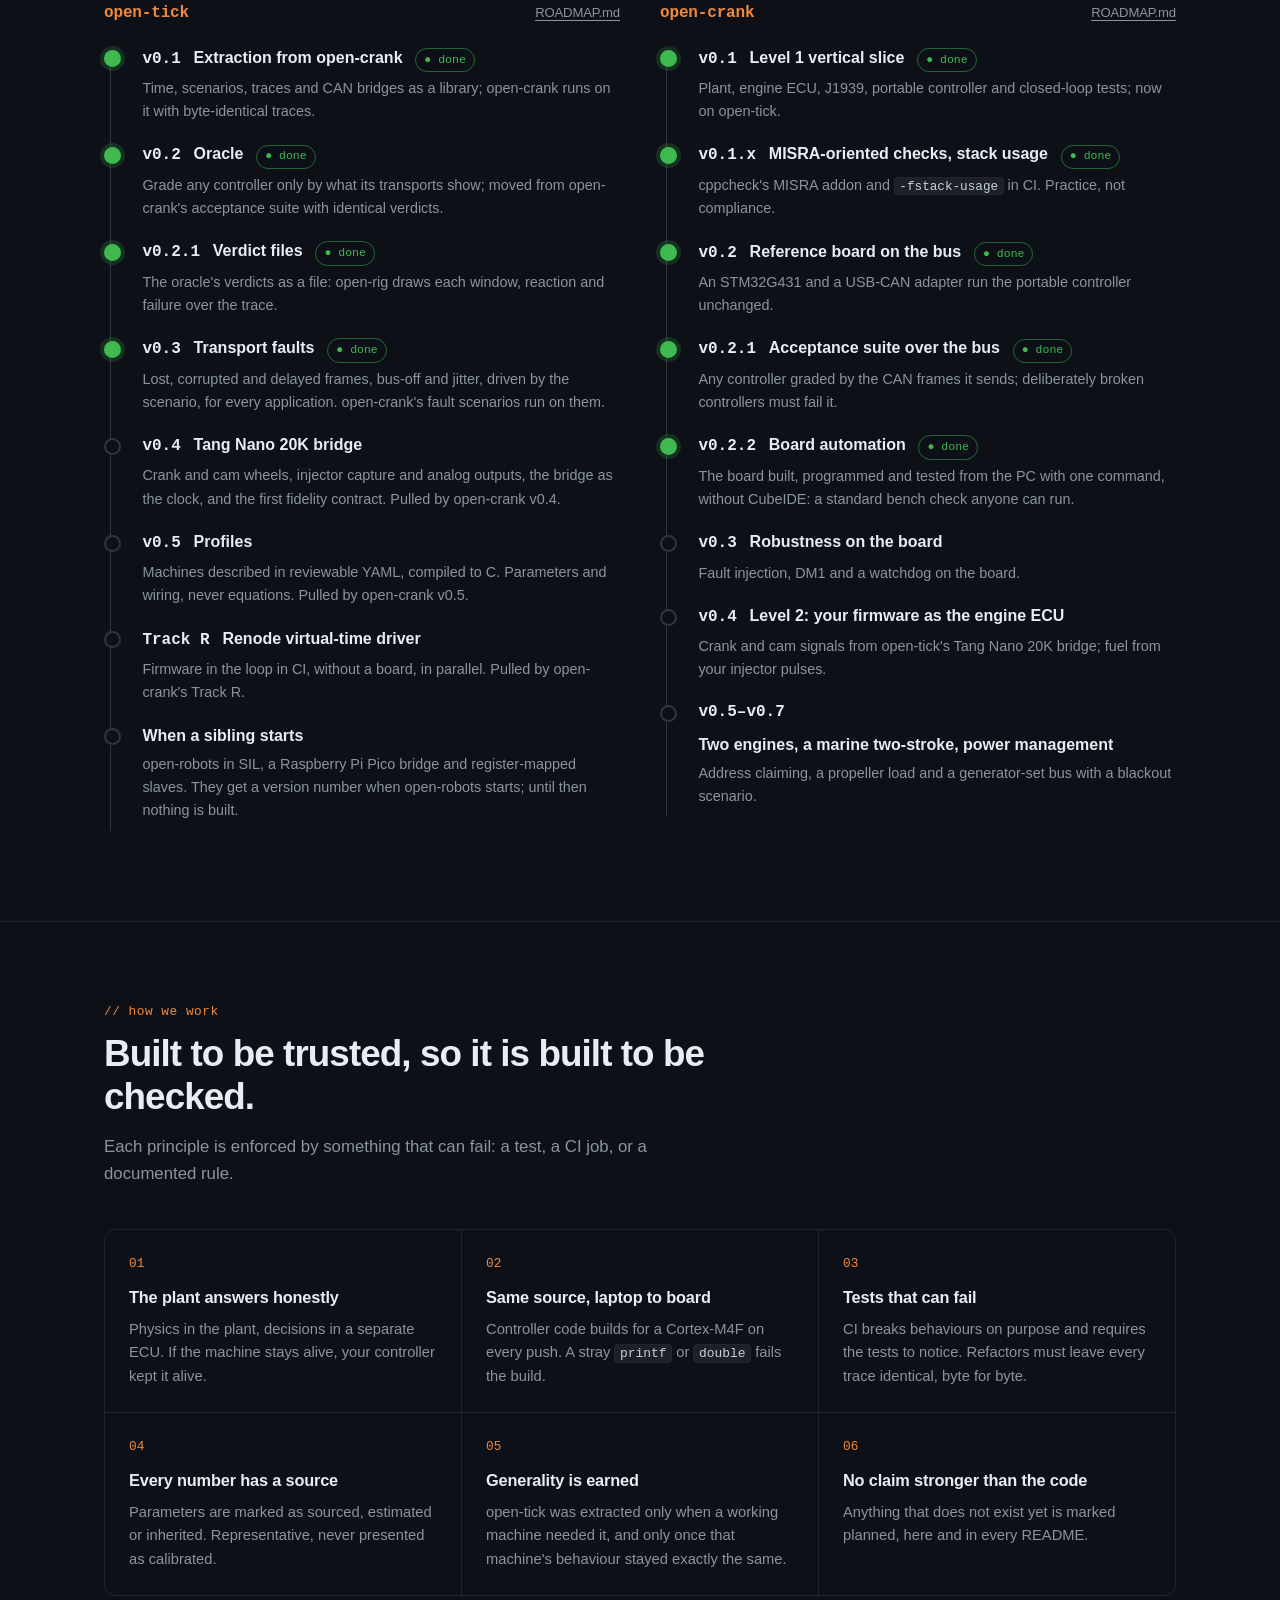
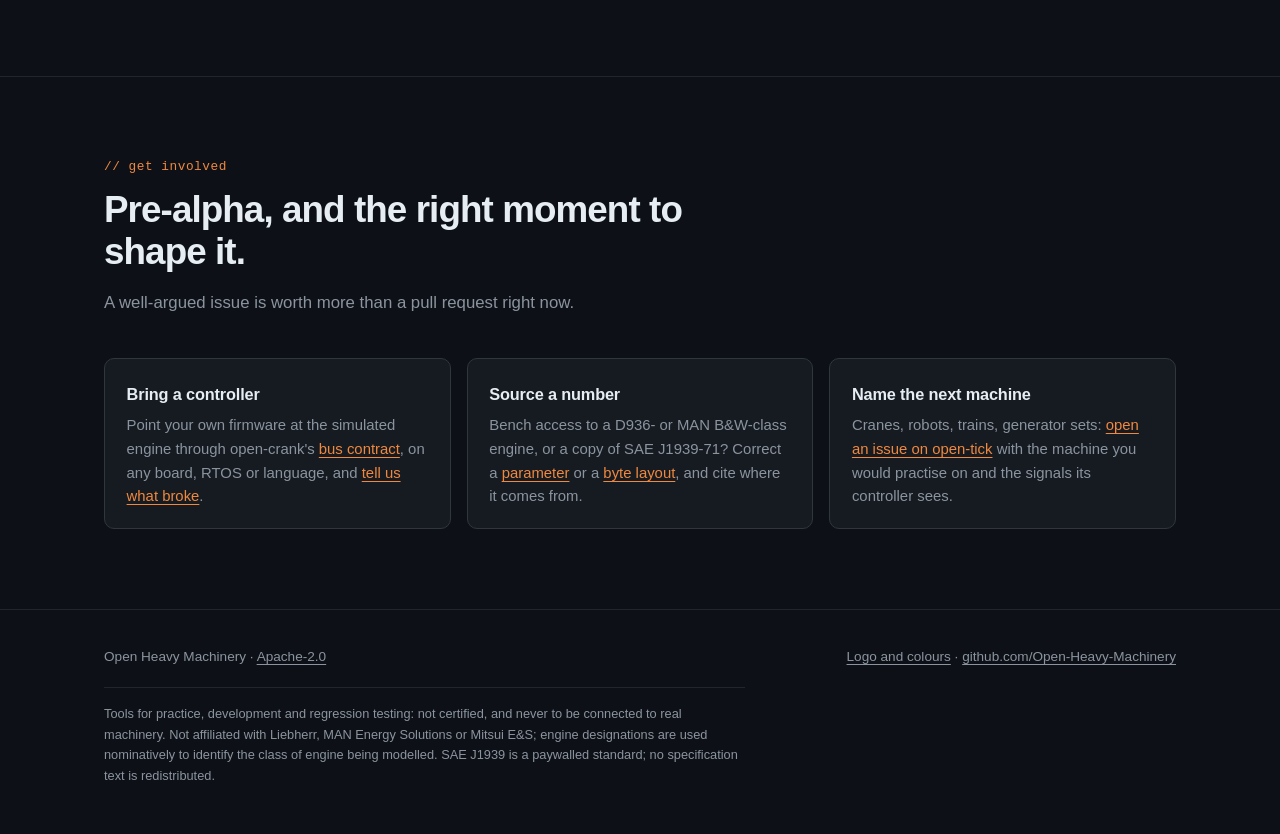
==== commit b9930844: "open-tick v0.3: transport faults Home: open-tick v0.3 done (board, project card, timeline), mutation" ====
--- a/index.html
+++ b/index.html
@@ -77,7 +77,7 @@
         <figure class="term" aria-labelledby="board-caption">
           <div class="term-bar" aria-hidden="true"><i></i><i></i><i></i><span>github.com/Open-Heavy-Machinery</span></div>
           <ul class="board">
-            <li><a class="name" href="open-tick/">open-tick</a><span class="ver">v0.2.1</span><span class="state">● done</span><span class="what">One clock, scenarios as data, traces, CAN / CAN FD bridges and an oracle that grades by frames and writes its verdicts. The core every project runs on.</span></li>
+            <li><a class="name" href="open-tick/">open-tick</a><span class="ver">v0.3</span><span class="state">● done</span><span class="what">One clock, scenarios as data, traces, CAN / CAN FD bridges with transport faults, and an oracle that grades by frames and writes its verdicts. The core every project runs on.</span></li>
             <li><a class="name" href="open-crank/">open-crank</a><span class="ver">v0.2.2</span><span class="state">● done</span><span class="what">A heavy-duty diesel that answers back over J1939: plant, engine ECU, hydraulic load. Runs on open-tick.</span></li>
             <li><a class="name" href="https://github.com/Open-Heavy-Machinery/open-rig">open-rig</a><span class="ver">v0.2</span><span class="state">● done</span><span class="what">A static browser viewer for open-tick traces: one trace, or two on the same time axis, with the oracle's verdicts drawn over them. open-crank ships a layout for it.</span></li>
             <li><span class="name">open-robots</span><span class="ver">—</span><span class="state planned">○ future, after open-crank</span><span class="what">DC motors, encoders and IMUs for robot firmware, on open-tick, with no J1939.</span></li>
@@ -116,7 +116,7 @@
         <p class="intro">Each machine is its own project with its own physics and protocols. What they share lives in open-tick, and nothing is moved there until a second machine needs it. <strong>open-crank is the priority.</strong> open-tick grows only when open-crank needs it; sibling applications such as open-robots come later.</p>
         <div class="family">
           <article class="project">
-            <div class="top"><span class="pname">open-tick</span><span class="chip now">v0.2.1 done</span></div>
+            <div class="top"><span class="pname">open-tick</span><span class="chip now">v0.3 done</span></div>
             <h3>The beat a simulated machine keeps.</h3>
             <p>Simulated time that never reads a clock, and the bridges that carry a machine's signals to real silicon.</p>
             <ul>
@@ -124,7 +124,8 @@
               <li>scenarios as data, traces that refuse to shift a column</li>
               <li>CAN and CAN FD: in memory, or on SocketCAN</li>
               <li>an oracle that grades any controller by the frames it sends, and writes its verdicts for viewers</li>
-              <li>next: transport faults, then crank wheels on a Tang Nano 20K's pins</li>
+              <li>transport faults: lost, delayed, jittered and corrupted frames, and bus-off</li>
+              <li>next: crank wheels on a Tang Nano 20K's pins</li>
             </ul>
             <div class="links"><a class="main" href="open-tick/">open-tick</a><a href="https://github.com/Open-Heavy-Machinery/open-tick">GitHub</a></div>
           </article>
@@ -243,7 +244,7 @@
         <p class="intro">Pre-alpha does not mean unchecked. These are results from the projects' own CI, and each links to where it is checked.</p>
         <div class="stats">
           <div class="stat"><div class="value">6 / 6</div><div class="label">open-crank scenarios with byte-identical traces after open-tick's extraction (<a href="https://github.com/Open-Heavy-Machinery/open-crank/pull/1">#1</a>)</div></div>
-          <div class="stat"><div class="value">19 + 19</div><div class="label">deliberate mutations, in <a href="https://github.com/Open-Heavy-Machinery/open-crank/blob/main/tools/mutation_check.sh">open-crank</a> and <a href="https://github.com/Open-Heavy-Machinery/open-tick/blob/main/tools/mutation_check.sh">open-tick</a>, each caught by the tests</div></div>
+          <div class="stat"><div class="value">19 + 27</div><div class="label">deliberate mutations, in <a href="https://github.com/Open-Heavy-Machinery/open-crank/blob/main/tools/mutation_check.sh">open-crank</a> and <a href="https://github.com/Open-Heavy-Machinery/open-tick/blob/main/tools/mutation_check.sh">open-tick</a>, each caught by the tests</div></div>
           <div class="stat"><div class="value">2,594 B</div><div class="label">reference controller and J1939 codec, built for a Cortex-M4F with no <code>double</code> and nothing from libc</div></div>
           <div class="stat"><div class="value">CAN FD</div><div class="label">64-byte frames round-tripped through open-tick's SocketCAN bridge on <code>vcan</code> in CI</div></div>
         </div>
@@ -262,7 +263,7 @@
               <li class="done"><div class="tl-head"><span class="tl-ver">v0.1</span><span class="tl-title">Extraction from open-crank</span><span class="chip now">done</span></div><p>Time, scenarios, traces and CAN bridges as a library; open-crank runs on it with byte-identical traces.</p></li>
               <li class="done"><div class="tl-head"><span class="tl-ver">v0.2</span><span class="tl-title">Oracle</span><span class="chip now">done</span></div><p>Grade any controller only by what its transports show; moved from open-crank's acceptance suite with identical verdicts.</p></li>
               <li class="done"><div class="tl-head"><span class="tl-ver">v0.2.1</span><span class="tl-title">Verdict files</span><span class="chip now">done</span></div><p>The oracle's verdicts as a file: open-rig draws each window, reaction and failure over the trace.</p></li>
-              <li><div class="tl-head"><span class="tl-ver">v0.3</span><span class="tl-title">Transport faults</span></div><p>Lost, corrupted and delayed frames, bus-off and jitter, for every application. Pulled by open-crank v0.3.</p></li>
+              <li class="done"><div class="tl-head"><span class="tl-ver">v0.3</span><span class="tl-title">Transport faults</span><span class="chip now">done</span></div><p>Lost, corrupted and delayed frames, bus-off and jitter, driven by the scenario, for every application. open-crank's fault scenarios run on them.</p></li>
               <li><div class="tl-head"><span class="tl-ver">v0.4</span><span class="tl-title">Tang Nano 20K bridge</span></div><p>Crank and cam wheels, injector capture and analog outputs, the bridge as the clock, and the first fidelity contract. Pulled by open-crank v0.4.</p></li>
               <li><div class="tl-head"><span class="tl-ver">v0.5</span><span class="tl-title">Profiles</span></div><p>Machines described in reviewable YAML, compiled to C. Parameters and wiring, never equations. Pulled by open-crank v0.5.</p></li>
               <li><div class="tl-head"><span class="tl-ver">Track R</span><span class="tl-title">Renode virtual-time driver</span></div><p>Firmware in the loop in CI, without a board, in parallel. Pulled by open-crank's Track R.</p></li>
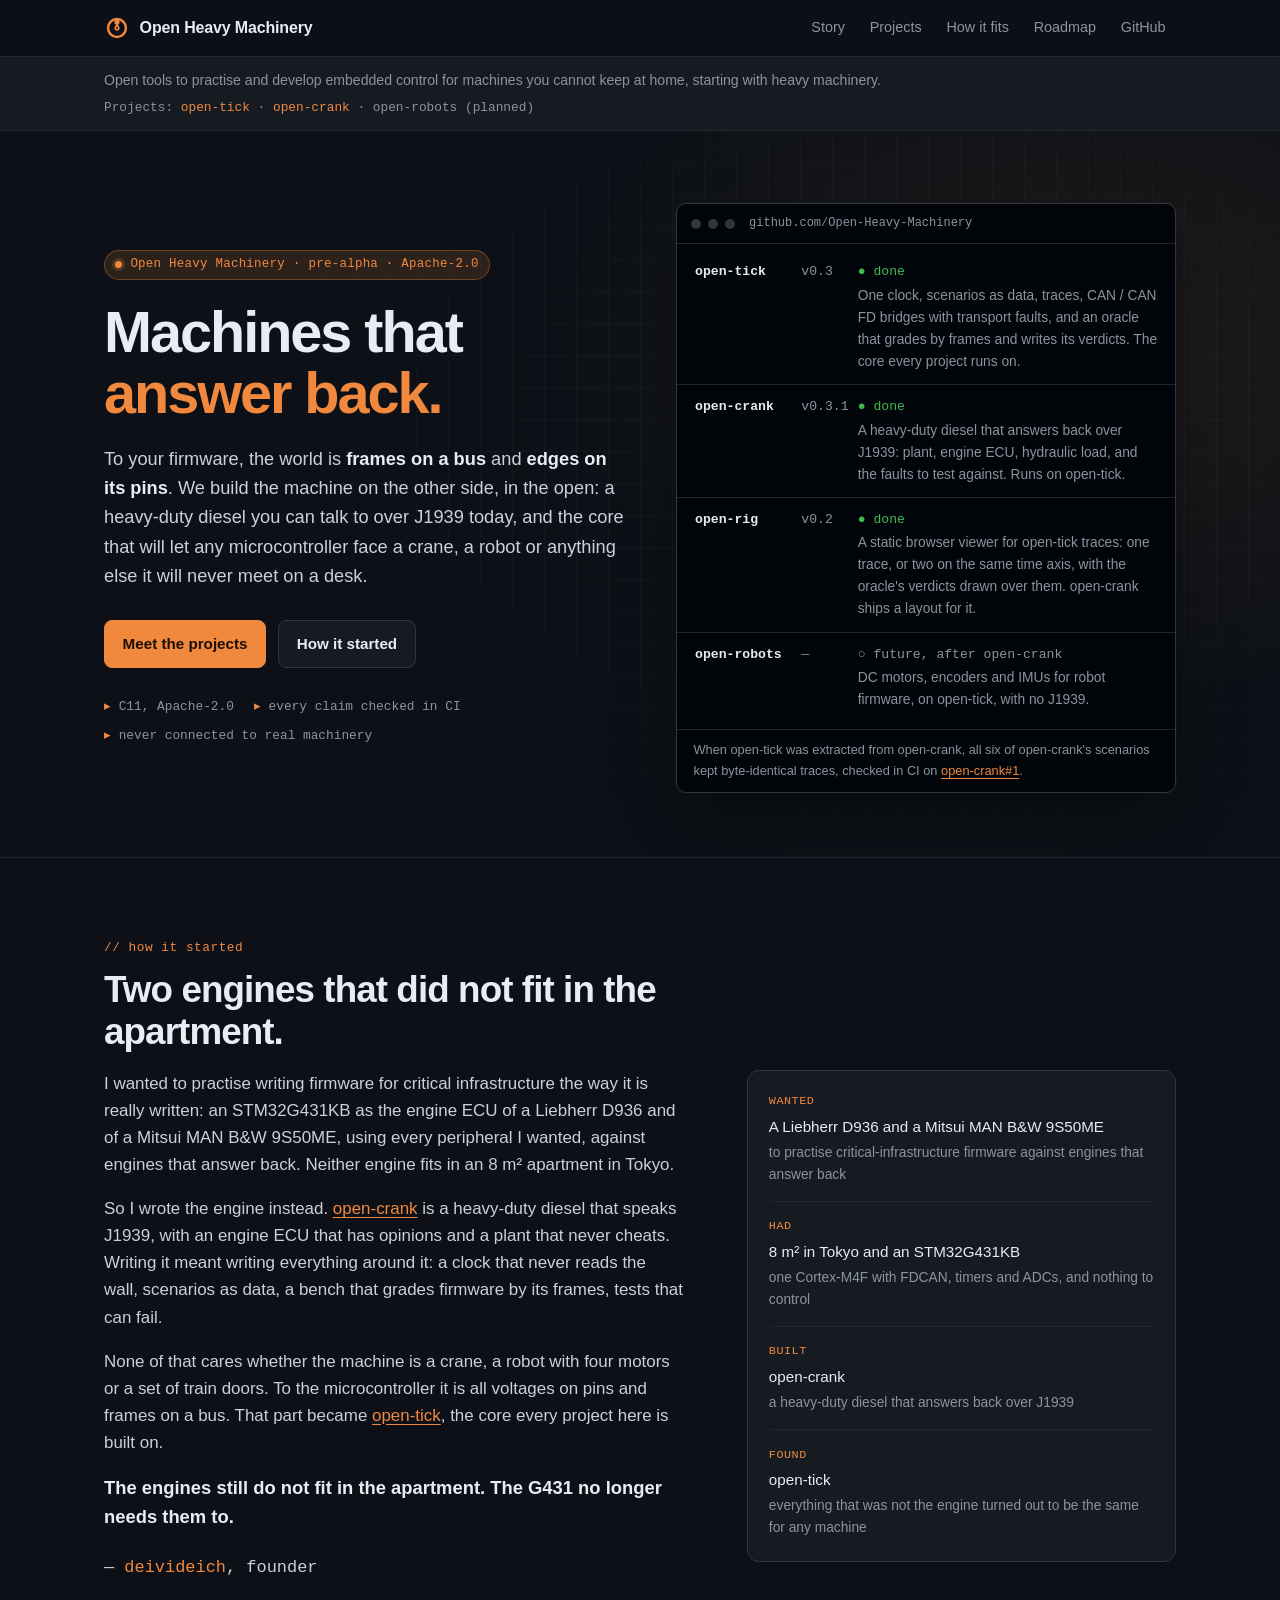
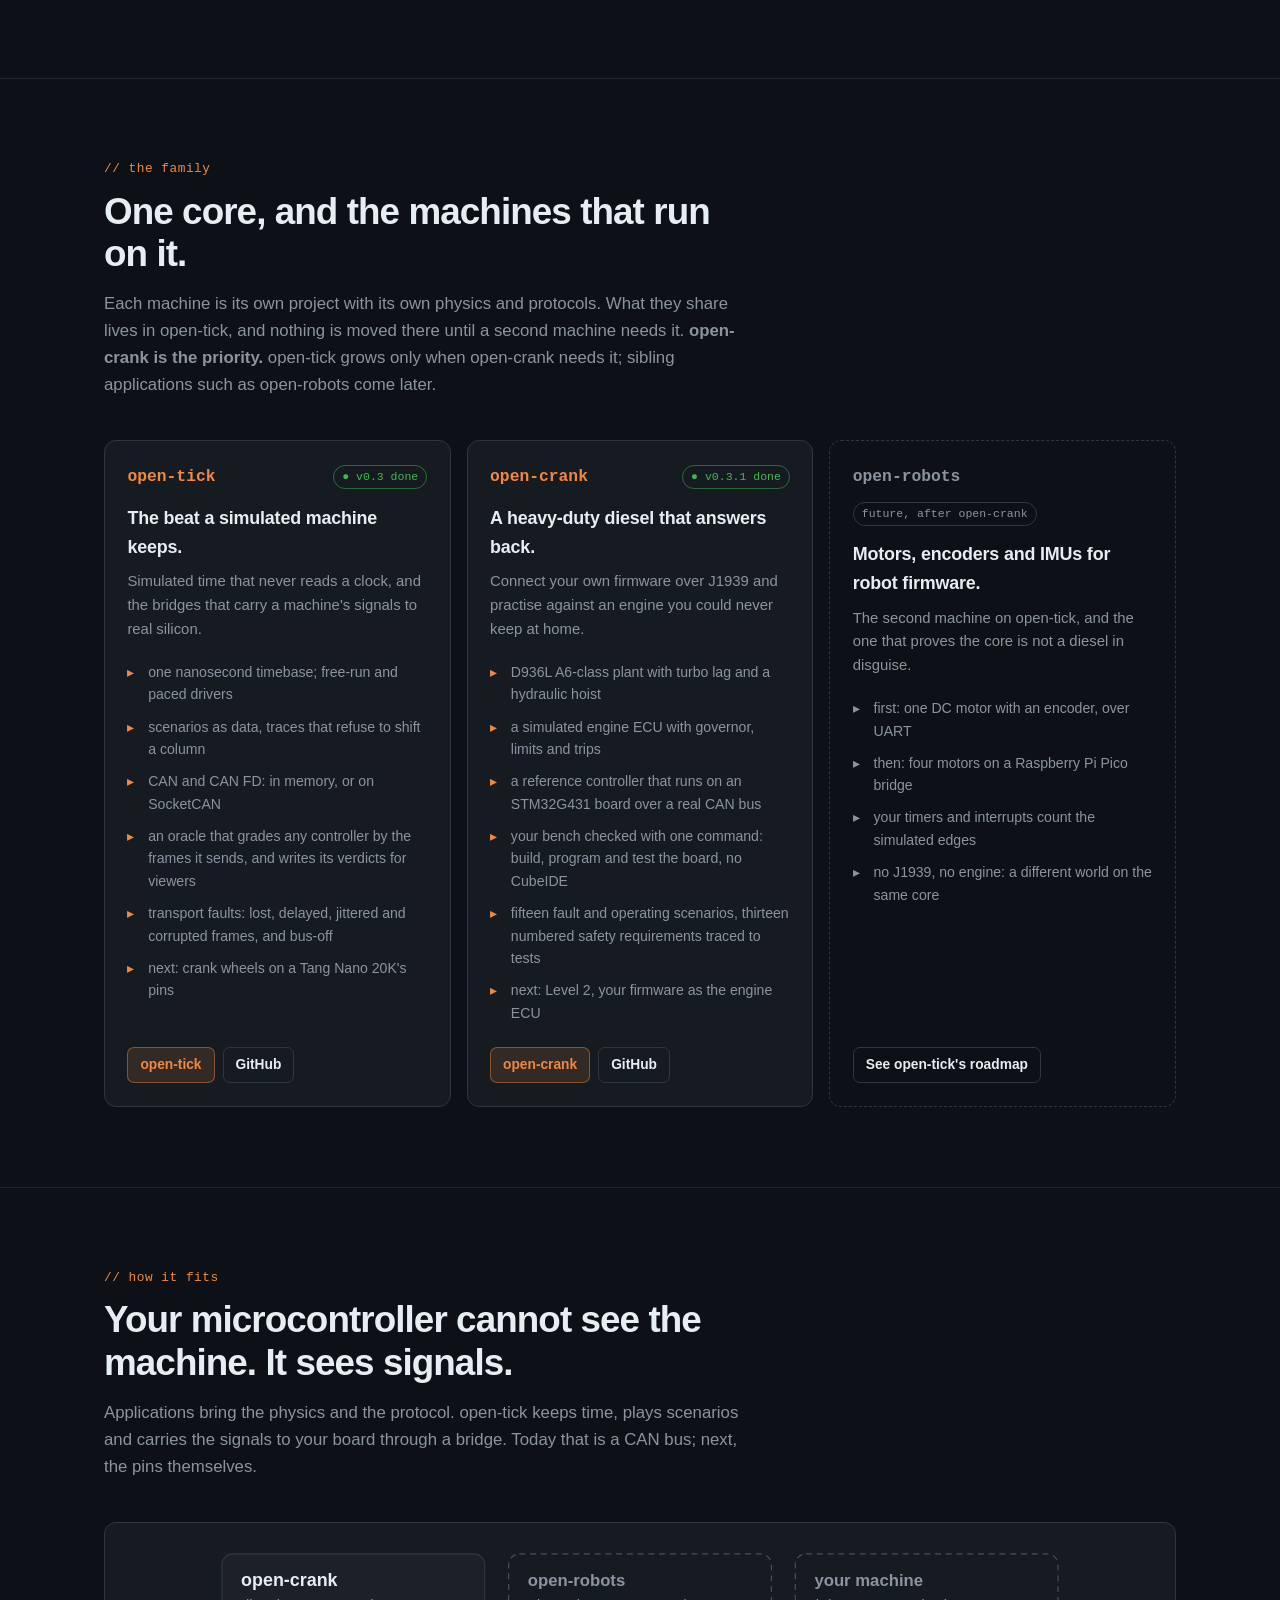
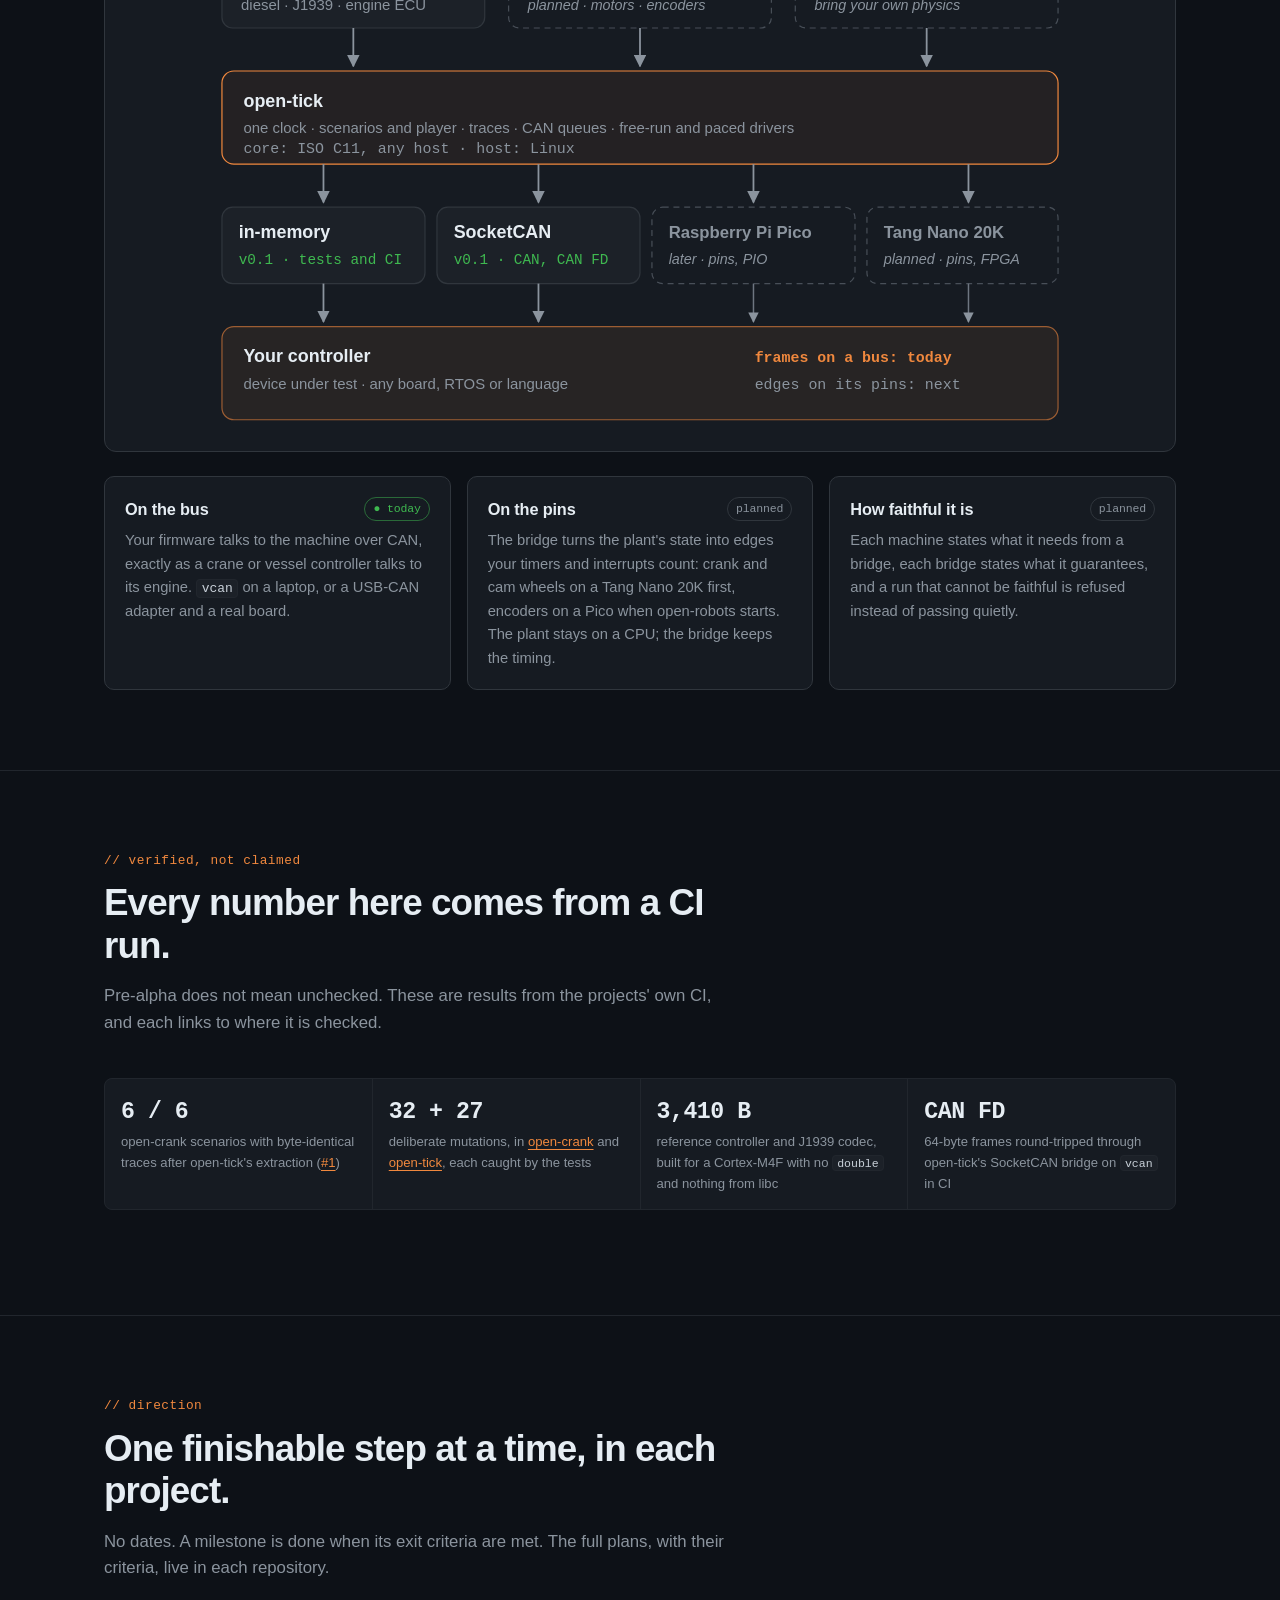
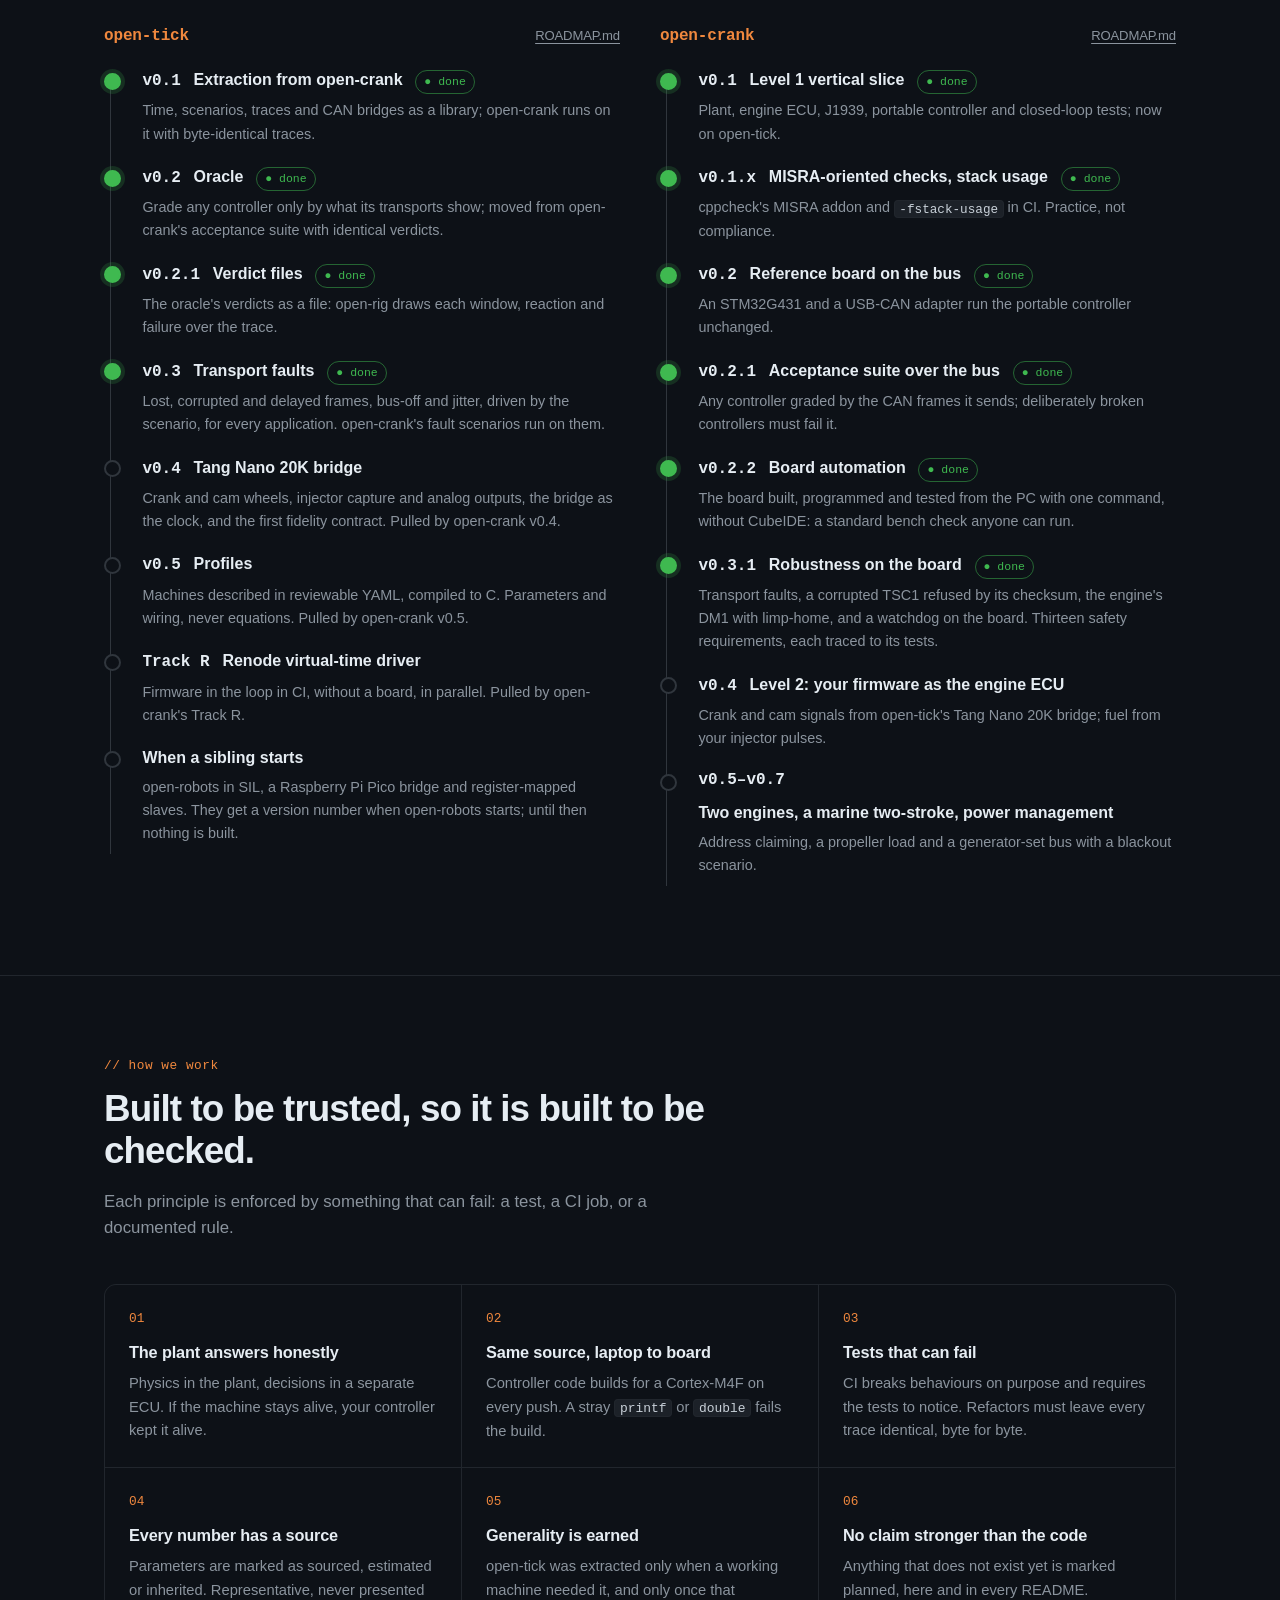
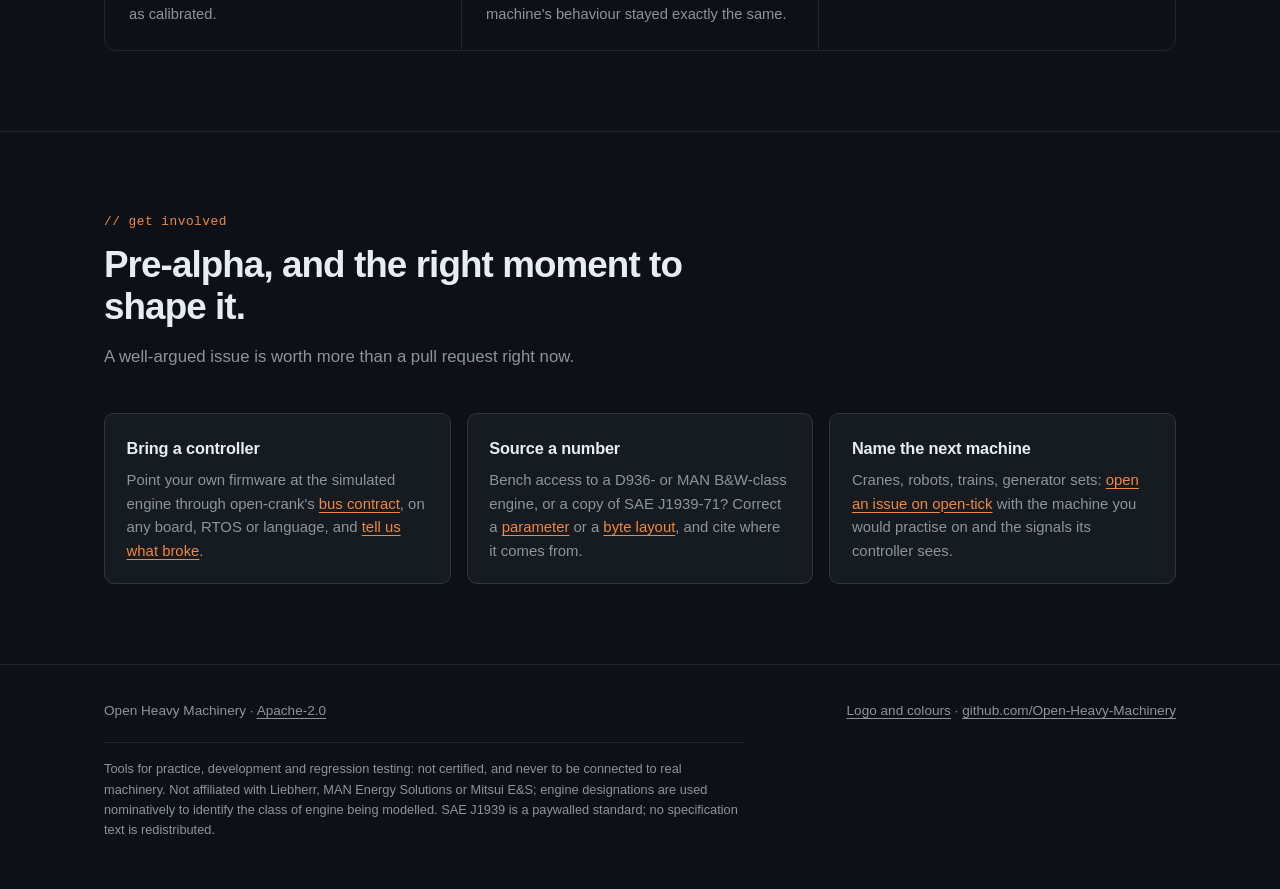
==== commit c37b4838: "open-crank v0.3.1: robustness on the board Home: open-crank v0.3.1 done (board, project card, timeli" ====
--- a/index.html
+++ b/index.html
@@ -78,7 +78,7 @@
           <div class="term-bar" aria-hidden="true"><i></i><i></i><i></i><span>github.com/Open-Heavy-Machinery</span></div>
           <ul class="board">
             <li><a class="name" href="open-tick/">open-tick</a><span class="ver">v0.3</span><span class="state">● done</span><span class="what">One clock, scenarios as data, traces, CAN / CAN FD bridges with transport faults, and an oracle that grades by frames and writes its verdicts. The core every project runs on.</span></li>
-            <li><a class="name" href="open-crank/">open-crank</a><span class="ver">v0.2.2</span><span class="state">● done</span><span class="what">A heavy-duty diesel that answers back over J1939: plant, engine ECU, hydraulic load. Runs on open-tick.</span></li>
+            <li><a class="name" href="open-crank/">open-crank</a><span class="ver">v0.3.1</span><span class="state">● done</span><span class="what">A heavy-duty diesel that answers back over J1939: plant, engine ECU, hydraulic load, and the faults to test against. Runs on open-tick.</span></li>
             <li><a class="name" href="https://github.com/Open-Heavy-Machinery/open-rig">open-rig</a><span class="ver">v0.2</span><span class="state">● done</span><span class="what">A static browser viewer for open-tick traces: one trace, or two on the same time axis, with the oracle's verdicts drawn over them. open-crank ships a layout for it.</span></li>
             <li><span class="name">open-robots</span><span class="ver">—</span><span class="state planned">○ future, after open-crank</span><span class="what">DC motors, encoders and IMUs for robot firmware, on open-tick, with no J1939.</span></li>
           </ul>
@@ -130,7 +130,7 @@
             <div class="links"><a class="main" href="open-tick/">open-tick</a><a href="https://github.com/Open-Heavy-Machinery/open-tick">GitHub</a></div>
           </article>
           <article class="project">
-            <div class="top"><span class="pname">open-crank</span><span class="chip now">v0.2.2 done</span></div>
+            <div class="top"><span class="pname">open-crank</span><span class="chip now">v0.3.1 done</span></div>
             <h3>A heavy-duty diesel that answers back.</h3>
             <p>Connect your own firmware over J1939 and practise against an engine you could never keep at home.</p>
             <ul>
@@ -138,7 +138,8 @@
               <li>a simulated engine ECU with governor, limits and trips</li>
               <li>a reference controller that runs on an STM32G431 board over a real CAN bus</li>
               <li>your bench checked with one command: build, program and test the board, no CubeIDE</li>
-              <li>next: robustness on the board: fault injection, DM1 and a watchdog</li>
+              <li>fifteen fault and operating scenarios, thirteen numbered safety requirements traced to tests</li>
+              <li>next: Level 2, your firmware as the engine ECU</li>
             </ul>
             <div class="links"><a class="main" href="open-crank/">open-crank</a><a href="https://github.com/Open-Heavy-Machinery/open-crank">GitHub</a></div>
           </article>
@@ -244,8 +245,8 @@
         <p class="intro">Pre-alpha does not mean unchecked. These are results from the projects' own CI, and each links to where it is checked.</p>
         <div class="stats">
           <div class="stat"><div class="value">6 / 6</div><div class="label">open-crank scenarios with byte-identical traces after open-tick's extraction (<a href="https://github.com/Open-Heavy-Machinery/open-crank/pull/1">#1</a>)</div></div>
-          <div class="stat"><div class="value">19 + 27</div><div class="label">deliberate mutations, in <a href="https://github.com/Open-Heavy-Machinery/open-crank/blob/main/tools/mutation_check.sh">open-crank</a> and <a href="https://github.com/Open-Heavy-Machinery/open-tick/blob/main/tools/mutation_check.sh">open-tick</a>, each caught by the tests</div></div>
-          <div class="stat"><div class="value">2,594 B</div><div class="label">reference controller and J1939 codec, built for a Cortex-M4F with no <code>double</code> and nothing from libc</div></div>
+          <div class="stat"><div class="value">32 + 27</div><div class="label">deliberate mutations, in <a href="https://github.com/Open-Heavy-Machinery/open-crank/blob/main/tools/mutation_check.sh">open-crank</a> and <a href="https://github.com/Open-Heavy-Machinery/open-tick/blob/main/tools/mutation_check.sh">open-tick</a>, each caught by the tests</div></div>
+          <div class="stat"><div class="value">3,410 B</div><div class="label">reference controller and J1939 codec, built for a Cortex-M4F with no <code>double</code> and nothing from libc</div></div>
           <div class="stat"><div class="value">CAN FD</div><div class="label">64-byte frames round-tripped through open-tick's SocketCAN bridge on <code>vcan</code> in CI</div></div>
         </div>
       </div>
@@ -278,7 +279,7 @@
               <li class="done"><div class="tl-head"><span class="tl-ver">v0.2</span><span class="tl-title">Reference board on the bus</span><span class="chip now">done</span></div><p>An STM32G431 and a USB-CAN adapter run the portable controller unchanged.</p></li>
               <li class="done"><div class="tl-head"><span class="tl-ver">v0.2.1</span><span class="tl-title">Acceptance suite over the bus</span><span class="chip now">done</span></div><p>Any controller graded by the CAN frames it sends; deliberately broken controllers must fail it.</p></li>
               <li class="done"><div class="tl-head"><span class="tl-ver">v0.2.2</span><span class="tl-title">Board automation</span><span class="chip now">done</span></div><p>The board built, programmed and tested from the PC with one command, without CubeIDE: a standard bench check anyone can run.</p></li>
-              <li><div class="tl-head"><span class="tl-ver">v0.3</span><span class="tl-title">Robustness on the board</span></div><p>Fault injection, DM1 and a watchdog on the board.</p></li>
+              <li class="done"><div class="tl-head"><span class="tl-ver">v0.3.1</span><span class="tl-title">Robustness on the board</span><span class="chip now">done</span></div><p>Transport faults, a corrupted TSC1 refused by its checksum, the engine's DM1 with limp-home, and a watchdog on the board. Thirteen safety requirements, each traced to its tests.</p></li>
               <li><div class="tl-head"><span class="tl-ver">v0.4</span><span class="tl-title">Level 2: your firmware as the engine ECU</span></div><p>Crank and cam signals from open-tick's Tang Nano 20K bridge; fuel from your injector pulses.</p></li>
               <li><div class="tl-head"><span class="tl-ver">v0.5–v0.7</span><span class="tl-title">Two engines, a marine two-stroke, power management</span></div><p>Address claiming, a propeller load and a generator-set bus with a blackout scenario.</p></li>
             </ol>
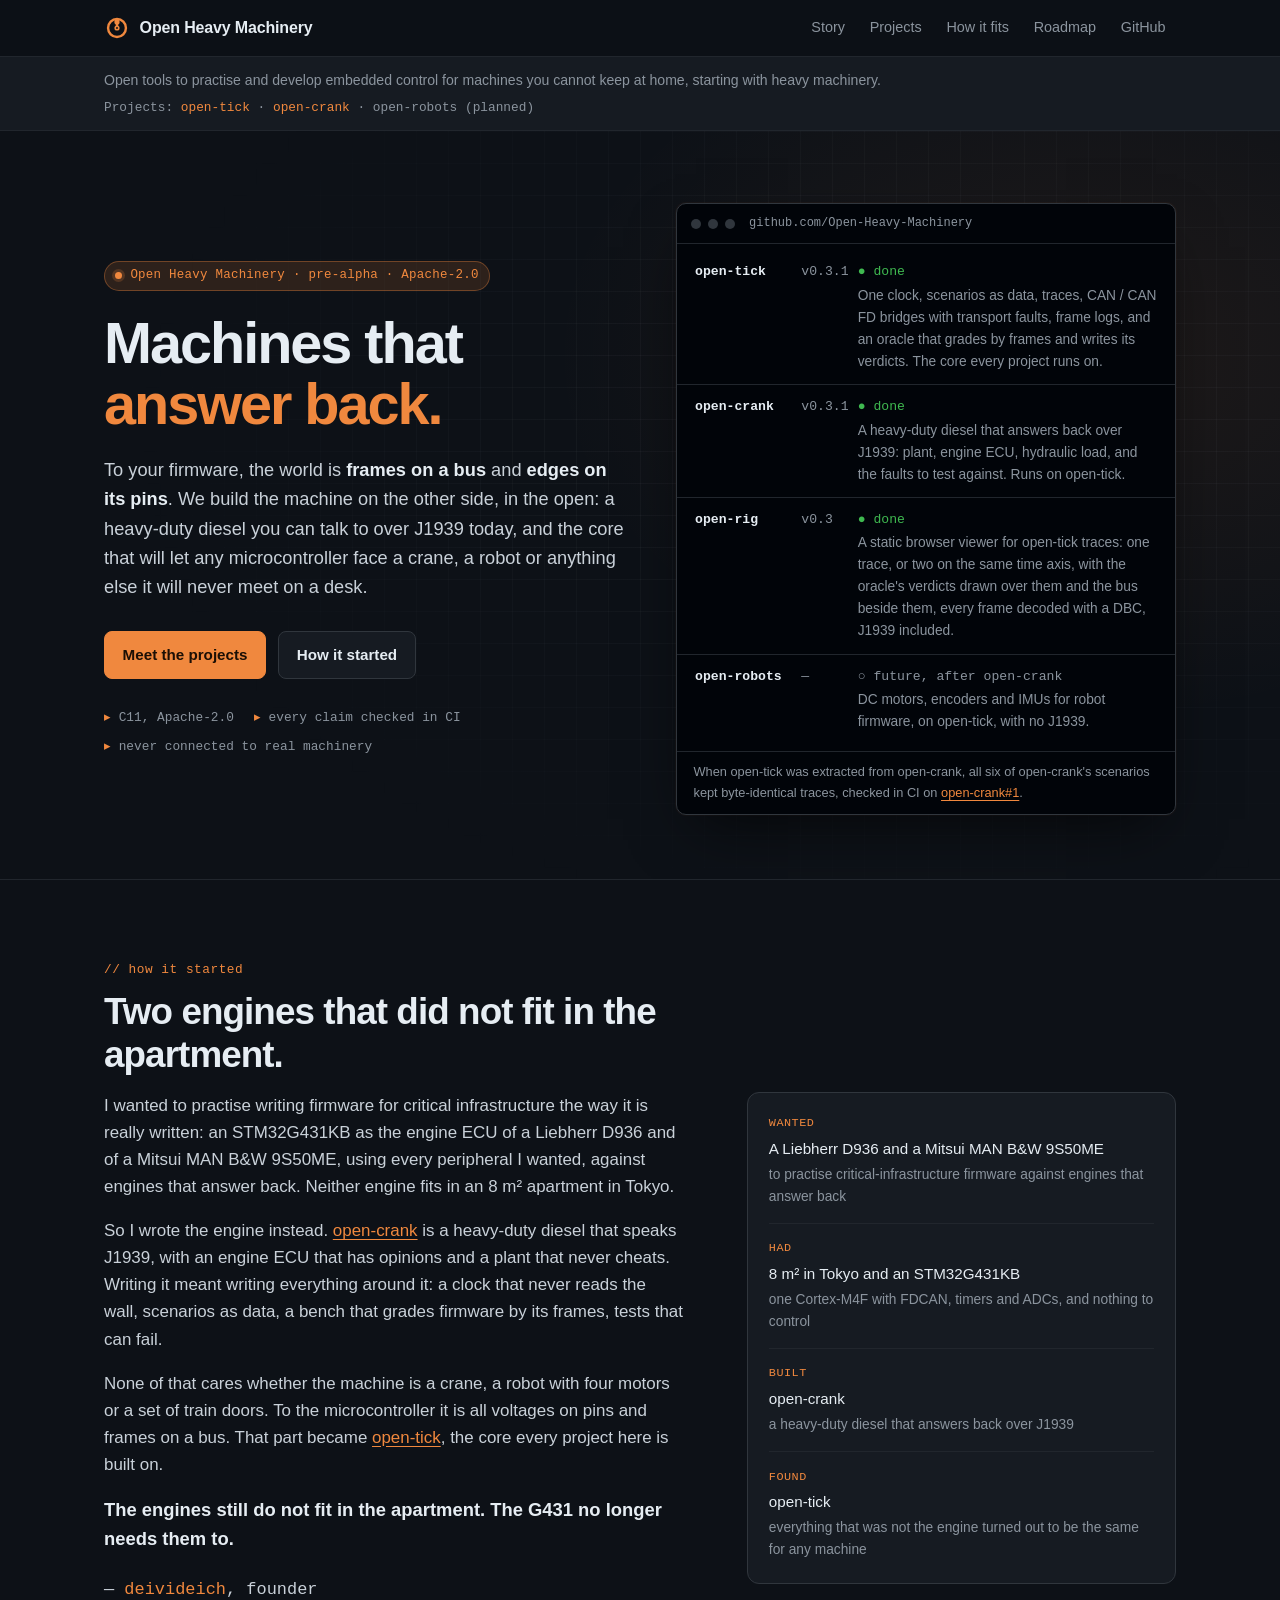
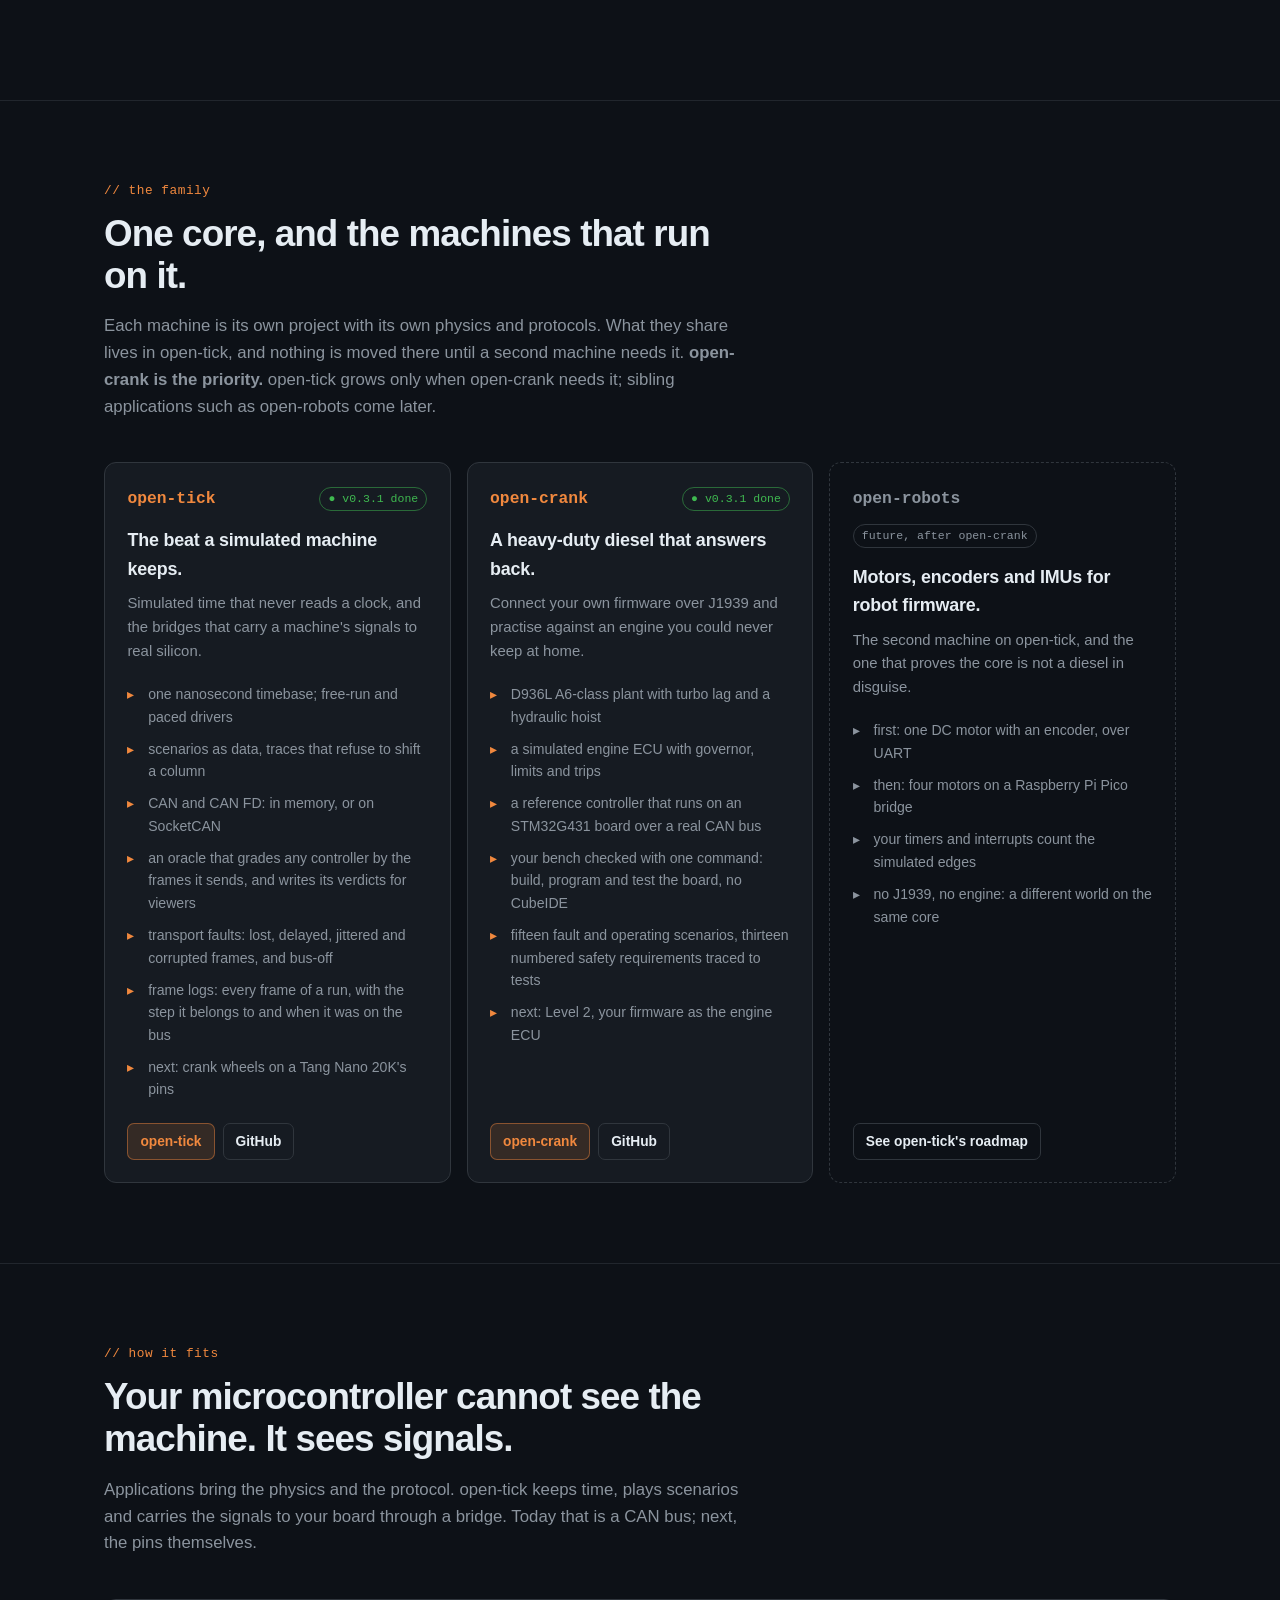
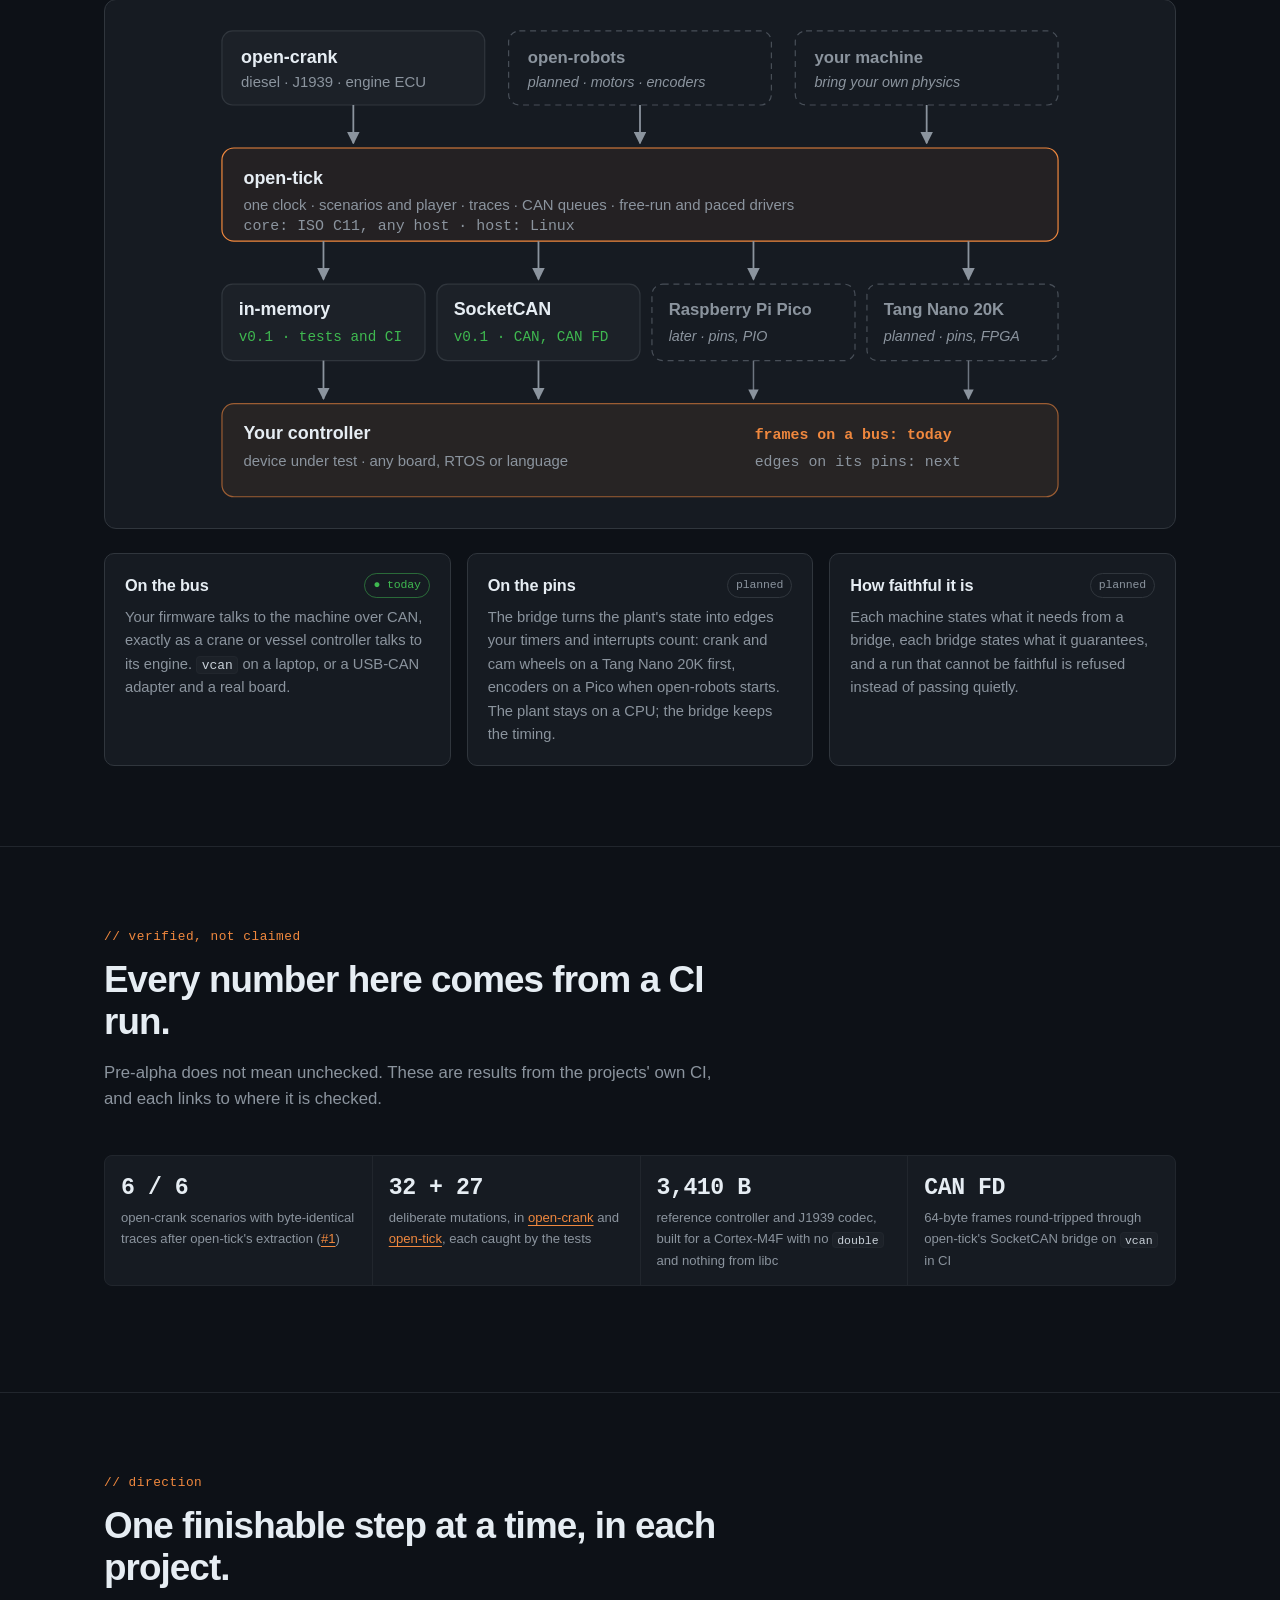
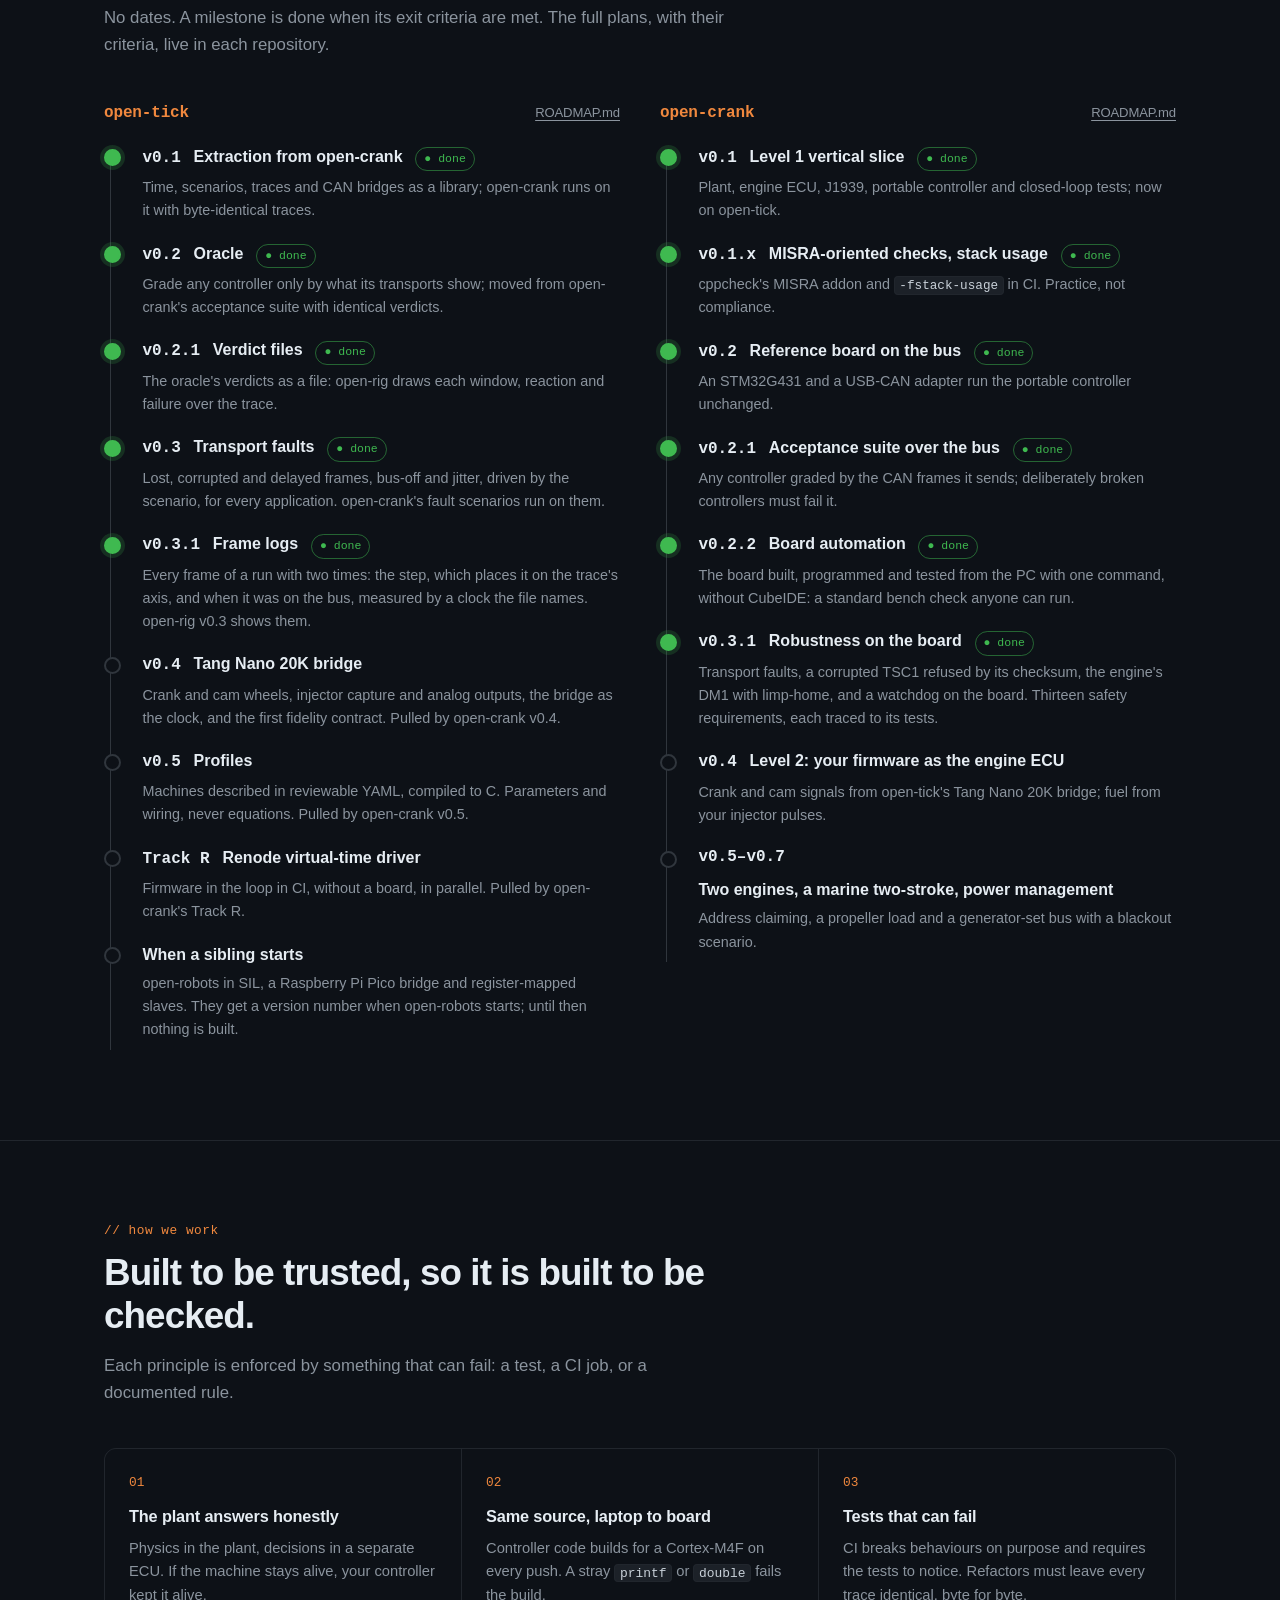
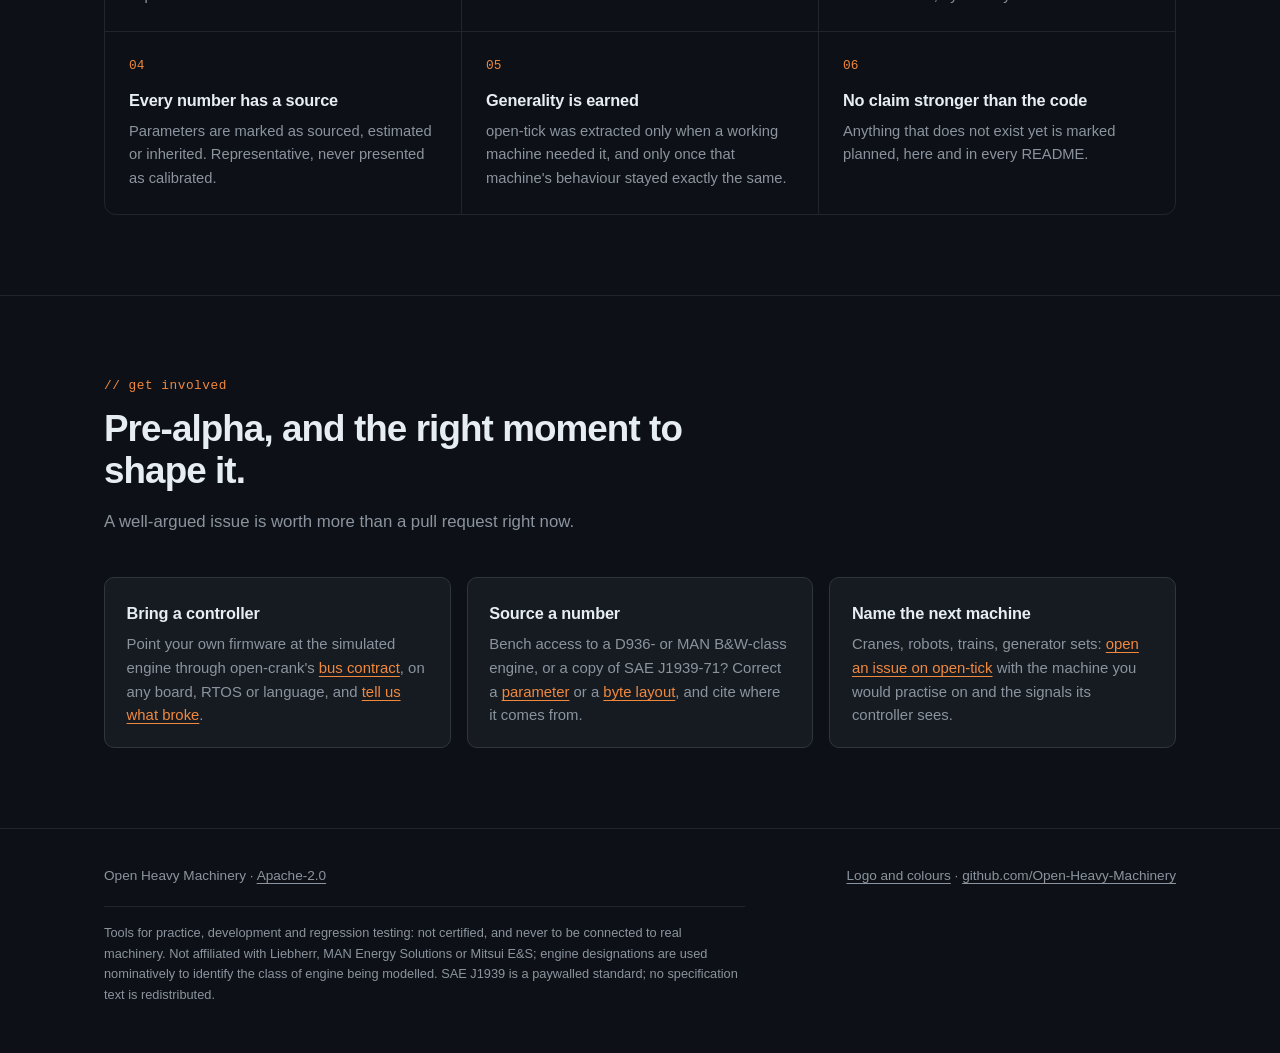
==== commit 6d585d0f: "open-tick v0.3.1 and open-rig v0.3: frame logs and the bus view Home: open-tick v0.3.1 done (board, " ====
--- a/index.html
+++ b/index.html
@@ -77,9 +77,9 @@
         <figure class="term" aria-labelledby="board-caption">
           <div class="term-bar" aria-hidden="true"><i></i><i></i><i></i><span>github.com/Open-Heavy-Machinery</span></div>
           <ul class="board">
-            <li><a class="name" href="open-tick/">open-tick</a><span class="ver">v0.3</span><span class="state">● done</span><span class="what">One clock, scenarios as data, traces, CAN / CAN FD bridges with transport faults, and an oracle that grades by frames and writes its verdicts. The core every project runs on.</span></li>
+            <li><a class="name" href="open-tick/">open-tick</a><span class="ver">v0.3.1</span><span class="state">● done</span><span class="what">One clock, scenarios as data, traces, CAN / CAN FD bridges with transport faults, frame logs, and an oracle that grades by frames and writes its verdicts. The core every project runs on.</span></li>
             <li><a class="name" href="open-crank/">open-crank</a><span class="ver">v0.3.1</span><span class="state">● done</span><span class="what">A heavy-duty diesel that answers back over J1939: plant, engine ECU, hydraulic load, and the faults to test against. Runs on open-tick.</span></li>
-            <li><a class="name" href="https://github.com/Open-Heavy-Machinery/open-rig">open-rig</a><span class="ver">v0.2</span><span class="state">● done</span><span class="what">A static browser viewer for open-tick traces: one trace, or two on the same time axis, with the oracle's verdicts drawn over them. open-crank ships a layout for it.</span></li>
+            <li><a class="name" href="https://github.com/Open-Heavy-Machinery/open-rig">open-rig</a><span class="ver">v0.3</span><span class="state">● done</span><span class="what">A static browser viewer for open-tick traces: one trace, or two on the same time axis, with the oracle's verdicts drawn over them and the bus beside them, every frame decoded with a DBC, J1939 included.</span></li>
             <li><span class="name">open-robots</span><span class="ver">—</span><span class="state planned">○ future, after open-crank</span><span class="what">DC motors, encoders and IMUs for robot firmware, on open-tick, with no J1939.</span></li>
           </ul>
           <figcaption class="term-foot" id="board-caption">When open-tick was extracted from open-crank, all six of open-crank's scenarios kept byte-identical traces, checked in CI on <a href="https://github.com/Open-Heavy-Machinery/open-crank/pull/1">open-crank#1</a>.</figcaption>
@@ -116,7 +116,7 @@
         <p class="intro">Each machine is its own project with its own physics and protocols. What they share lives in open-tick, and nothing is moved there until a second machine needs it. <strong>open-crank is the priority.</strong> open-tick grows only when open-crank needs it; sibling applications such as open-robots come later.</p>
         <div class="family">
           <article class="project">
-            <div class="top"><span class="pname">open-tick</span><span class="chip now">v0.3 done</span></div>
+            <div class="top"><span class="pname">open-tick</span><span class="chip now">v0.3.1 done</span></div>
             <h3>The beat a simulated machine keeps.</h3>
             <p>Simulated time that never reads a clock, and the bridges that carry a machine's signals to real silicon.</p>
             <ul>
@@ -125,6 +125,7 @@
               <li>CAN and CAN FD: in memory, or on SocketCAN</li>
               <li>an oracle that grades any controller by the frames it sends, and writes its verdicts for viewers</li>
               <li>transport faults: lost, delayed, jittered and corrupted frames, and bus-off</li>
+              <li>frame logs: every frame of a run, with the step it belongs to and when it was on the bus</li>
               <li>next: crank wheels on a Tang Nano 20K's pins</li>
             </ul>
             <div class="links"><a class="main" href="open-tick/">open-tick</a><a href="https://github.com/Open-Heavy-Machinery/open-tick">GitHub</a></div>
@@ -265,6 +266,7 @@
               <li class="done"><div class="tl-head"><span class="tl-ver">v0.2</span><span class="tl-title">Oracle</span><span class="chip now">done</span></div><p>Grade any controller only by what its transports show; moved from open-crank's acceptance suite with identical verdicts.</p></li>
               <li class="done"><div class="tl-head"><span class="tl-ver">v0.2.1</span><span class="tl-title">Verdict files</span><span class="chip now">done</span></div><p>The oracle's verdicts as a file: open-rig draws each window, reaction and failure over the trace.</p></li>
               <li class="done"><div class="tl-head"><span class="tl-ver">v0.3</span><span class="tl-title">Transport faults</span><span class="chip now">done</span></div><p>Lost, corrupted and delayed frames, bus-off and jitter, driven by the scenario, for every application. open-crank's fault scenarios run on them.</p></li>
+              <li class="done"><div class="tl-head"><span class="tl-ver">v0.3.1</span><span class="tl-title">Frame logs</span><span class="chip now">done</span></div><p>Every frame of a run with two times: the step, which places it on the trace's axis, and when it was on the bus, measured by a clock the file names. open-rig v0.3 shows them.</p></li>
               <li><div class="tl-head"><span class="tl-ver">v0.4</span><span class="tl-title">Tang Nano 20K bridge</span></div><p>Crank and cam wheels, injector capture and analog outputs, the bridge as the clock, and the first fidelity contract. Pulled by open-crank v0.4.</p></li>
               <li><div class="tl-head"><span class="tl-ver">v0.5</span><span class="tl-title">Profiles</span></div><p>Machines described in reviewable YAML, compiled to C. Parameters and wiring, never equations. Pulled by open-crank v0.5.</p></li>
               <li><div class="tl-head"><span class="tl-ver">Track R</span><span class="tl-title">Renode virtual-time driver</span></div><p>Firmware in the loop in CI, without a board, in parallel. Pulled by open-crank's Track R.</p></li>
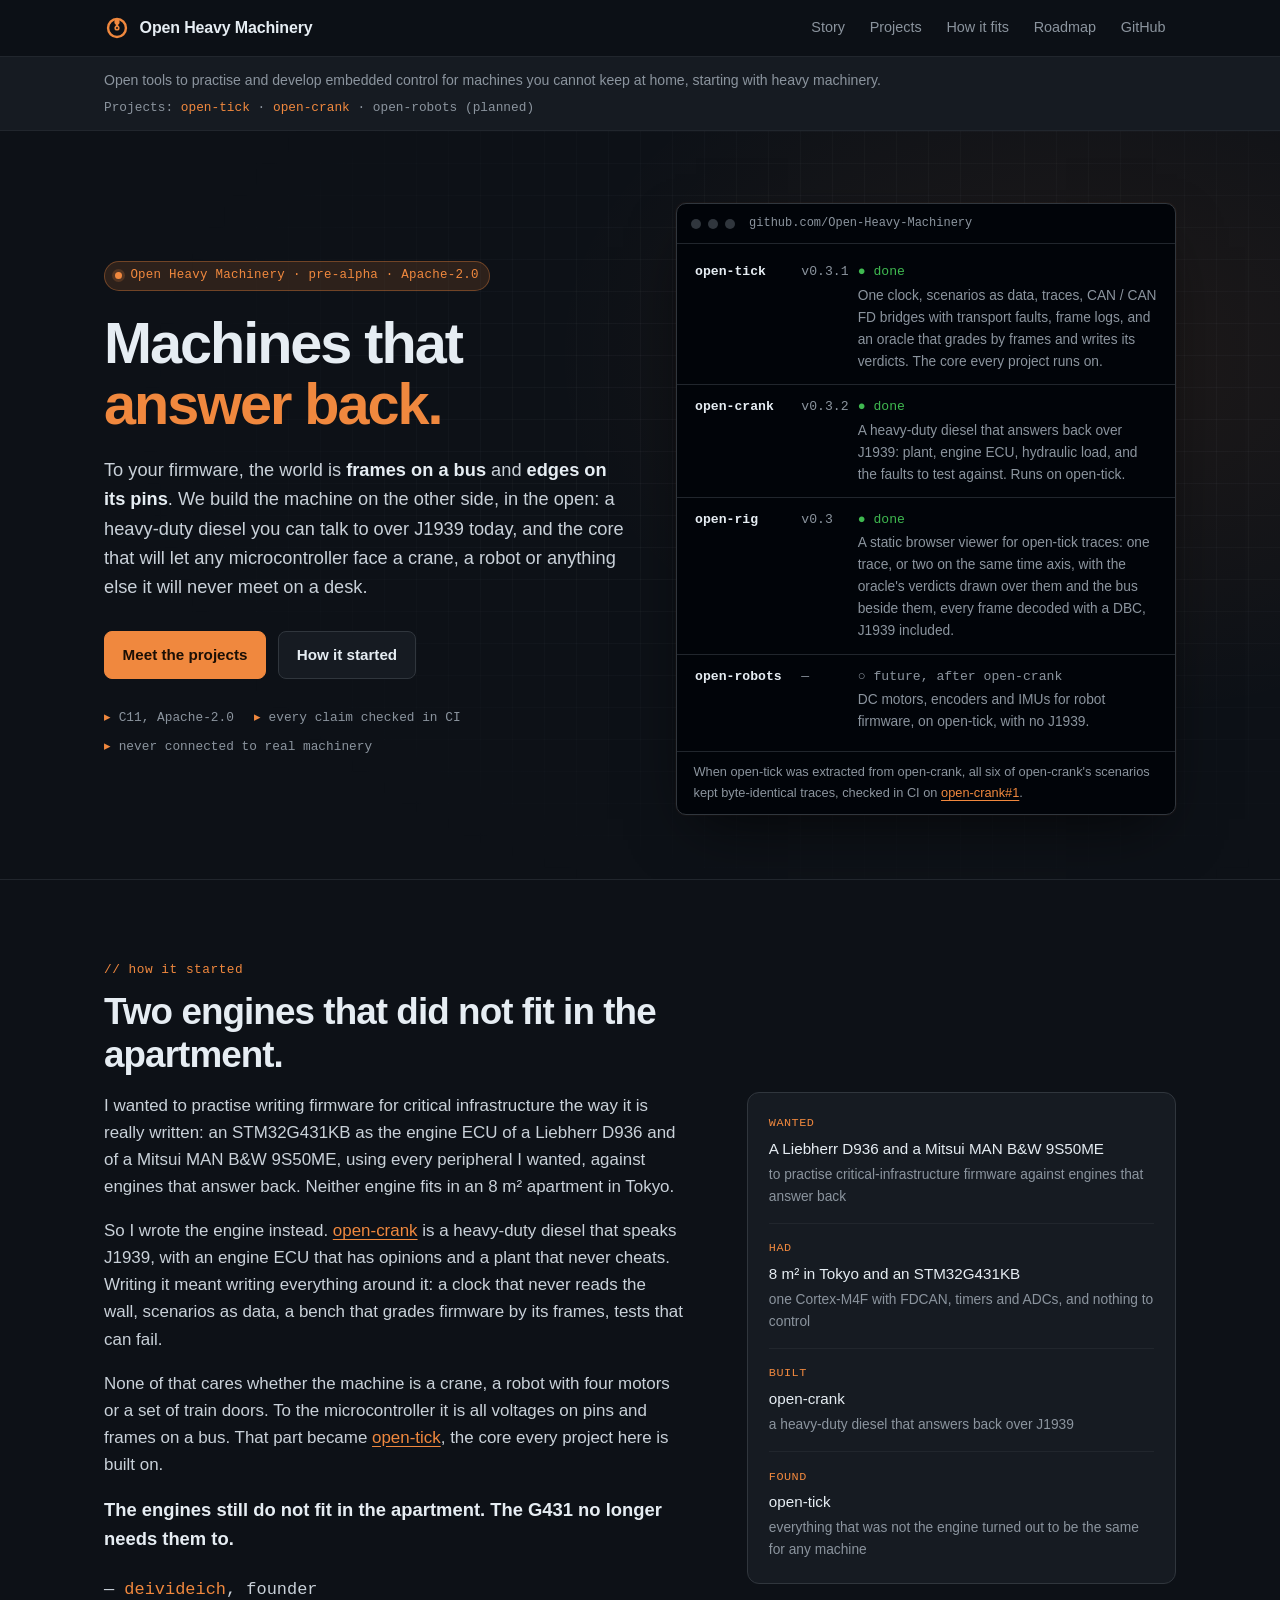
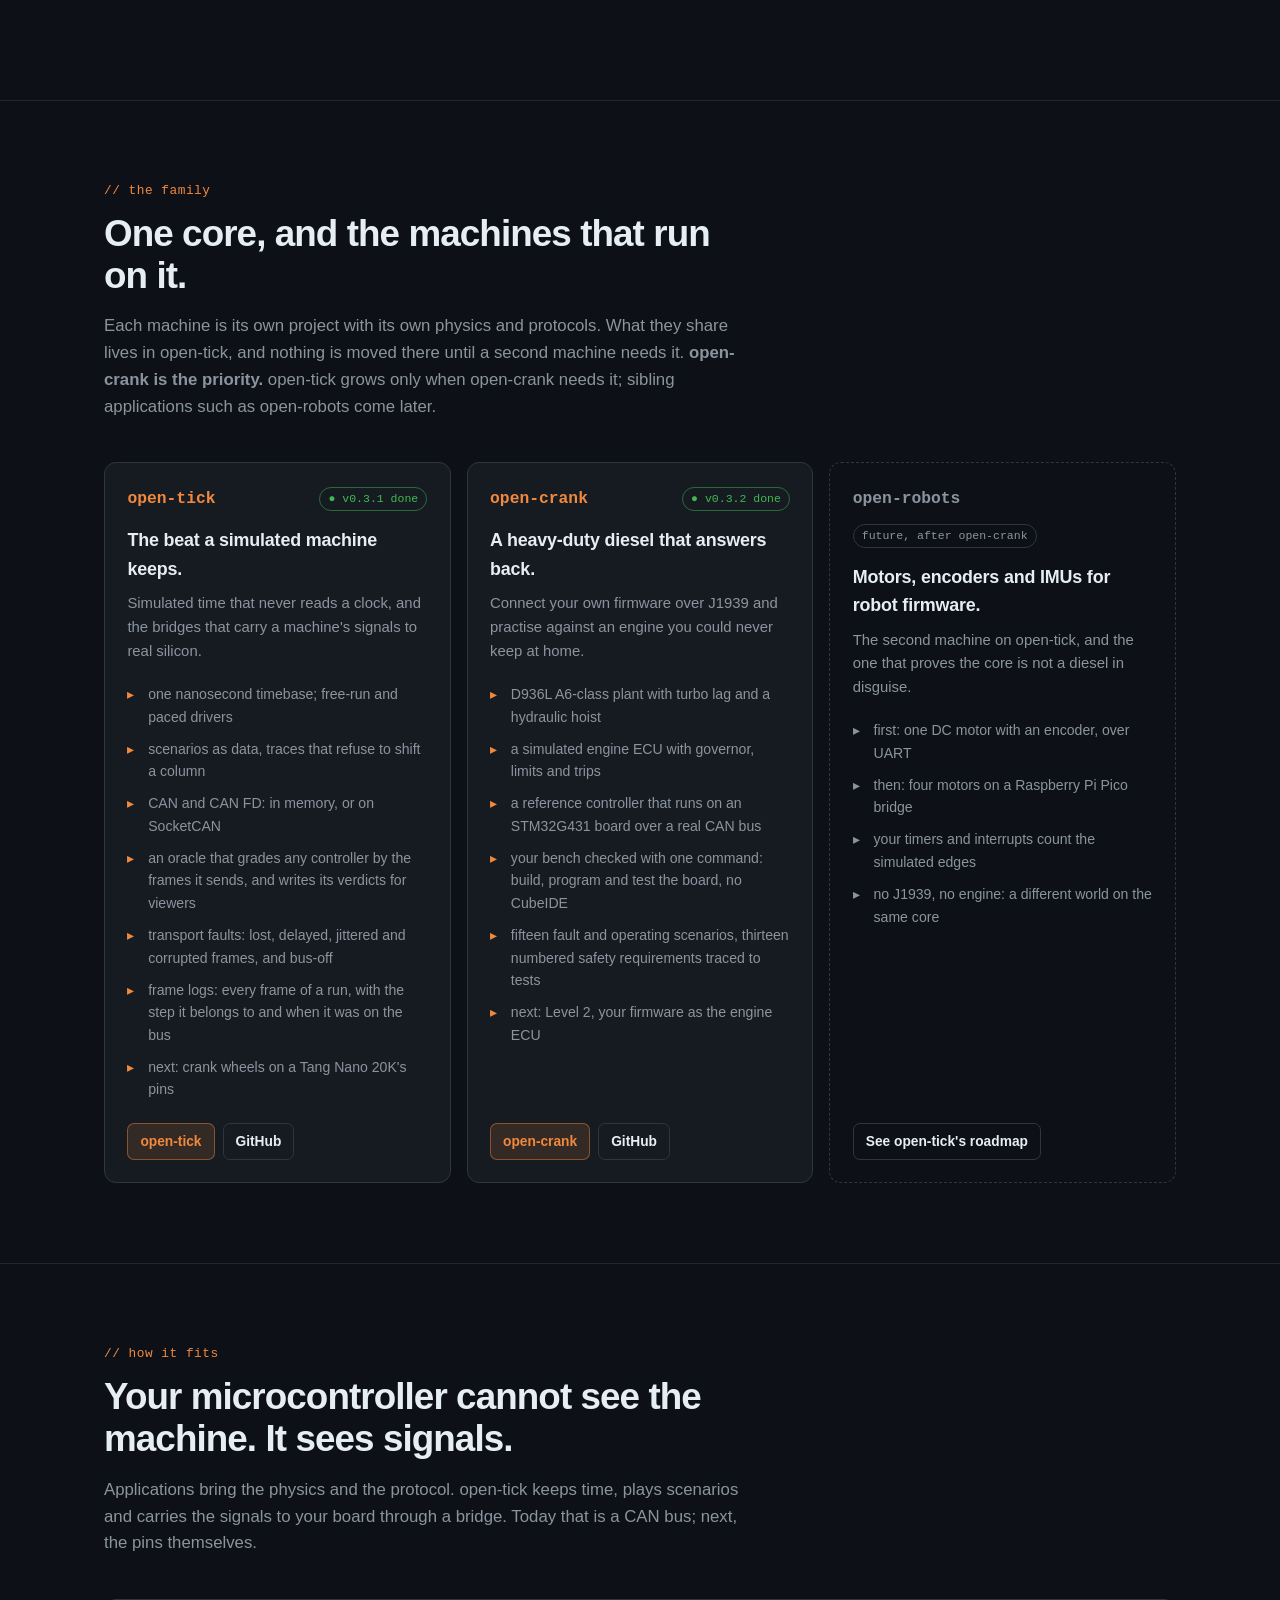
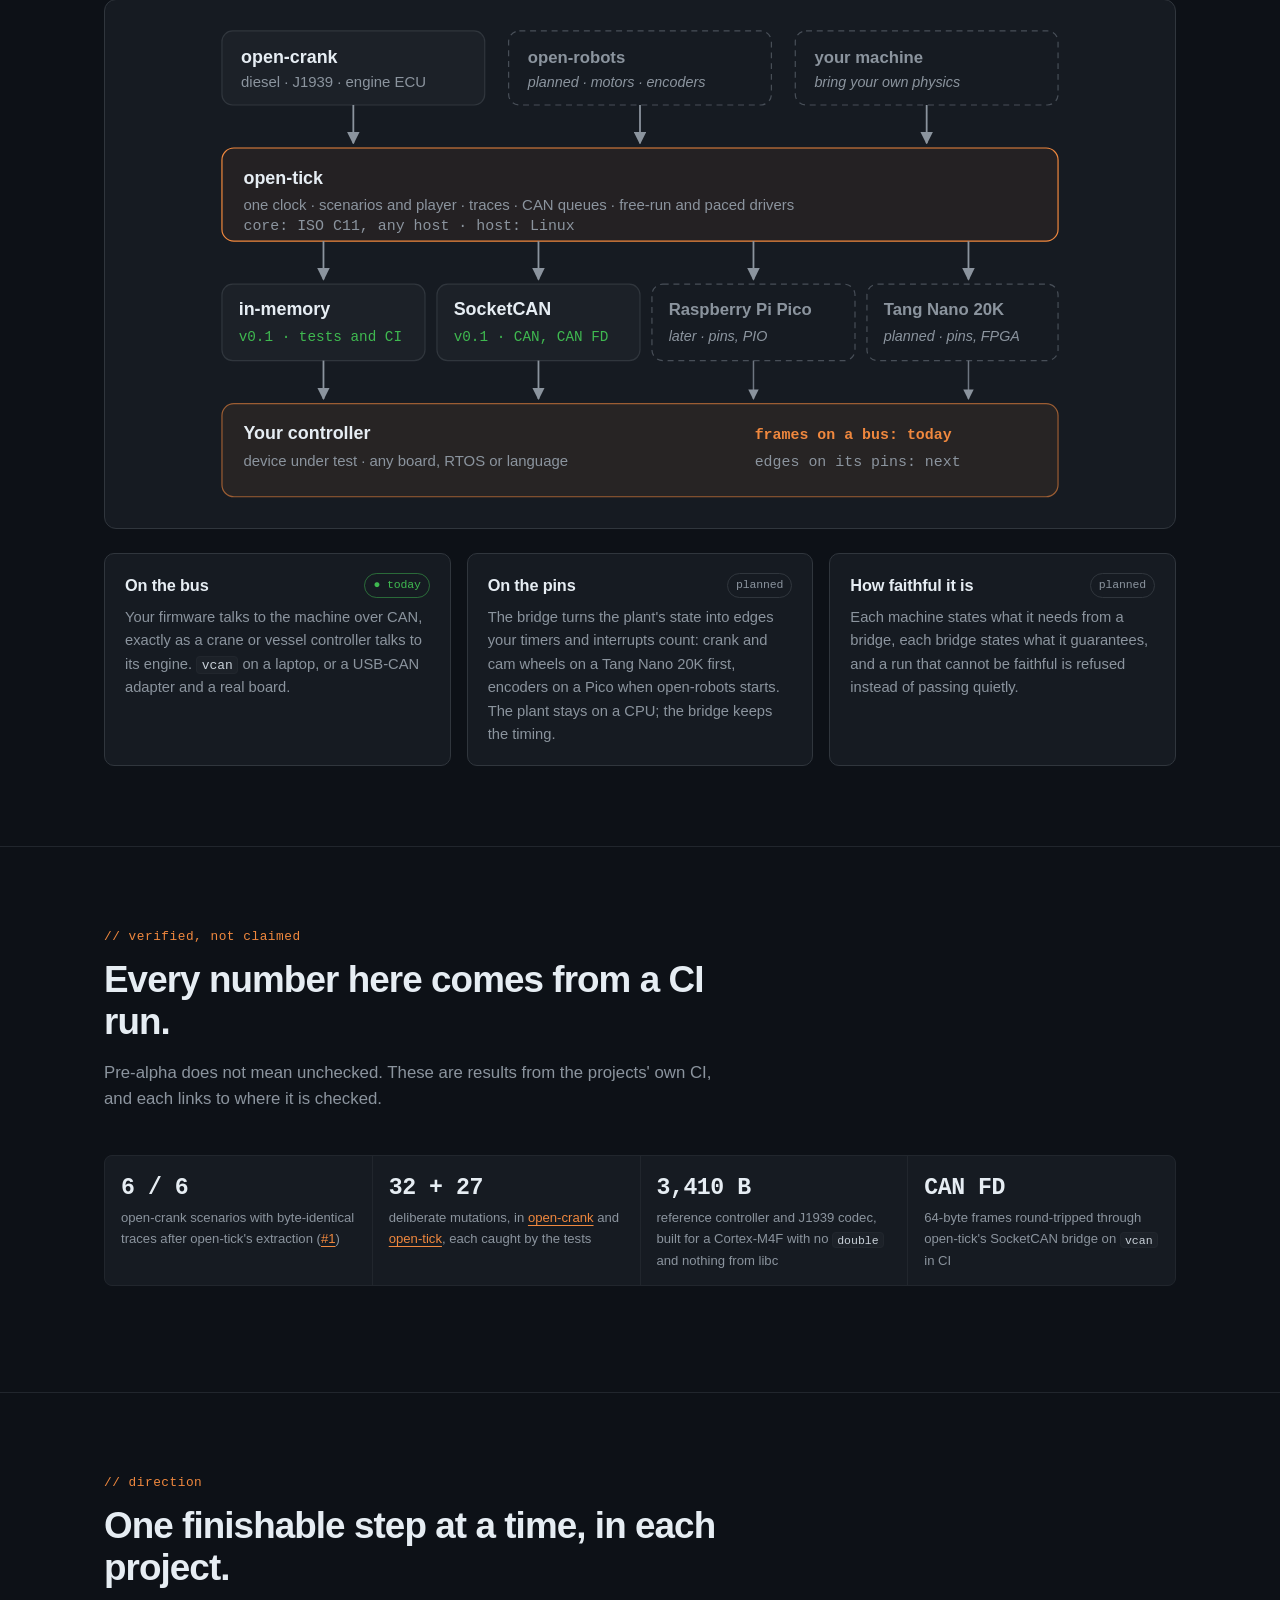
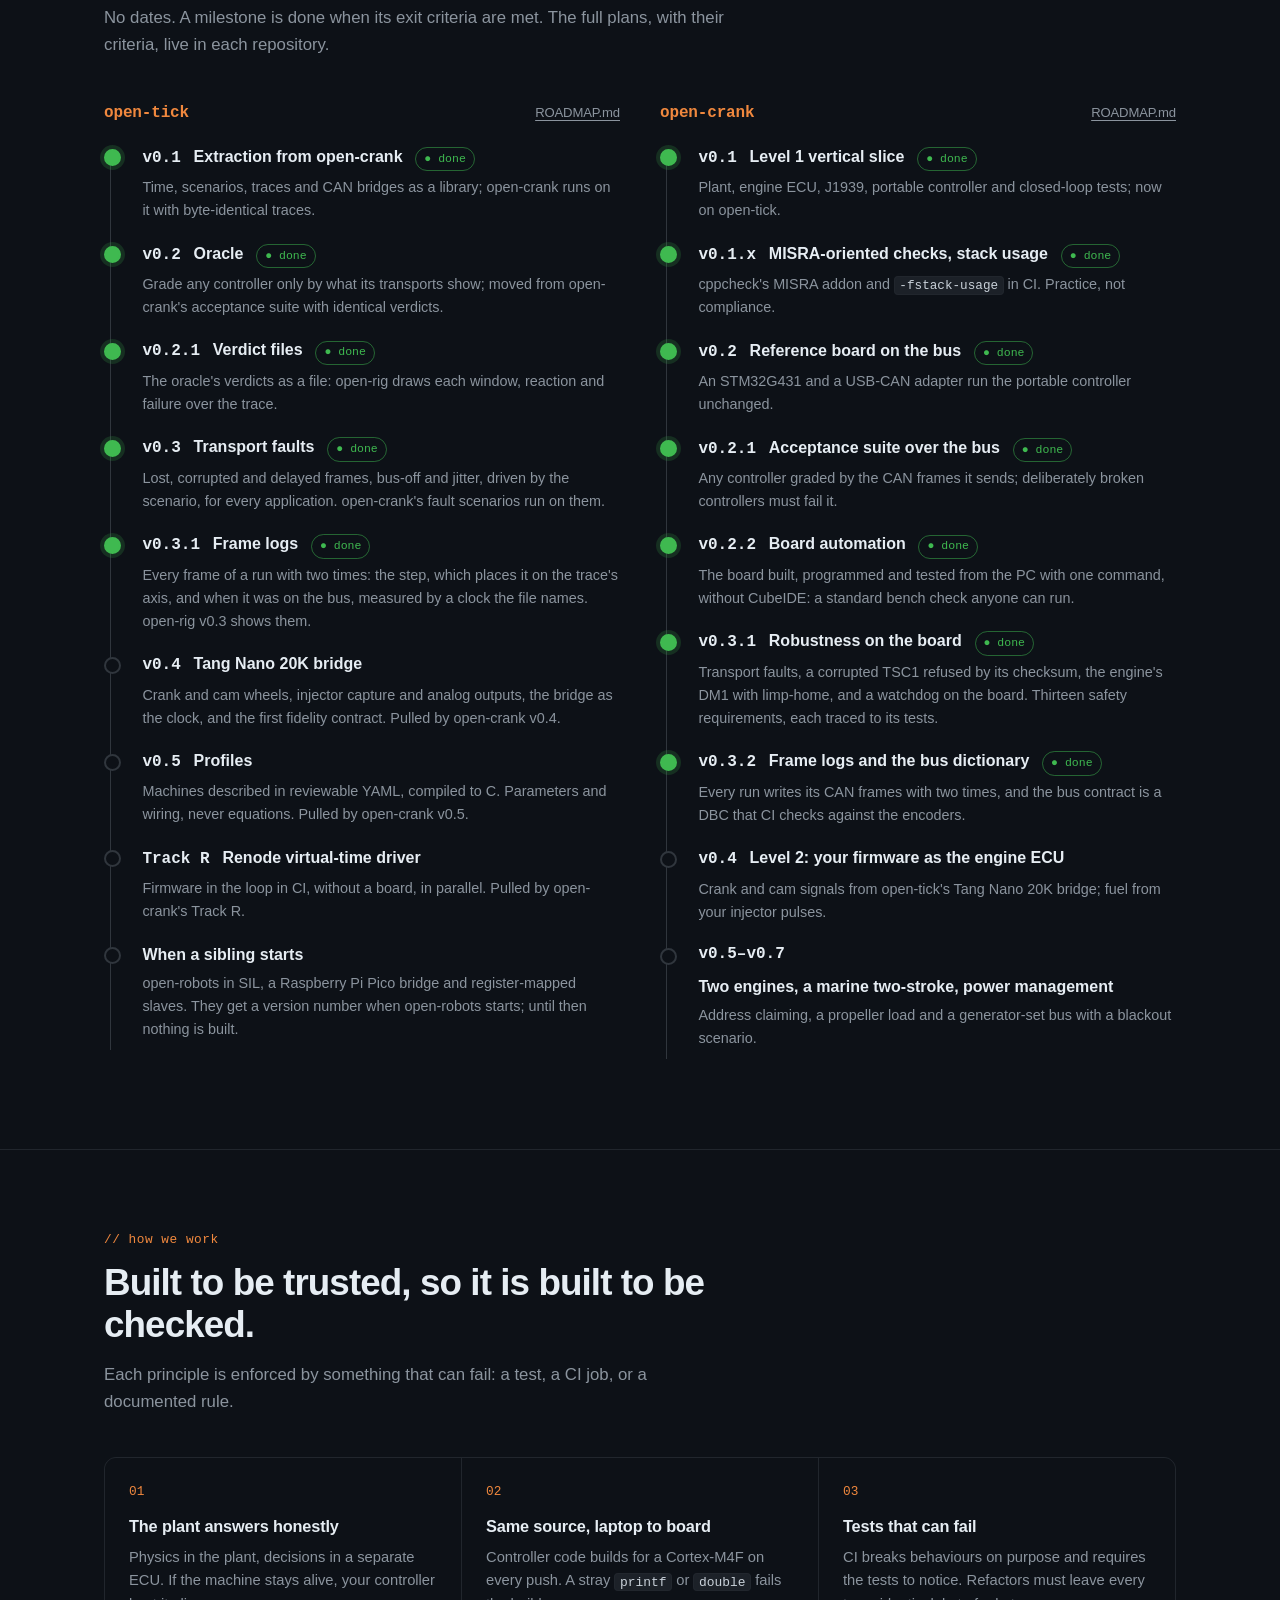
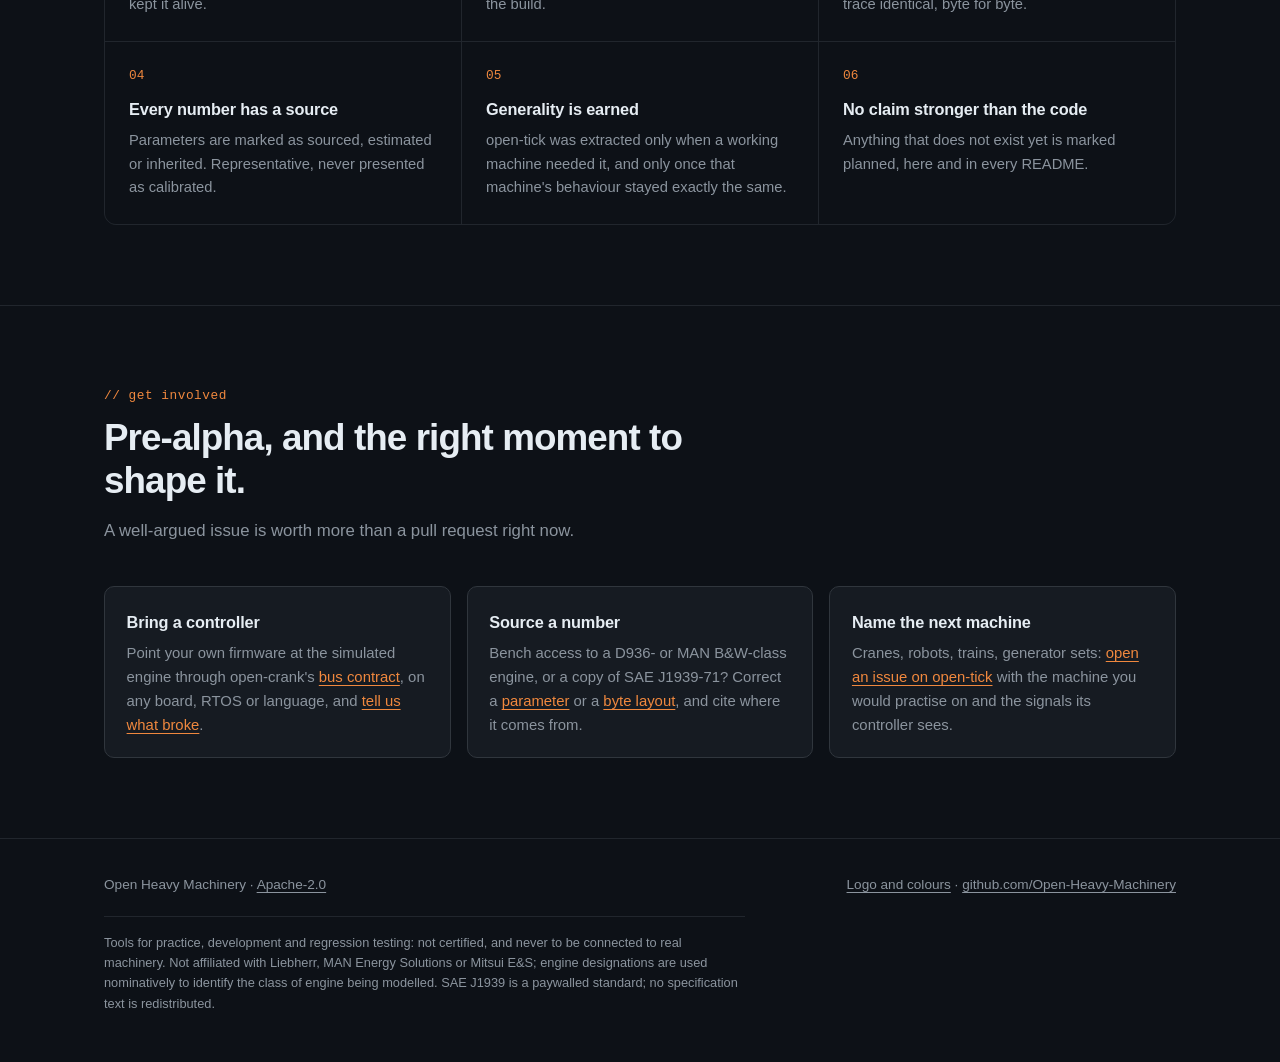
==== commit 134dffcd: "docs: social cards with today's versions, and open-crank v0.3.2 The three social cards come from tem" ====
--- a/index.html
+++ b/index.html
@@ -18,7 +18,7 @@
   <meta property="og:image" content="https://open-heavy-machinery.github.io/og-card.png">
   <meta property="og:image:width" content="1200">
   <meta property="og:image:height" content="630">
-  <meta property="og:image:alt" content="Open Heavy Machinery: open-tick and open-crank, machines that answer back">
+  <meta property="og:image:alt" content="Open Heavy Machinery: open-tick v0.3.1, open-crank v0.3.2 and open-rig v0.3, machines that answer back">
   <meta name="twitter:card" content="summary_large_image">
 
   <link rel="stylesheet" href="assets/site.css">
@@ -78,7 +78,7 @@
           <div class="term-bar" aria-hidden="true"><i></i><i></i><i></i><span>github.com/Open-Heavy-Machinery</span></div>
           <ul class="board">
             <li><a class="name" href="open-tick/">open-tick</a><span class="ver">v0.3.1</span><span class="state">● done</span><span class="what">One clock, scenarios as data, traces, CAN / CAN FD bridges with transport faults, frame logs, and an oracle that grades by frames and writes its verdicts. The core every project runs on.</span></li>
-            <li><a class="name" href="open-crank/">open-crank</a><span class="ver">v0.3.1</span><span class="state">● done</span><span class="what">A heavy-duty diesel that answers back over J1939: plant, engine ECU, hydraulic load, and the faults to test against. Runs on open-tick.</span></li>
+            <li><a class="name" href="open-crank/">open-crank</a><span class="ver">v0.3.2</span><span class="state">● done</span><span class="what">A heavy-duty diesel that answers back over J1939: plant, engine ECU, hydraulic load, and the faults to test against. Runs on open-tick.</span></li>
             <li><a class="name" href="https://github.com/Open-Heavy-Machinery/open-rig">open-rig</a><span class="ver">v0.3</span><span class="state">● done</span><span class="what">A static browser viewer for open-tick traces: one trace, or two on the same time axis, with the oracle's verdicts drawn over them and the bus beside them, every frame decoded with a DBC, J1939 included.</span></li>
             <li><span class="name">open-robots</span><span class="ver">—</span><span class="state planned">○ future, after open-crank</span><span class="what">DC motors, encoders and IMUs for robot firmware, on open-tick, with no J1939.</span></li>
           </ul>
@@ -131,7 +131,7 @@
             <div class="links"><a class="main" href="open-tick/">open-tick</a><a href="https://github.com/Open-Heavy-Machinery/open-tick">GitHub</a></div>
           </article>
           <article class="project">
-            <div class="top"><span class="pname">open-crank</span><span class="chip now">v0.3.1 done</span></div>
+            <div class="top"><span class="pname">open-crank</span><span class="chip now">v0.3.2 done</span></div>
             <h3>A heavy-duty diesel that answers back.</h3>
             <p>Connect your own firmware over J1939 and practise against an engine you could never keep at home.</p>
             <ul>
@@ -282,6 +282,7 @@
               <li class="done"><div class="tl-head"><span class="tl-ver">v0.2.1</span><span class="tl-title">Acceptance suite over the bus</span><span class="chip now">done</span></div><p>Any controller graded by the CAN frames it sends; deliberately broken controllers must fail it.</p></li>
               <li class="done"><div class="tl-head"><span class="tl-ver">v0.2.2</span><span class="tl-title">Board automation</span><span class="chip now">done</span></div><p>The board built, programmed and tested from the PC with one command, without CubeIDE: a standard bench check anyone can run.</p></li>
               <li class="done"><div class="tl-head"><span class="tl-ver">v0.3.1</span><span class="tl-title">Robustness on the board</span><span class="chip now">done</span></div><p>Transport faults, a corrupted TSC1 refused by its checksum, the engine's DM1 with limp-home, and a watchdog on the board. Thirteen safety requirements, each traced to its tests.</p></li>
+              <li class="done"><div class="tl-head"><span class="tl-ver">v0.3.2</span><span class="tl-title">Frame logs and the bus dictionary</span><span class="chip now">done</span></div><p>Every run writes its CAN frames with two times, and the bus contract is a DBC that CI checks against the encoders.</p></li>
               <li><div class="tl-head"><span class="tl-ver">v0.4</span><span class="tl-title">Level 2: your firmware as the engine ECU</span></div><p>Crank and cam signals from open-tick's Tang Nano 20K bridge; fuel from your injector pulses.</p></li>
               <li><div class="tl-head"><span class="tl-ver">v0.5–v0.7</span><span class="tl-title">Two engines, a marine two-stroke, power management</span></div><p>Address claiming, a propeller load and a generator-set bus with a blackout scenario.</p></li>
             </ol>
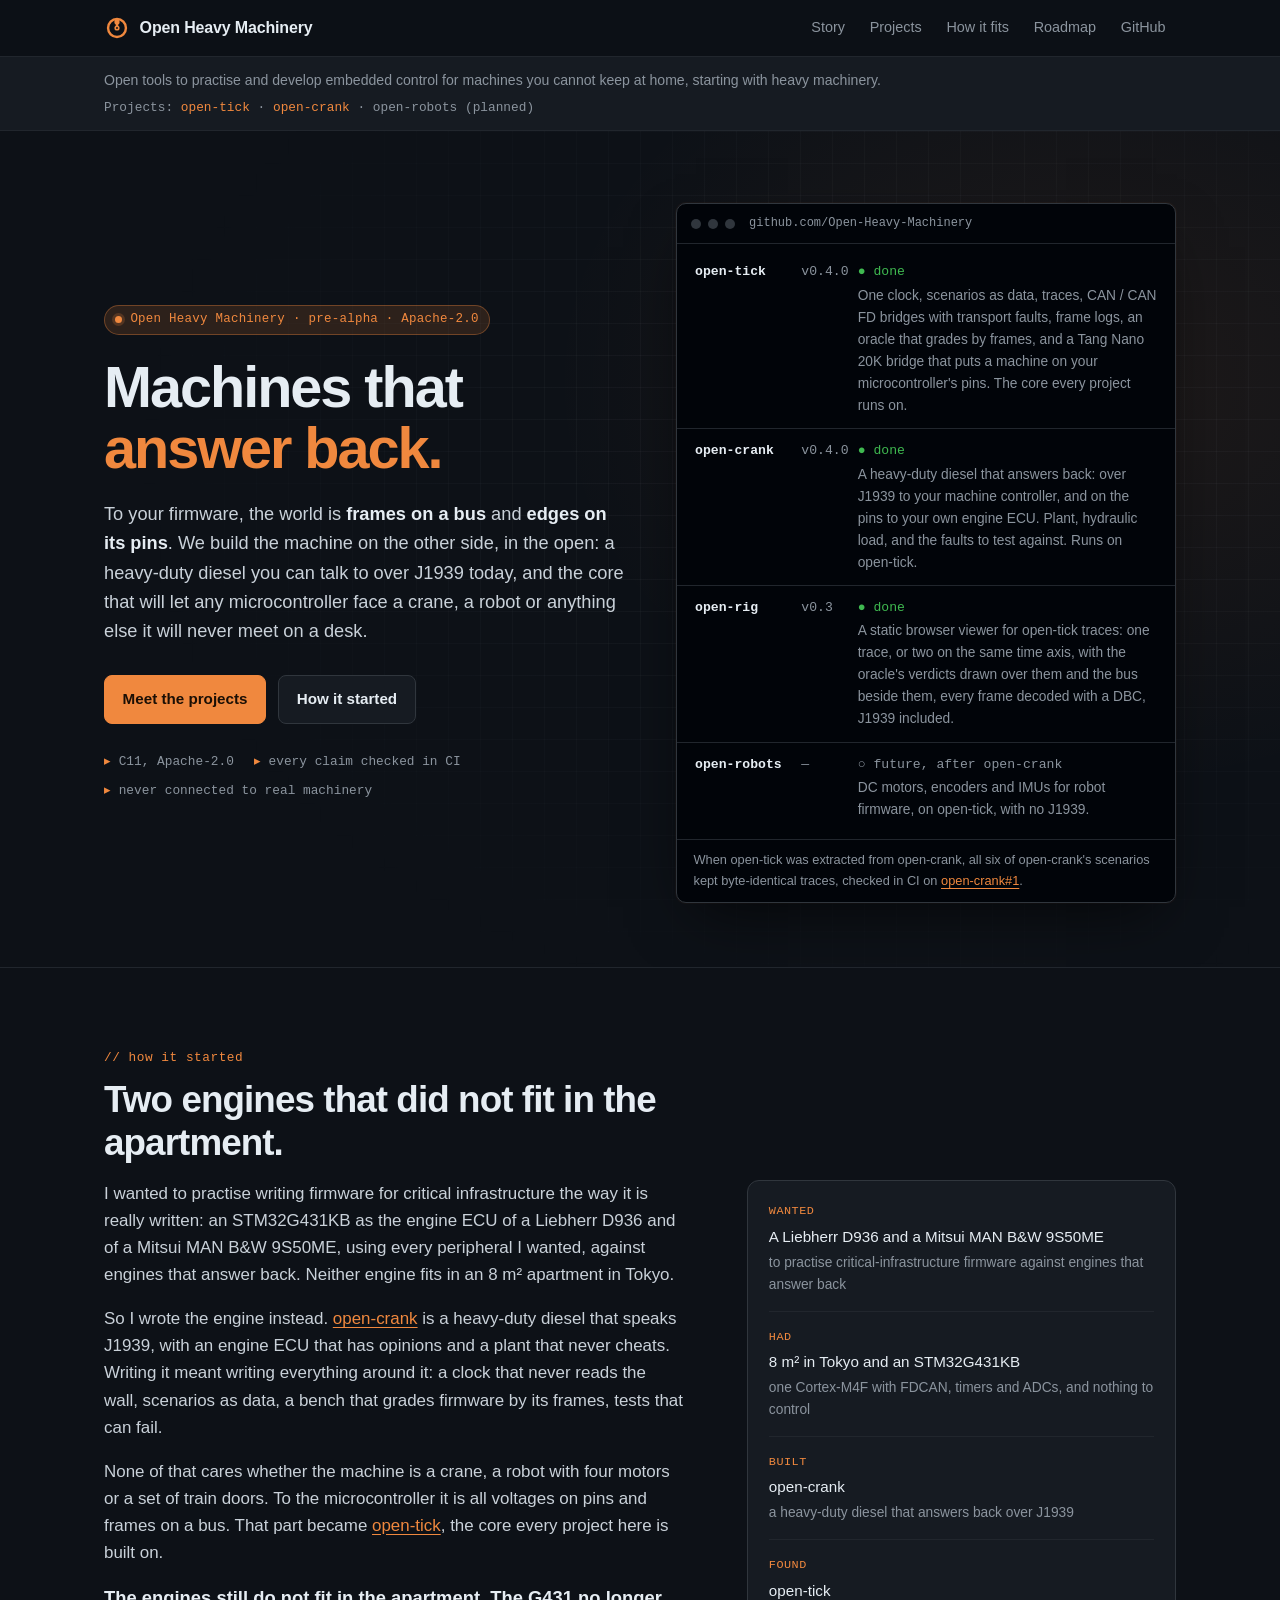
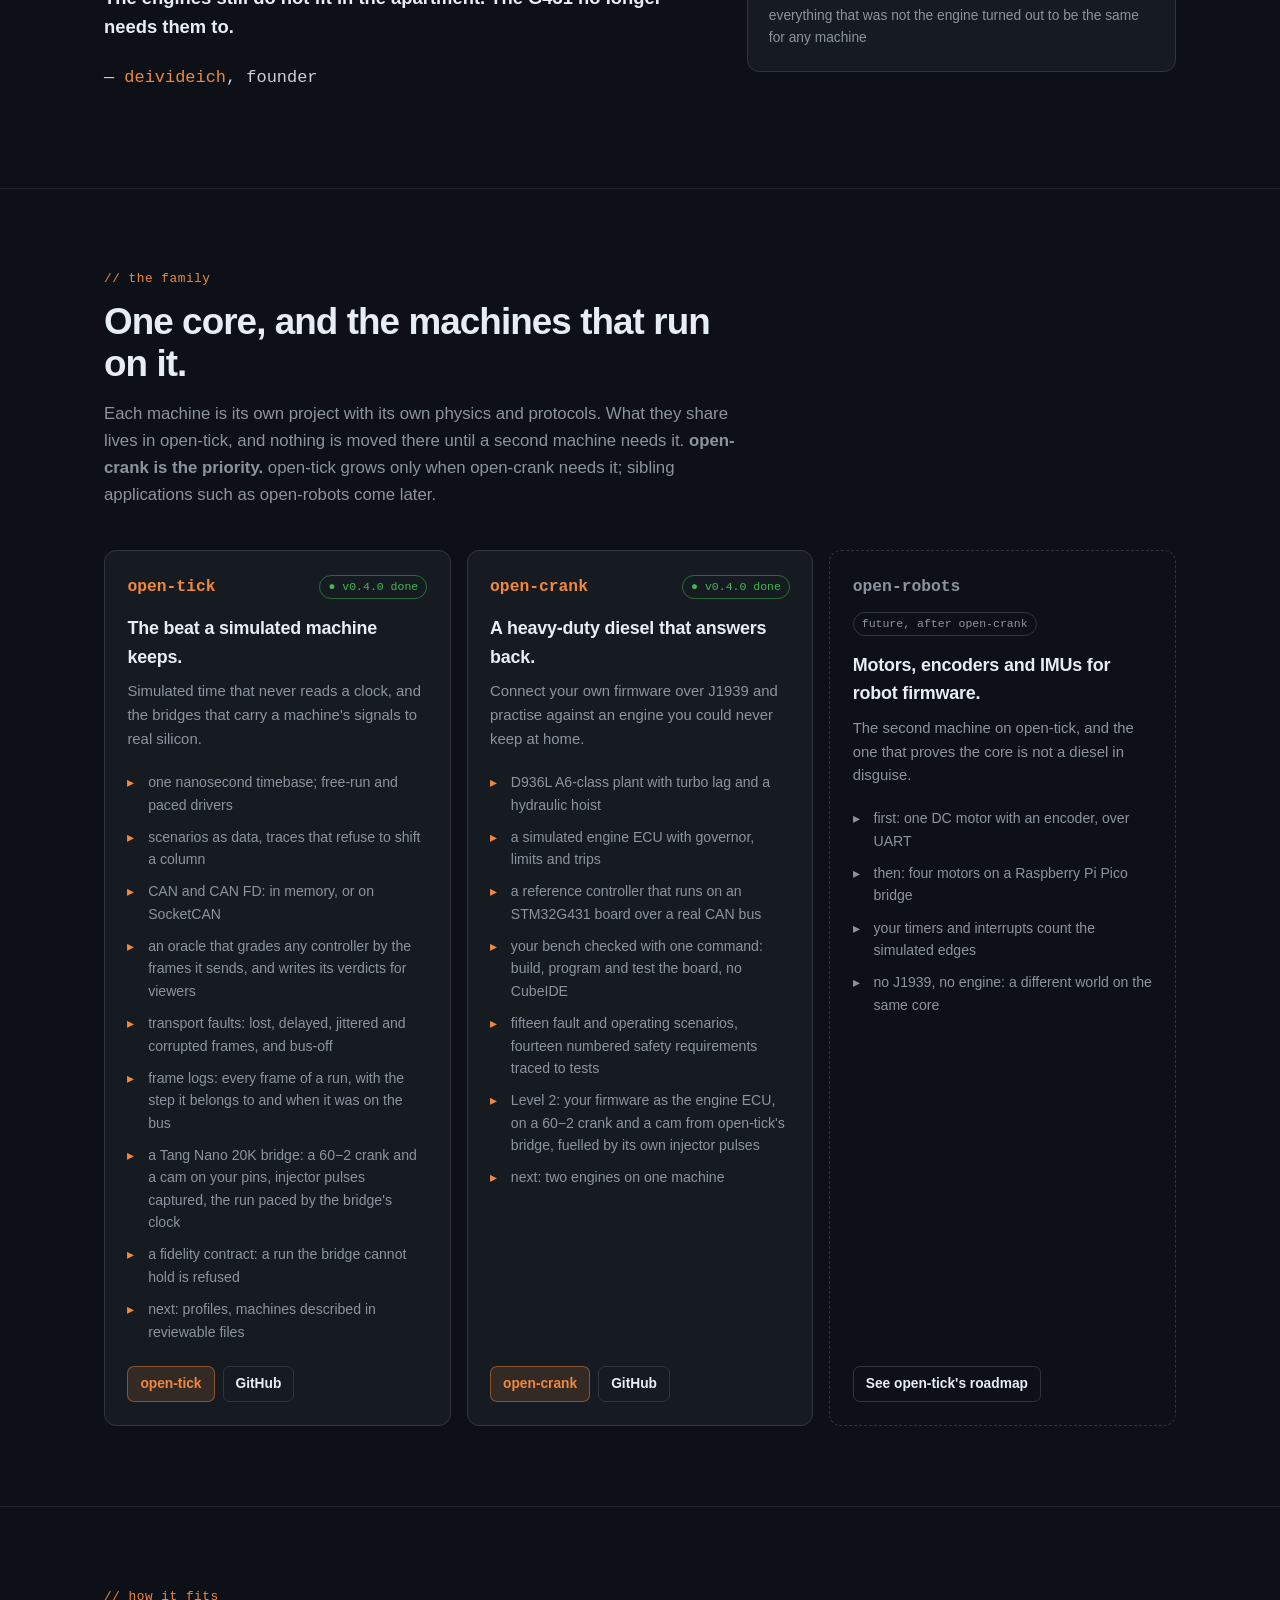
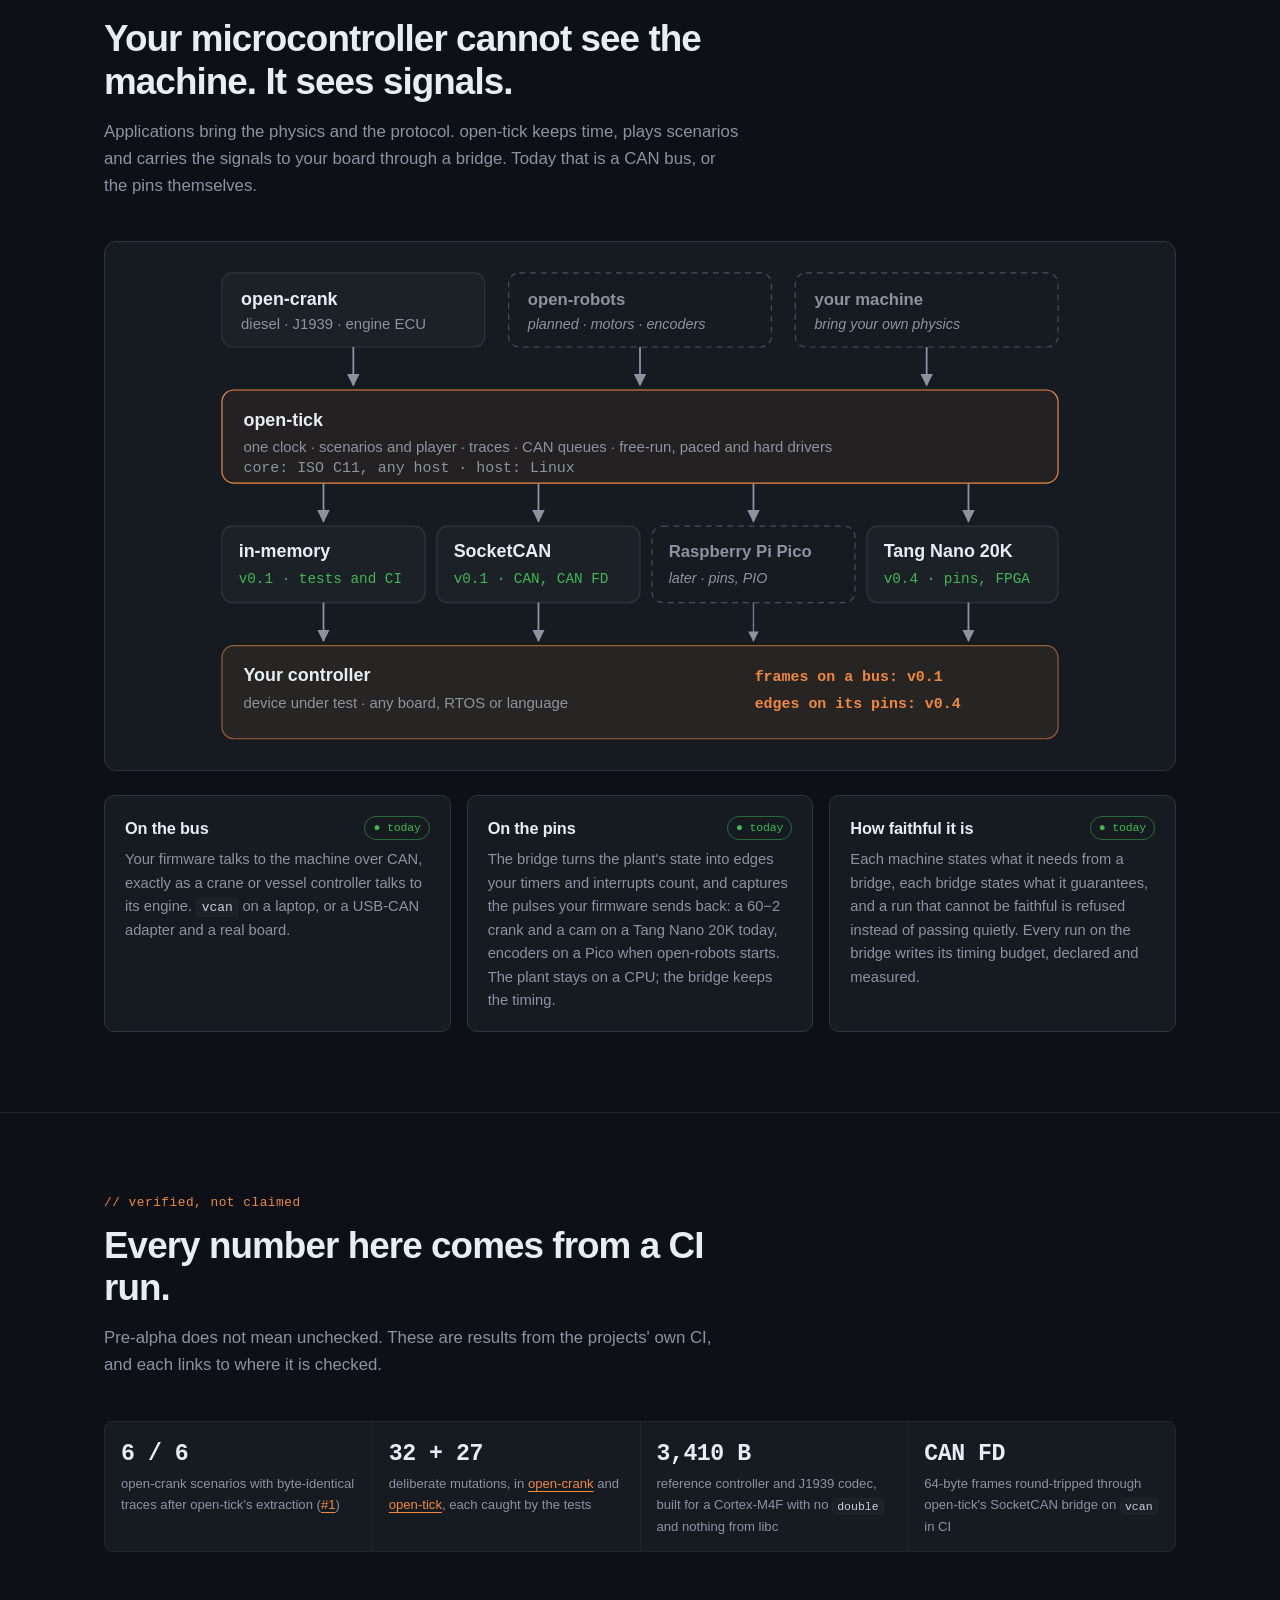
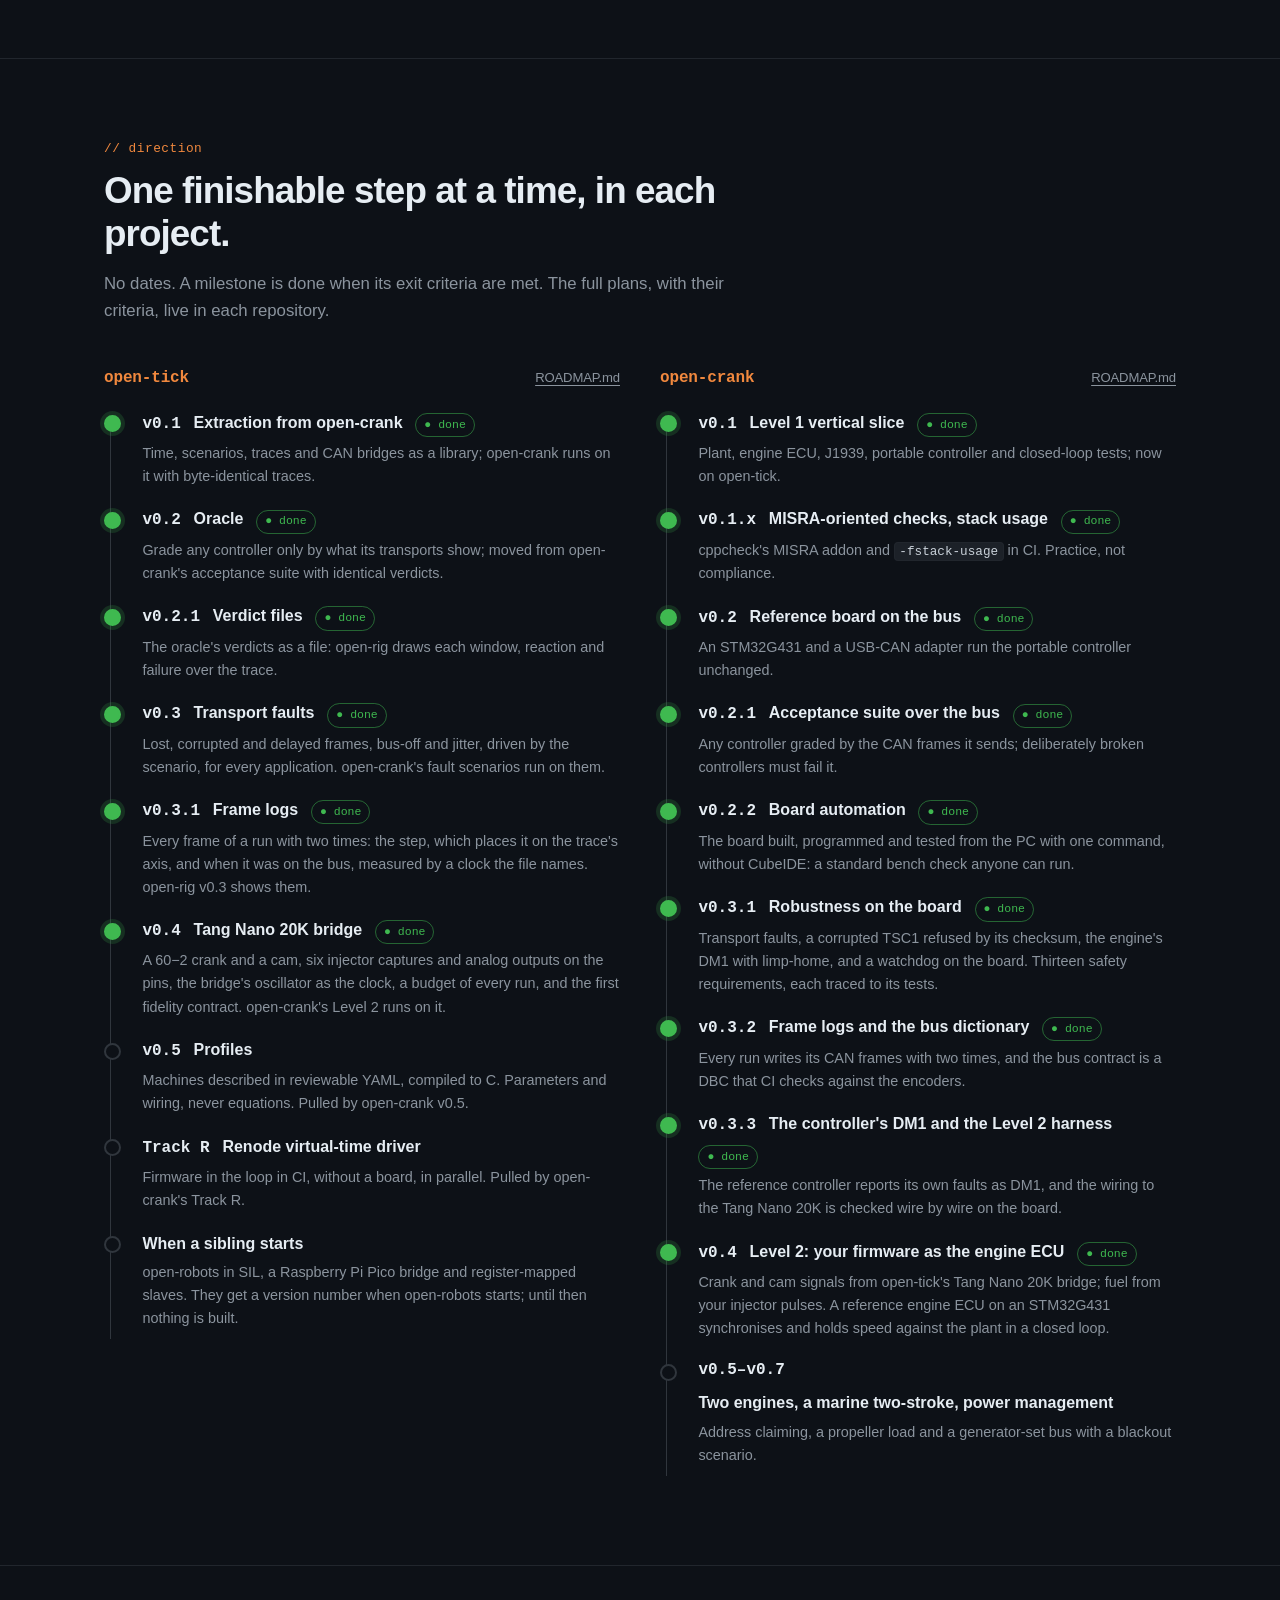
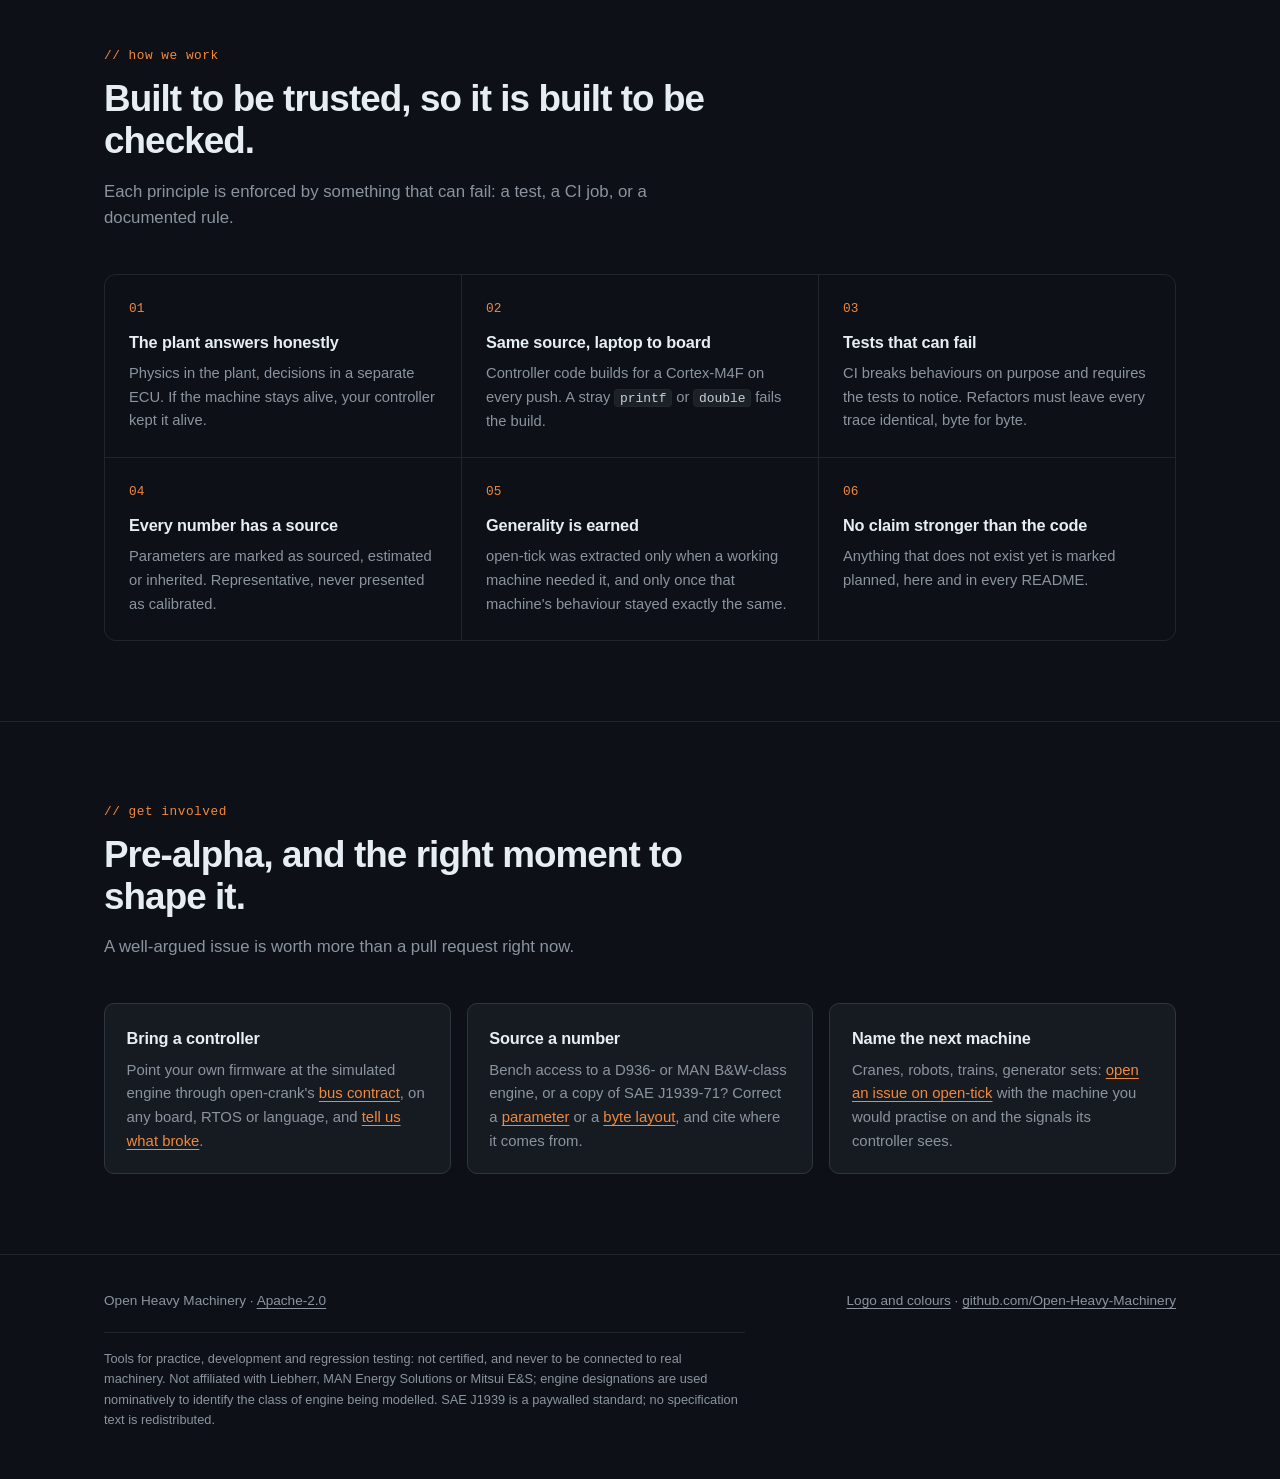
==== commit 20a2fded: "docs: open-tick v0.4.0 and open-crank v0.4.0, Level 2 and the bridge The home page, open-crank's and" ====
--- a/index.html
+++ b/index.html
@@ -18,7 +18,7 @@
   <meta property="og:image" content="https://open-heavy-machinery.github.io/og-card.png">
   <meta property="og:image:width" content="1200">
   <meta property="og:image:height" content="630">
-  <meta property="og:image:alt" content="Open Heavy Machinery: open-tick v0.3.1, open-crank v0.3.2 and open-rig v0.3, machines that answer back">
+  <meta property="og:image:alt" content="Open Heavy Machinery: open-tick v0.4.0, open-crank v0.4.0 and open-rig v0.3, machines that answer back">
   <meta name="twitter:card" content="summary_large_image">
 
   <link rel="stylesheet" href="assets/site.css">
@@ -77,8 +77,8 @@
         <figure class="term" aria-labelledby="board-caption">
           <div class="term-bar" aria-hidden="true"><i></i><i></i><i></i><span>github.com/Open-Heavy-Machinery</span></div>
           <ul class="board">
-            <li><a class="name" href="open-tick/">open-tick</a><span class="ver">v0.3.1</span><span class="state">● done</span><span class="what">One clock, scenarios as data, traces, CAN / CAN FD bridges with transport faults, frame logs, and an oracle that grades by frames and writes its verdicts. The core every project runs on.</span></li>
-            <li><a class="name" href="open-crank/">open-crank</a><span class="ver">v0.3.2</span><span class="state">● done</span><span class="what">A heavy-duty diesel that answers back over J1939: plant, engine ECU, hydraulic load, and the faults to test against. Runs on open-tick.</span></li>
+            <li><a class="name" href="open-tick/">open-tick</a><span class="ver">v0.4.0</span><span class="state">● done</span><span class="what">One clock, scenarios as data, traces, CAN / CAN FD bridges with transport faults, frame logs, an oracle that grades by frames, and a Tang Nano 20K bridge that puts a machine on your microcontroller's pins. The core every project runs on.</span></li>
+            <li><a class="name" href="open-crank/">open-crank</a><span class="ver">v0.4.0</span><span class="state">● done</span><span class="what">A heavy-duty diesel that answers back: over J1939 to your machine controller, and on the pins to your own engine ECU. Plant, hydraulic load, and the faults to test against. Runs on open-tick.</span></li>
             <li><a class="name" href="https://github.com/Open-Heavy-Machinery/open-rig">open-rig</a><span class="ver">v0.3</span><span class="state">● done</span><span class="what">A static browser viewer for open-tick traces: one trace, or two on the same time axis, with the oracle's verdicts drawn over them and the bus beside them, every frame decoded with a DBC, J1939 included.</span></li>
             <li><span class="name">open-robots</span><span class="ver">—</span><span class="state planned">○ future, after open-crank</span><span class="what">DC motors, encoders and IMUs for robot firmware, on open-tick, with no J1939.</span></li>
           </ul>
@@ -116,7 +116,7 @@
         <p class="intro">Each machine is its own project with its own physics and protocols. What they share lives in open-tick, and nothing is moved there until a second machine needs it. <strong>open-crank is the priority.</strong> open-tick grows only when open-crank needs it; sibling applications such as open-robots come later.</p>
         <div class="family">
           <article class="project">
-            <div class="top"><span class="pname">open-tick</span><span class="chip now">v0.3.1 done</span></div>
+            <div class="top"><span class="pname">open-tick</span><span class="chip now">v0.4.0 done</span></div>
             <h3>The beat a simulated machine keeps.</h3>
             <p>Simulated time that never reads a clock, and the bridges that carry a machine's signals to real silicon.</p>
             <ul>
@@ -126,12 +126,14 @@
               <li>an oracle that grades any controller by the frames it sends, and writes its verdicts for viewers</li>
               <li>transport faults: lost, delayed, jittered and corrupted frames, and bus-off</li>
               <li>frame logs: every frame of a run, with the step it belongs to and when it was on the bus</li>
-              <li>next: crank wheels on a Tang Nano 20K's pins</li>
+              <li>a Tang Nano 20K bridge: a 60−2 crank and a cam on your pins, injector pulses captured, the run paced by the bridge's clock</li>
+              <li>a fidelity contract: a run the bridge cannot hold is refused</li>
+              <li>next: profiles, machines described in reviewable files</li>
             </ul>
             <div class="links"><a class="main" href="open-tick/">open-tick</a><a href="https://github.com/Open-Heavy-Machinery/open-tick">GitHub</a></div>
           </article>
           <article class="project">
-            <div class="top"><span class="pname">open-crank</span><span class="chip now">v0.3.2 done</span></div>
+            <div class="top"><span class="pname">open-crank</span><span class="chip now">v0.4.0 done</span></div>
             <h3>A heavy-duty diesel that answers back.</h3>
             <p>Connect your own firmware over J1939 and practise against an engine you could never keep at home.</p>
             <ul>
@@ -139,8 +141,9 @@
               <li>a simulated engine ECU with governor, limits and trips</li>
               <li>a reference controller that runs on an STM32G431 board over a real CAN bus</li>
               <li>your bench checked with one command: build, program and test the board, no CubeIDE</li>
-              <li>fifteen fault and operating scenarios, thirteen numbered safety requirements traced to tests</li>
-              <li>next: Level 2, your firmware as the engine ECU</li>
+              <li>fifteen fault and operating scenarios, fourteen numbered safety requirements traced to tests</li>
+              <li>Level 2: your firmware as the engine ECU, on a 60−2 crank and a cam from open-tick's bridge, fuelled by its own injector pulses</li>
+              <li>next: two engines on one machine</li>
             </ul>
             <div class="links"><a class="main" href="open-crank/">open-crank</a><a href="https://github.com/Open-Heavy-Machinery/open-crank">GitHub</a></div>
           </article>
@@ -164,13 +167,13 @@
       <div class="wrap">
         <div class="kicker">// how it fits</div>
         <h2 id="fit-h">Your microcontroller cannot see the machine. It sees signals.</h2>
-        <p class="intro">Applications bring the physics and the protocol. open-tick keeps time, plays scenarios and carries the signals to your board through a bridge. Today that is a CAN bus; next, the pins themselves.</p>
+        <p class="intro">Applications bring the physics and the protocol. open-tick keeps time, plays scenarios and carries the signals to your board through a bridge. Today that is a CAN bus, or the pins themselves.</p>
         <div class="arch stacked">
           <p class="scroll-hint">Swipe the diagram sideways to see all of it.</p>
           <figure class="diagram">
             <svg viewBox="0 0 720 410" role="img" aria-labelledby="fit-title fit-desc">
               <title id="fit-title">How the projects fit together</title>
-              <desc id="fit-desc">At the top, applications: open-crank, open-robots (planned) and your own. They run on open-tick, which provides the clock, scenarios, traces and drivers. open-tick reaches the device under test through bridges: in-memory and SocketCAN today; a Tang Nano 20K, which works on pins, is planned, and a Raspberry Pi Pico comes later. At the bottom, your microcontroller.</desc>
+              <desc id="fit-desc">At the top, applications: open-crank, open-robots (planned) and your own. They run on open-tick, which provides the clock, scenarios, traces and drivers. open-tick reaches the device under test through bridges: in-memory, SocketCAN and a Tang Nano 20K, which works on pins, today; a Raspberry Pi Pico comes later. At the bottom, your microcontroller.</desc>
               <defs>
                 <marker id="fa" viewBox="0 0 10 10" refX="9" refY="5" markerWidth="7" markerHeight="7" orient="auto-start-reverse"><path d="M0,0 L10,5 L0,10 z" fill="#8b949e"/></marker>
               </defs>
@@ -190,7 +193,7 @@
               <!-- open-tick -->
               <rect class="box-core" x="10" y="108" width="700" height="78" rx="10"/>
               <text class="t" x="28" y="138">open-tick</text>
-              <text class="s" x="28" y="160">one clock · scenarios and player · traces · CAN queues · free-run and paced drivers</text>
+              <text class="s" x="28" y="160">one clock · scenarios and player · traces · CAN queues · free-run, paced and hard drivers</text>
               <text class="m" x="28" y="177">core: ISO C11, any host · host: Linux</text>
               <line class="arrow" x1="95" y1="186" x2="95" y2="218" marker-end="url(#fa)"/>
               <line class="arrow" x1="275" y1="186" x2="275" y2="218" marker-end="url(#fa)"/>
@@ -206,19 +209,19 @@
               <rect class="box-plan" x="370" y="222" width="170" height="64" rx="9"/>
               <text class="t-muted" x="384" y="248">Raspberry Pi Pico</text>
               <text class="plan" x="384" y="270">later · pins, PIO</text>
-              <rect class="box-plan" x="550" y="222" width="160" height="64" rx="9"/>
-              <text class="t-muted" x="564" y="248">Tang Nano 20K</text>
-              <text class="plan" x="564" y="270">planned · pins, FPGA</text>
+              <rect class="box" x="550" y="222" width="160" height="64" rx="9"/>
+              <text class="t" x="564" y="248">Tang Nano 20K</text>
+              <text class="ok" x="564" y="270">v0.4 · pins, FPGA</text>
               <line class="arrow" x1="95" y1="286" x2="95" y2="318" marker-end="url(#fa)"/>
               <line class="arrow" x1="275" y1="286" x2="275" y2="318" marker-end="url(#fa)"/>
               <line class="arrow-int" x1="455" y1="286" x2="455" y2="318" marker-end="url(#fa)"/>
-              <line class="arrow-int" x1="635" y1="286" x2="635" y2="318" marker-end="url(#fa)"/>
+              <line class="arrow" x1="635" y1="286" x2="635" y2="318" marker-end="url(#fa)"/>
               <!-- device under test -->
               <rect class="box-dut" x="10" y="322" width="700" height="78" rx="10"/>
               <text class="t" x="28" y="352">Your controller</text>
               <text class="s" x="28" y="374">device under test · any board, RTOS or language</text>
-              <text class="mh" x="456" y="352">frames on a bus: today</text>
-              <text class="m" x="456" y="374">edges on its pins: next</text>
+              <text class="mh" x="456" y="352">frames on a bus: v0.1</text>
+              <text class="mh" x="456" y="374">edges on its pins: v0.4</text>
             </svg>
           </figure>
           <div class="levels row">
@@ -227,12 +230,12 @@
               <p>Your firmware talks to the machine over CAN, exactly as a crane or vessel controller talks to its engine. <code>vcan</code> on a laptop, or a USB-CAN adapter and a real board.</p>
             </div>
             <div class="level">
-              <h3>On the pins <span class="chip">planned</span></h3>
-              <p>The bridge turns the plant's state into edges your timers and interrupts count: crank and cam wheels on a Tang Nano 20K first, encoders on a Pico when open-robots starts. The plant stays on a CPU; the bridge keeps the timing.</p>
+              <h3>On the pins <span class="chip now">today</span></h3>
+              <p>The bridge turns the plant's state into edges your timers and interrupts count, and captures the pulses your firmware sends back: a 60−2 crank and a cam on a Tang Nano 20K today, encoders on a Pico when open-robots starts. The plant stays on a CPU; the bridge keeps the timing.</p>
             </div>
             <div class="level">
-              <h3>How faithful it is <span class="chip">planned</span></h3>
-              <p>Each machine states what it needs from a bridge, each bridge states what it guarantees, and a run that cannot be faithful is refused instead of passing quietly.</p>
+              <h3>How faithful it is <span class="chip now">today</span></h3>
+              <p>Each machine states what it needs from a bridge, each bridge states what it guarantees, and a run that cannot be faithful is refused instead of passing quietly. Every run on the bridge writes its timing budget, declared and measured.</p>
             </div>
           </div>
         </div>
@@ -267,7 +270,7 @@
               <li class="done"><div class="tl-head"><span class="tl-ver">v0.2.1</span><span class="tl-title">Verdict files</span><span class="chip now">done</span></div><p>The oracle's verdicts as a file: open-rig draws each window, reaction and failure over the trace.</p></li>
               <li class="done"><div class="tl-head"><span class="tl-ver">v0.3</span><span class="tl-title">Transport faults</span><span class="chip now">done</span></div><p>Lost, corrupted and delayed frames, bus-off and jitter, driven by the scenario, for every application. open-crank's fault scenarios run on them.</p></li>
               <li class="done"><div class="tl-head"><span class="tl-ver">v0.3.1</span><span class="tl-title">Frame logs</span><span class="chip now">done</span></div><p>Every frame of a run with two times: the step, which places it on the trace's axis, and when it was on the bus, measured by a clock the file names. open-rig v0.3 shows them.</p></li>
-              <li><div class="tl-head"><span class="tl-ver">v0.4</span><span class="tl-title">Tang Nano 20K bridge</span></div><p>Crank and cam wheels, injector capture and analog outputs, the bridge as the clock, and the first fidelity contract. Pulled by open-crank v0.4.</p></li>
+              <li class="done"><div class="tl-head"><span class="tl-ver">v0.4</span><span class="tl-title">Tang Nano 20K bridge</span><span class="chip now">done</span></div><p>A 60−2 crank and a cam, six injector captures and analog outputs on the pins, the bridge's oscillator as the clock, a budget of every run, and the first fidelity contract. open-crank's Level 2 runs on it.</p></li>
               <li><div class="tl-head"><span class="tl-ver">v0.5</span><span class="tl-title">Profiles</span></div><p>Machines described in reviewable YAML, compiled to C. Parameters and wiring, never equations. Pulled by open-crank v0.5.</p></li>
               <li><div class="tl-head"><span class="tl-ver">Track R</span><span class="tl-title">Renode virtual-time driver</span></div><p>Firmware in the loop in CI, without a board, in parallel. Pulled by open-crank's Track R.</p></li>
               <li><div class="tl-head"><span class="tl-title">When a sibling starts</span></div><p>open-robots in SIL, a Raspberry Pi Pico bridge and register-mapped slaves. They get a version number when open-robots starts; until then nothing is built.</p></li>
@@ -283,7 +286,8 @@
               <li class="done"><div class="tl-head"><span class="tl-ver">v0.2.2</span><span class="tl-title">Board automation</span><span class="chip now">done</span></div><p>The board built, programmed and tested from the PC with one command, without CubeIDE: a standard bench check anyone can run.</p></li>
               <li class="done"><div class="tl-head"><span class="tl-ver">v0.3.1</span><span class="tl-title">Robustness on the board</span><span class="chip now">done</span></div><p>Transport faults, a corrupted TSC1 refused by its checksum, the engine's DM1 with limp-home, and a watchdog on the board. Thirteen safety requirements, each traced to its tests.</p></li>
               <li class="done"><div class="tl-head"><span class="tl-ver">v0.3.2</span><span class="tl-title">Frame logs and the bus dictionary</span><span class="chip now">done</span></div><p>Every run writes its CAN frames with two times, and the bus contract is a DBC that CI checks against the encoders.</p></li>
-              <li><div class="tl-head"><span class="tl-ver">v0.4</span><span class="tl-title">Level 2: your firmware as the engine ECU</span></div><p>Crank and cam signals from open-tick's Tang Nano 20K bridge; fuel from your injector pulses.</p></li>
+              <li class="done"><div class="tl-head"><span class="tl-ver">v0.3.3</span><span class="tl-title">The controller's DM1 and the Level 2 harness</span><span class="chip now">done</span></div><p>The reference controller reports its own faults as DM1, and the wiring to the Tang Nano 20K is checked wire by wire on the board.</p></li>
+              <li class="done"><div class="tl-head"><span class="tl-ver">v0.4</span><span class="tl-title">Level 2: your firmware as the engine ECU</span><span class="chip now">done</span></div><p>Crank and cam signals from open-tick's Tang Nano 20K bridge; fuel from your injector pulses. A reference engine ECU on an STM32G431 synchronises and holds speed against the plant in a closed loop.</p></li>
               <li><div class="tl-head"><span class="tl-ver">v0.5–v0.7</span><span class="tl-title">Two engines, a marine two-stroke, power management</span></div><p>Address claiming, a propeller load and a generator-set bus with a blackout scenario.</p></li>
             </ol>
           </div>
